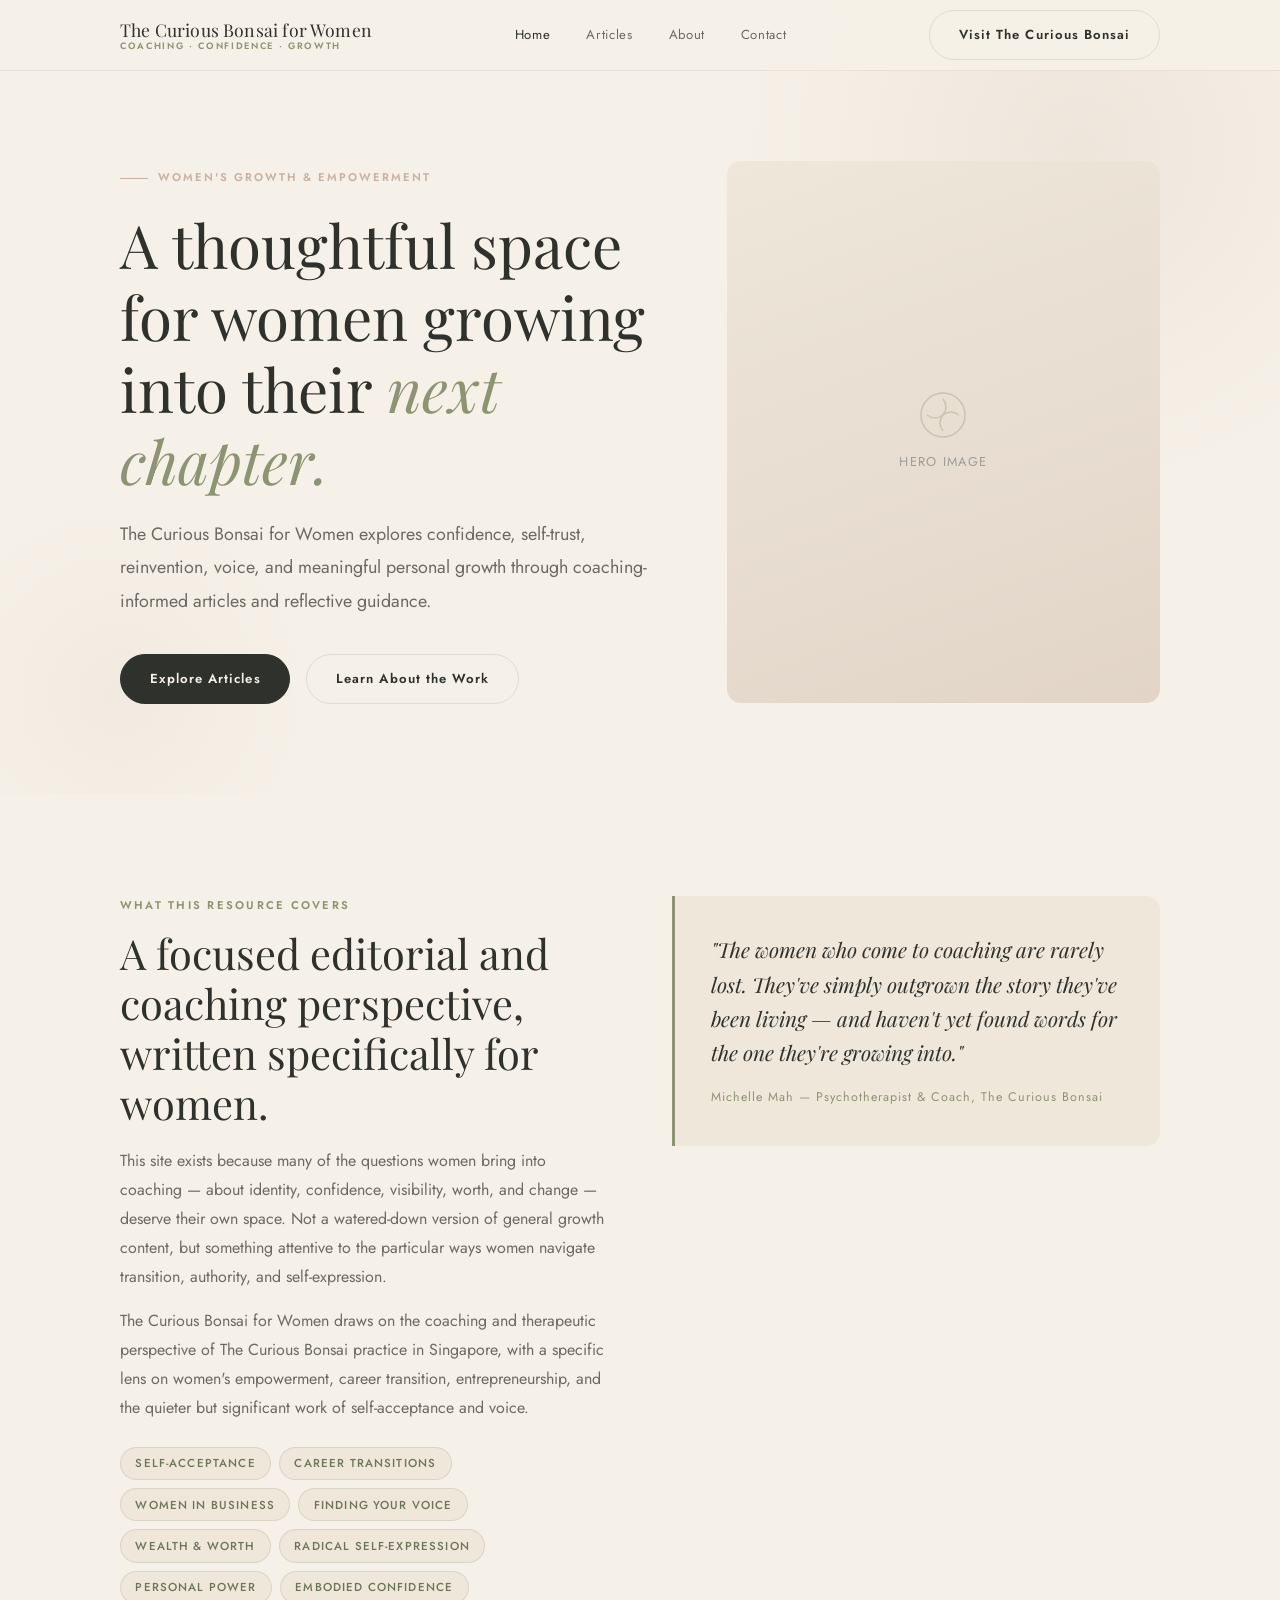
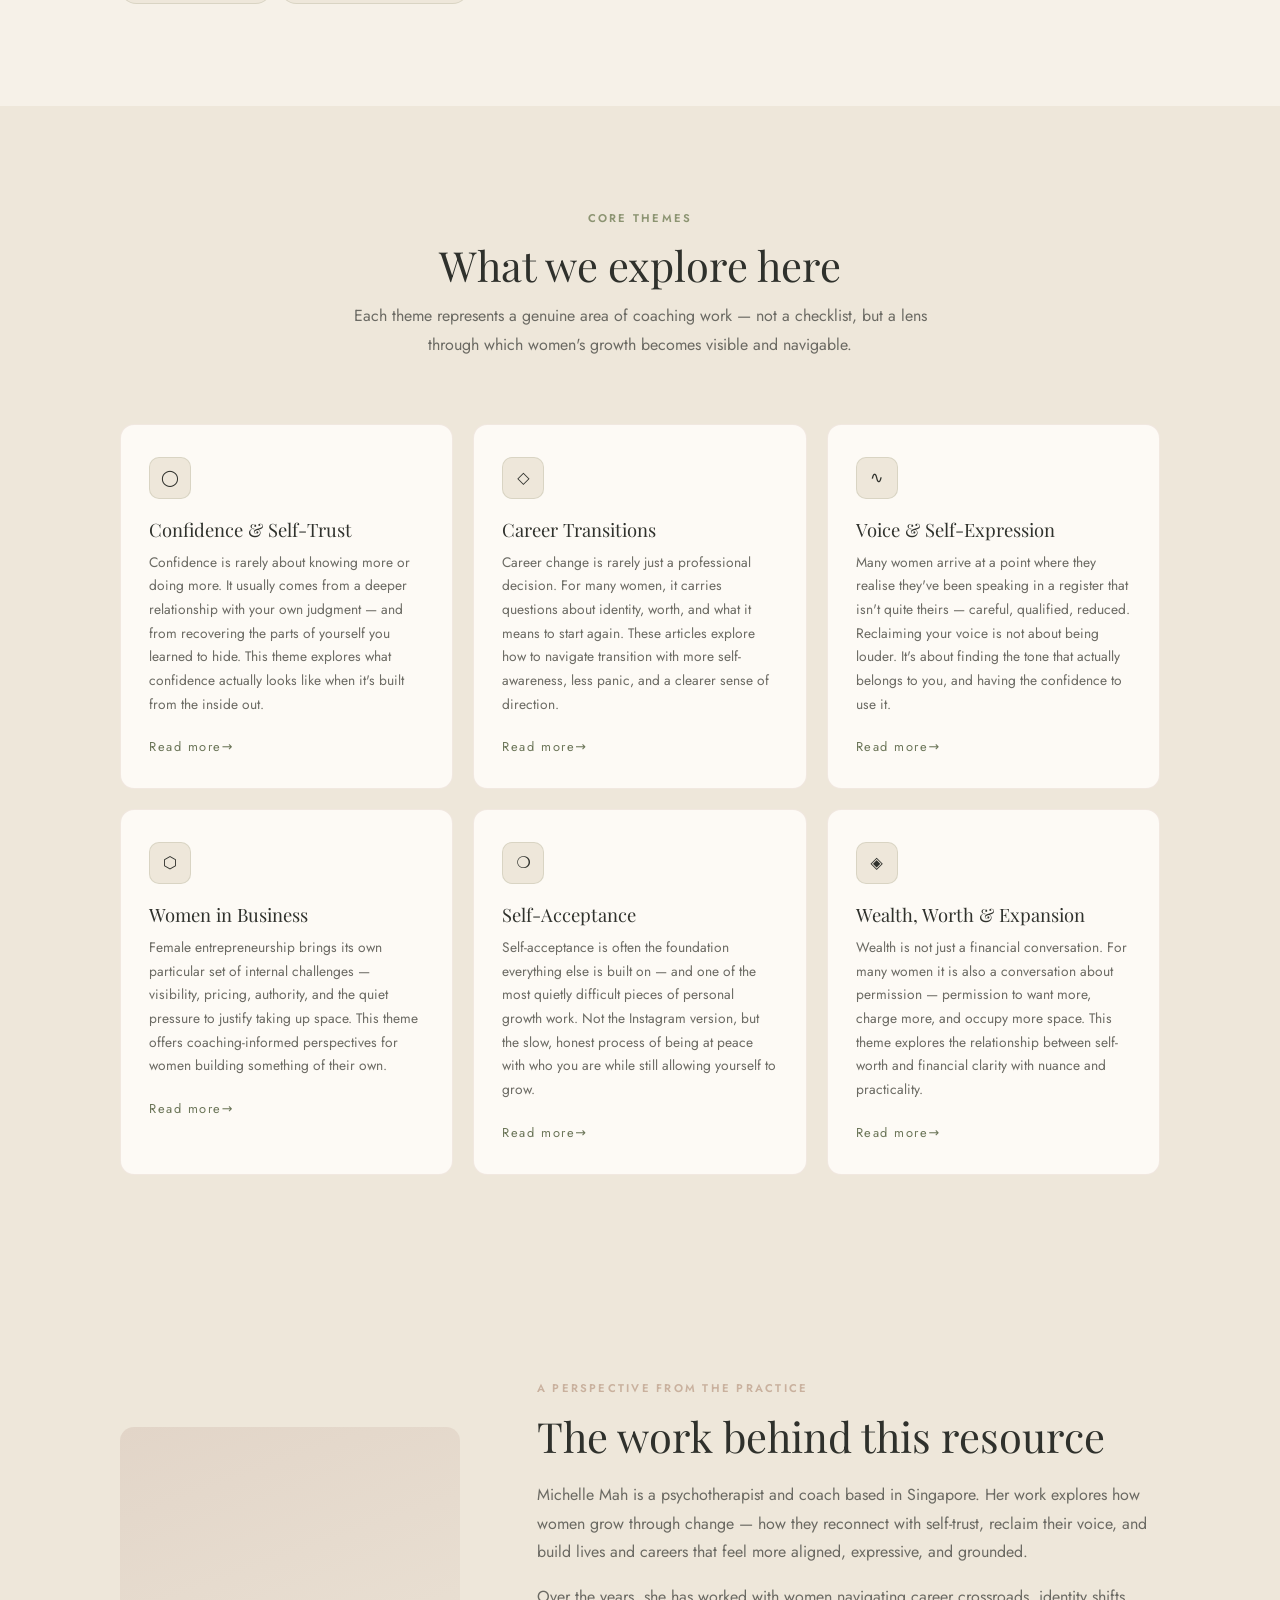
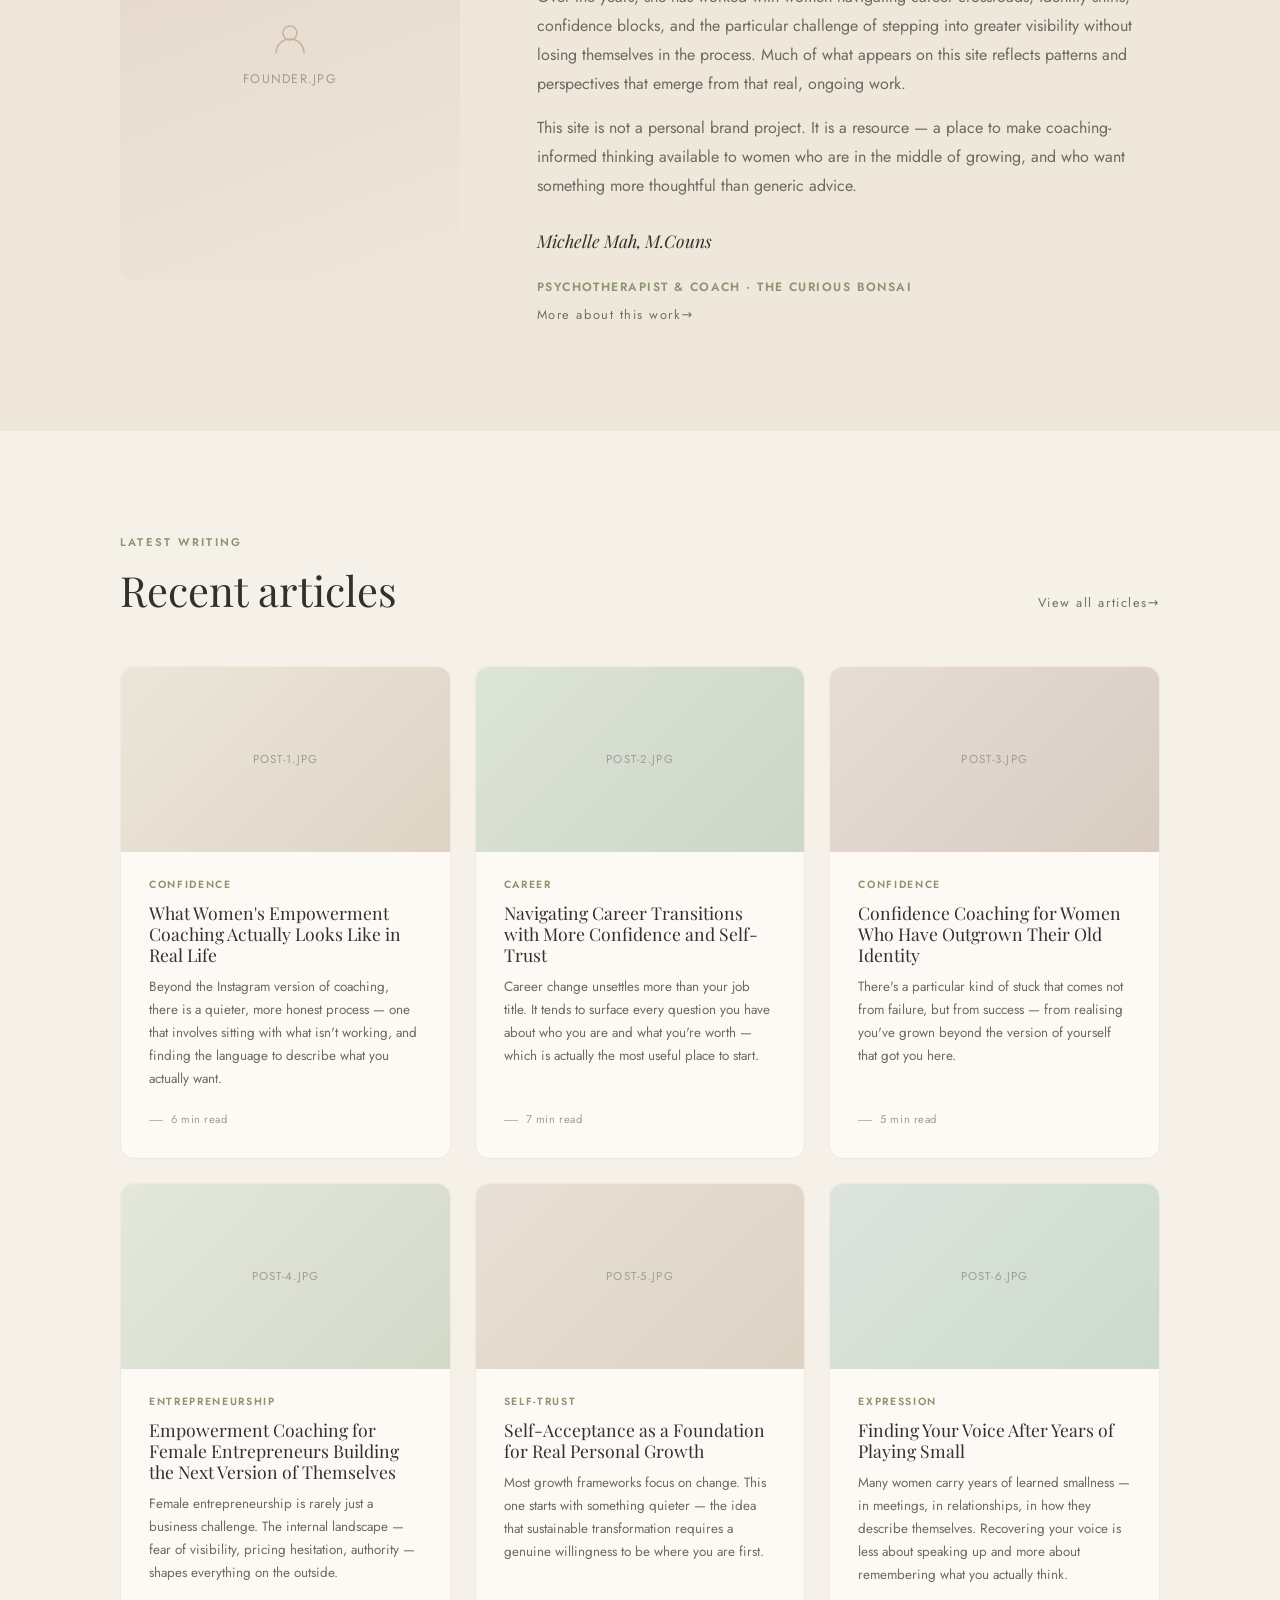
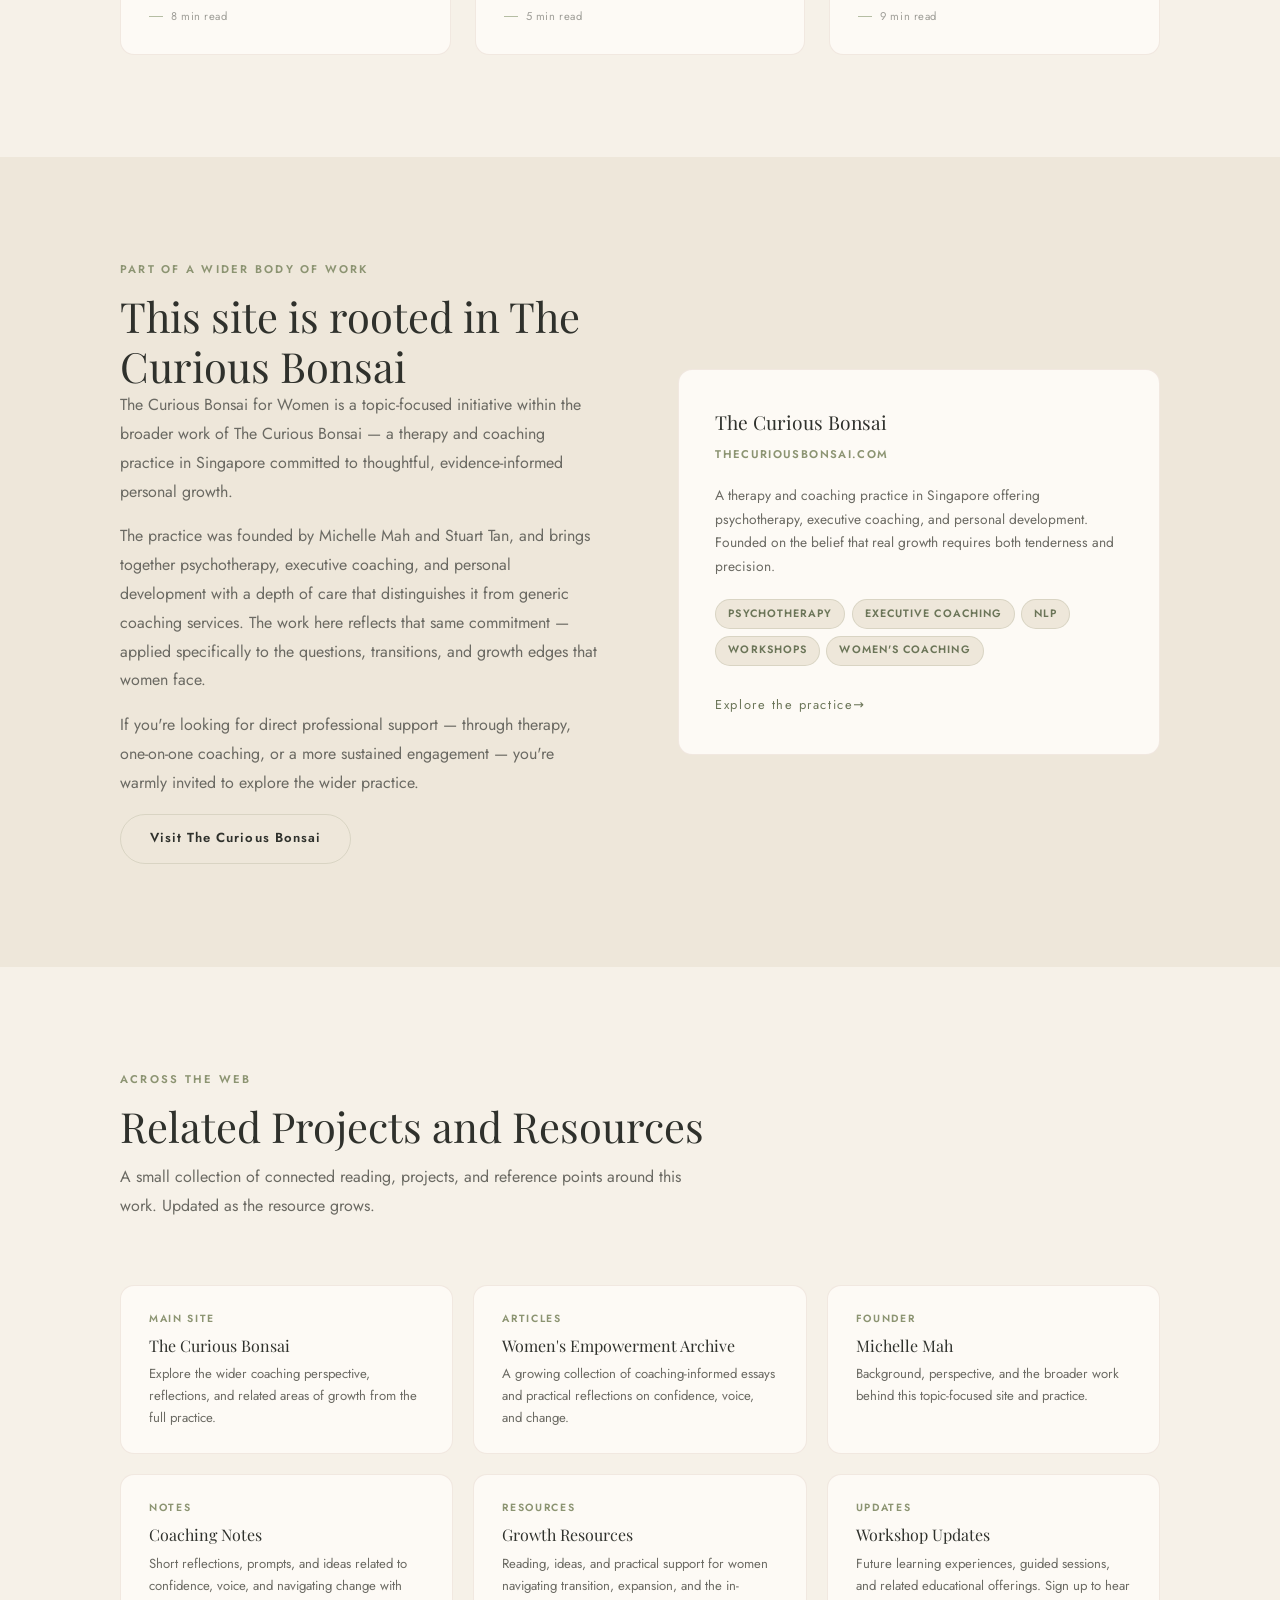
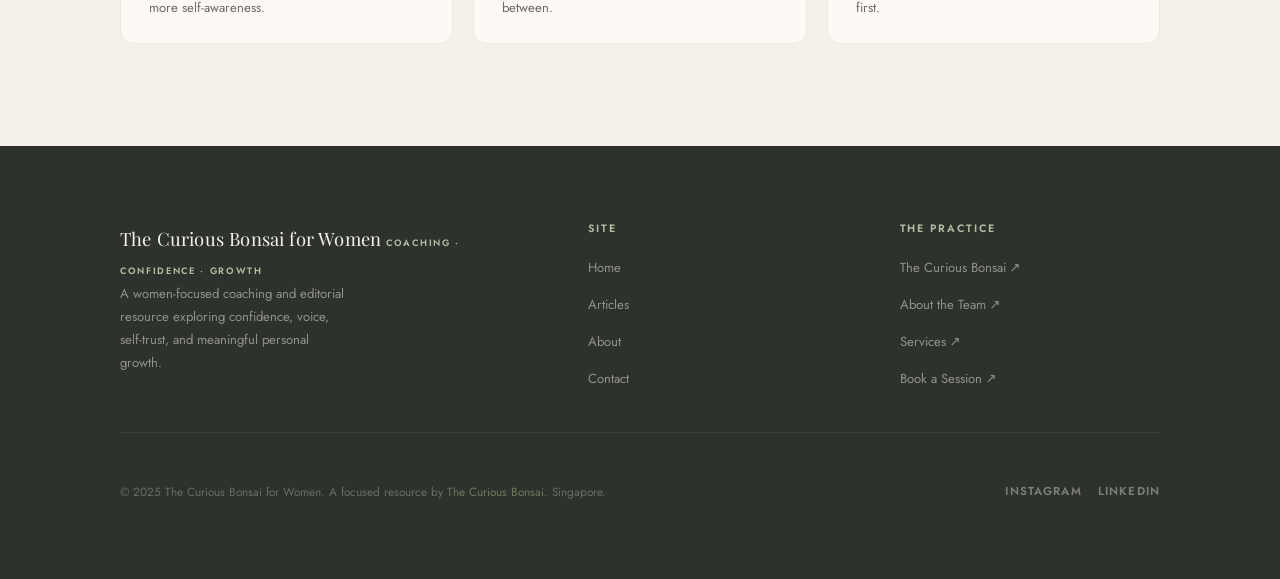
==== index.html @ 3bc6f982 "Codex edits to link out to women empowerment related posts on TCB.com" ====
<!DOCTYPE html>
<html lang="en">
<head>
  <meta charset="UTF-8">
  <meta name="viewport" content="width=device-width, initial-scale=1.0">
  <title>The Curious Bonsai for Women — Confidence, Voice, and Empowered Growth</title>
  <meta name="description" content="A women-focused coaching and editorial resource exploring confidence, self-trust, career transition, voice, and meaningful personal growth. From The Curious Bonsai.">
  <meta property="og:title" content="The Curious Bonsai for Women">
  <meta property="og:description" content="A thoughtful space for women growing into their next chapter.">
  <meta property="og:type" content="website">
  <link rel="canonical" href="https://women.thecuriousbonsai.com/">
  <link rel="icon" href="favicon.svg" type="image/svg+xml">
  <link rel="preconnect" href="https://fonts.googleapis.com">
  <link rel="preconnect" href="https://fonts.gstatic.com" crossorigin>
  <link rel="stylesheet" href="assets/css/styles.css">
</head>
<body>

<!-- ══════════════════════════════════════════
     HEADER / NAVIGATION
═══════════════════════════════════════════ -->
<header class="site-header" id="siteHeader">
  <div class="container header-inner">
    <a href="index.html" class="logo" aria-label="The Curious Bonsai for Women — Home">
      <span class="logo-name">The Curious Bonsai for Women</span>
      <span class="logo-tagline">Coaching · Confidence · Growth</span>
    </a>
    <nav class="primary-nav" aria-label="Primary navigation">
      <a href="index.html" class="active">Home</a>
      <a href="blog.html">Articles</a>
      <a href="about.html">About</a>
      <a href="contact.html">Contact</a>
    </nav>
    <div class="header-actions">
      <a href="https://thecuriousbonsai.com" target="_blank" rel="noopener" class="btn btn-secondary">Visit The Curious Bonsai</a>
      <button class="nav-toggle" id="navToggle" aria-label="Open navigation" aria-expanded="false" aria-controls="mobileNav">
        <span></span><span></span><span></span>
      </button>
    </div>
  </div>
  <nav class="mobile-nav" id="mobileNav" aria-label="Mobile navigation">
    <a href="index.html">Home</a>
    <a href="blog.html">Articles</a>
    <a href="about.html">About</a>
    <a href="contact.html">Contact</a>
    <a href="https://thecuriousbonsai.com" target="_blank" rel="noopener" class="btn btn-secondary">Visit The Curious Bonsai</a>
  </nav>
</header>


<!-- ══════════════════════════════════════════
     HERO
═══════════════════════════════════════════ -->
<section class="hero">
  <div class="hero-bg" aria-hidden="true">
    <div class="hero-bg-circle"></div>
    <div class="hero-bg-circle"></div>
  </div>
  <div class="container hero-inner">
    <div class="hero-text reveal">
      <span class="hero-label">Women's Growth &amp; Empowerment</span>
      <h1>A thoughtful space for women growing into their <em>next chapter.</em></h1>
      <p class="hero-desc">The Curious Bonsai for Women explores confidence, self-trust, reinvention, voice, and meaningful personal growth through coaching-informed articles and reflective guidance.</p>
      <div class="hero-actions">
        <a href="blog.html" class="btn btn-primary">Explore Articles</a>
        <a href="about.html" class="btn btn-secondary">Learn About the Work</a>
      </div>
    </div>
    <div class="hero-image" aria-label="Hero image placeholder — replace with photo of woman in reflective setting">
      <!-- Replace src with real image: assets/img/hero.jpg -->
      <div class="hero-image-placeholder">
        <svg width="48" height="48" viewBox="0 0 48 48" fill="none" xmlns="http://www.w3.org/2000/svg" aria-hidden="true">
          <circle cx="24" cy="24" r="22" stroke="#8C9472" stroke-width="1.5"/>
          <path d="M24 8 Q30 16 24 24 Q18 32 24 40" stroke="#8C9472" stroke-width="1.5" fill="none"/>
          <path d="M8 24 Q16 30 24 24 Q32 18 40 24" stroke="#8C9472" stroke-width="1.5" fill="none"/>
        </svg>
        <span>Hero image</span>
      </div>
    </div>
  </div>
</section>


<!-- ══════════════════════════════════════════
     INTRO / POSITIONING SECTION
═══════════════════════════════════════════ -->
<section class="section intro-section">
  <div class="container">
    <div class="intro-grid">
      <div class="intro-text reveal">
        <span class="eyebrow">What this resource covers</span>
        <h2>A focused editorial and coaching perspective, written specifically for women.</h2>
        <p>This site exists because many of the questions women bring into coaching — about identity, confidence, visibility, worth, and change — deserve their own space. Not a watered-down version of general growth content, but something attentive to the particular ways women navigate transition, authority, and self-expression.</p>
        <p>The Curious Bonsai for Women draws on the coaching and therapeutic perspective of The Curious Bonsai practice in Singapore, with a specific lens on women's empowerment, career transition, entrepreneurship, and the quieter but significant work of self-acceptance and voice.</p>
        <div class="theme-tags">
          <span class="theme-tag">Self-Acceptance</span>
          <span class="theme-tag">Career Transitions</span>
          <span class="theme-tag">Women in Business</span>
          <span class="theme-tag">Finding Your Voice</span>
          <span class="theme-tag">Wealth &amp; Worth</span>
          <span class="theme-tag">Radical Self-Expression</span>
          <span class="theme-tag">Personal Power</span>
          <span class="theme-tag">Embodied Confidence</span>
        </div>
      </div>
      <div class="intro-quote reveal">
        <blockquote>"The women who come to coaching are rarely lost. They've simply outgrown the story they've been living — and haven't yet found words for the one they're growing into."</blockquote>
        <cite>Michelle Mah — Psychotherapist &amp; Coach, The Curious Bonsai</cite>
      </div>
    </div>
  </div>
</section>


<!-- ══════════════════════════════════════════
     CORE THEMES GRID
═══════════════════════════════════════════ -->
<section class="section section--cream-deep">
  <div class="container">
    <div class="section-heading centered reveal">
      <span class="eyebrow">Core themes</span>
      <h2>What we explore here</h2>
      <p>Each theme represents a genuine area of coaching work — not a checklist, but a lens through which women's growth becomes visible and navigable.</p>
    </div>
    <div class="themes-grid">

      <div class="theme-card reveal">
        <div class="theme-card-icon" aria-hidden="true">◯</div>
        <h3>Confidence &amp; Self-Trust</h3>
        <p>Confidence is rarely about knowing more or doing more. It usually comes from a deeper relationship with your own judgment — and from recovering the parts of yourself you learned to hide. This theme explores what confidence actually looks like when it's built from the inside out.</p>
        <a href="blog.html" class="btn-ghost">Read more</a>
      </div>

      <div class="theme-card reveal">
        <div class="theme-card-icon" aria-hidden="true">◇</div>
        <h3>Career Transitions</h3>
        <p>Career change is rarely just a professional decision. For many women, it carries questions about identity, worth, and what it means to start again. These articles explore how to navigate transition with more self-awareness, less panic, and a clearer sense of direction.</p>
        <a href="blog.html" class="btn-ghost">Read more</a>
      </div>

      <div class="theme-card reveal">
        <div class="theme-card-icon" aria-hidden="true">∿</div>
        <h3>Voice &amp; Self-Expression</h3>
        <p>Many women arrive at a point where they realise they've been speaking in a register that isn't quite theirs — careful, qualified, reduced. Reclaiming your voice is not about being louder. It's about finding the tone that actually belongs to you, and having the confidence to use it.</p>
        <a href="blog.html" class="btn-ghost">Read more</a>
      </div>

      <div class="theme-card reveal">
        <div class="theme-card-icon" aria-hidden="true">⬡</div>
        <h3>Women in Business</h3>
        <p>Female entrepreneurship brings its own particular set of internal challenges — visibility, pricing, authority, and the quiet pressure to justify taking up space. This theme offers coaching-informed perspectives for women building something of their own.</p>
        <a href="blog.html" class="btn-ghost">Read more</a>
      </div>

      <div class="theme-card reveal">
        <div class="theme-card-icon" aria-hidden="true">❍</div>
        <h3>Self-Acceptance</h3>
        <p>Self-acceptance is often the foundation everything else is built on — and one of the most quietly difficult pieces of personal growth work. Not the Instagram version, but the slow, honest process of being at peace with who you are while still allowing yourself to grow.</p>
        <a href="blog.html" class="btn-ghost">Read more</a>
      </div>

      <div class="theme-card reveal">
        <div class="theme-card-icon" aria-hidden="true">◈</div>
        <h3>Wealth, Worth &amp; Expansion</h3>
        <p>Wealth is not just a financial conversation. For many women it is also a conversation about permission — permission to want more, charge more, and occupy more space. This theme explores the relationship between self-worth and financial clarity with nuance and practicality.</p>
        <a href="blog.html" class="btn-ghost">Read more</a>
      </div>

    </div>
  </div>
</section>


<!-- ══════════════════════════════════════════
     FOUNDER PERSPECTIVE
═══════════════════════════════════════════ -->
<section class="section founder-section">
  <div class="container">
    <div class="founder-inner">
      <div class="founder-image reveal" aria-label="Portrait of Michelle Mah — replace with assets/img/founder.jpg">
        <!-- Replace with: <img src="assets/img/founder.jpg" alt="Michelle Mah, psychotherapist and coach"> -->
        <div class="founder-image-placeholder" aria-hidden="true">
          <svg width="40" height="40" viewBox="0 0 40 40" fill="none" aria-hidden="true">
            <circle cx="20" cy="16" r="7" stroke="#C9B19E" stroke-width="1.5"/>
            <path d="M6 36c0-7.732 6.268-14 14-14s14 6.268 14 14" stroke="#C9B19E" stroke-width="1.5" fill="none"/>
          </svg>
          <span>founder.jpg</span>
        </div>
      </div>
      <div class="founder-text reveal">
        <span class="eyebrow">A perspective from the practice</span>
        <h2>The work behind this resource</h2>
        <p>Michelle Mah is a psychotherapist and coach based in Singapore. Her work explores how women grow through change — how they reconnect with self-trust, reclaim their voice, and build lives and careers that feel more aligned, expressive, and grounded.</p>
        <p>Over the years, she has worked with women navigating career crossroads, identity shifts, confidence blocks, and the particular challenge of stepping into greater visibility without losing themselves in the process. Much of what appears on this site reflects patterns and perspectives that emerge from that real, ongoing work.</p>
        <p>This site is not a personal brand project. It is a resource — a place to make coaching-informed thinking available to women who are in the middle of growing, and who want something more thoughtful than generic advice.</p>
        <div style="margin-top: 1.5rem;">
          <p class="founder-name">Michelle Mah, M.Couns</p>
          <span class="founder-title">Psychotherapist &amp; Coach · The Curious Bonsai</span>
        </div>
        <a href="about.html" class="btn-ghost" style="margin-top: 1.25rem;">More about this work</a>
      </div>
    </div>
  </div>
</section>


<!-- ══════════════════════════════════════════
     LATEST ARTICLES
═══════════════════════════════════════════ -->
<section class="section">
  <div class="container">
    <div style="display:flex; align-items:flex-end; justify-content:space-between; flex-wrap:wrap; gap:1rem; margin-bottom: clamp(2rem,4vw,3.5rem);">
      <div class="reveal">
        <span class="eyebrow">Latest writing</span>
        <h2>Recent articles</h2>
      </div>
      <a href="blog.html" class="btn-ghost reveal">View all articles</a>
    </div>
    <div class="articles-grid">

      <a href="https://thecuriousbonsai.com/category/women-empowerment/" target="_blank" rel="noopener" class="article-card reveal" data-category="Confidence">
        <div class="article-card-thumb thumb-a">
          <!-- <img src="assets/img/post-1.jpg" alt="Woman in reflective coaching setting"> -->
          <div class="article-card-thumb-placeholder" aria-label="post-1.jpg placeholder">post-1.jpg</div>
        </div>
        <div class="article-card-body">
          <span class="article-cat">Confidence</span>
          <h3>What Women's Empowerment Coaching Actually Looks Like in Real Life</h3>
          <p>Beyond the Instagram version of coaching, there is a quieter, more honest process — one that involves sitting with what isn't working, and finding the language to describe what you actually want.</p>
          <div class="article-meta">6 min read</div>
        </div>
      </a>

      <a href="https://thecuriousbonsai.com/shine-after-35-coaching/" target="_blank" rel="noopener" class="article-card reveal" data-category="Career">
        <div class="article-card-thumb thumb-b">
          <div class="article-card-thumb-placeholder" aria-label="post-2.jpg placeholder">post-2.jpg</div>
        </div>
        <div class="article-card-body">
          <span class="article-cat">Career</span>
          <h3>Navigating Career Transitions with More Confidence and Self-Trust</h3>
          <p>Career change unsettles more than your job title. It tends to surface every question you have about who you are and what you're worth — which is actually the most useful place to start.</p>
          <div class="article-meta">7 min read</div>
        </div>
      </a>

      <a href="https://thecuriousbonsai.com/confidence-coach-for-women-unlock-your-potential/" target="_blank" rel="noopener" class="article-card reveal" data-category="Confidence">
        <div class="article-card-thumb thumb-c">
          <div class="article-card-thumb-placeholder" aria-label="post-3.jpg placeholder">post-3.jpg</div>
        </div>
        <div class="article-card-body">
          <span class="article-cat">Confidence</span>
          <h3>Confidence Coaching for Women Who Have Outgrown Their Old Identity</h3>
          <p>There's a particular kind of stuck that comes not from failure, but from success — from realising you've grown beyond the version of yourself that got you here.</p>
          <div class="article-meta">5 min read</div>
        </div>
      </a>

      <a href="post.html" class="article-card reveal" data-category="Entrepreneurship">
        <div class="article-card-thumb thumb-d">
          <div class="article-card-thumb-placeholder" aria-label="post-4.jpg placeholder">post-4.jpg</div>
        </div>
        <div class="article-card-body">
          <span class="article-cat">Entrepreneurship</span>
          <h3>Empowerment Coaching for Female Entrepreneurs Building the Next Version of Themselves</h3>
          <p>Female entrepreneurship is rarely just a business challenge. The internal landscape — fear of visibility, pricing hesitation, authority — shapes everything on the outside.</p>
          <div class="article-meta">8 min read</div>
        </div>
      </a>

      <a href="post.html" class="article-card reveal" data-category="Self-Trust">
        <div class="article-card-thumb thumb-e">
          <div class="article-card-thumb-placeholder" aria-label="post-5.jpg placeholder">post-5.jpg</div>
        </div>
        <div class="article-card-body">
          <span class="article-cat">Self-Trust</span>
          <h3>Self-Acceptance as a Foundation for Real Personal Growth</h3>
          <p>Most growth frameworks focus on change. This one starts with something quieter — the idea that sustainable transformation requires a genuine willingness to be where you are first.</p>
          <div class="article-meta">5 min read</div>
        </div>
      </a>

      <a href="post.html" class="article-card reveal" data-category="Expression">
        <div class="article-card-thumb thumb-f">
          <div class="article-card-thumb-placeholder" aria-label="post-6.jpg placeholder">post-6.jpg</div>
        </div>
        <div class="article-card-body">
          <span class="article-cat">Expression</span>
          <h3>Finding Your Voice After Years of Playing Small</h3>
          <p>Many women carry years of learned smallness — in meetings, in relationships, in how they describe themselves. Recovering your voice is less about speaking up and more about remembering what you actually think.</p>
          <div class="article-meta">9 min read</div>
        </div>
      </a>

    </div>
  </div>
</section>


<!-- ══════════════════════════════════════════
     BRAND CONNECTION
═══════════════════════════════════════════ -->
<section class="section brand-connection">
  <div class="container">
    <div class="brand-connection-inner">
      <div class="reveal">
        <span class="eyebrow">Part of a wider body of work</span>
        <h2>This site is rooted in The Curious Bonsai</h2>
        <p>The Curious Bonsai for Women is a topic-focused initiative within the broader work of The Curious Bonsai — a therapy and coaching practice in Singapore committed to thoughtful, evidence-informed personal growth.</p>
        <p>The practice was founded by Michelle Mah and Stuart Tan, and brings together psychotherapy, executive coaching, and personal development with a depth of care that distinguishes it from generic coaching services. The work here reflects that same commitment — applied specifically to the questions, transitions, and growth edges that women face.</p>
        <p>If you're looking for direct professional support — through therapy, one-on-one coaching, or a more sustained engagement — you're warmly invited to explore the wider practice.</p>
        <a href="https://thecuriousbonsai.com" target="_blank" rel="noopener" class="btn btn-secondary" style="margin-top: 1rem;">Visit The Curious Bonsai</a>
      </div>
      <div class="brand-card reveal">
        <div class="brand-card-logo">The Curious Bonsai</div>
        <div class="brand-card-url">thecuriousbonsai.com</div>
        <p>A therapy and coaching practice in Singapore offering psychotherapy, executive coaching, and personal development. Founded on the belief that real growth requires both tenderness and precision.</p>
        <div class="brand-services">
          <span class="brand-service-tag">Psychotherapy</span>
          <span class="brand-service-tag">Executive Coaching</span>
          <span class="brand-service-tag">NLP</span>
          <span class="brand-service-tag">Workshops</span>
          <span class="brand-service-tag">Women's Coaching</span>
        </div>
        <a href="https://thecuriousbonsai.com" target="_blank" rel="noopener" class="btn-ghost">Explore the practice</a>
      </div>
    </div>
  </div>
</section>


<!-- ══════════════════════════════════════════
     RESOURCE HUB
═══════════════════════════════════════════ -->
<section class="section resource-hub">
  <div class="container">
    <div class="section-heading reveal">
      <p class="eyebrow">Across the Web</p>
      <h2>Related Projects and Resources</h2>
      <p>A small collection of connected reading, projects, and reference points around this work. Updated as the resource grows.</p>
    </div>
    <div class="resource-grid">
      <a href="https://thecuriousbonsai.com" target="_blank" rel="noopener" class="resource-card reveal">
        <span class="resource-label">Main Site</span>
        <h3>The Curious Bonsai</h3>
        <p>Explore the wider coaching perspective, reflections, and related areas of growth from the full practice.</p>
      </a>
      <a href="blog.html" class="resource-card reveal">
        <span class="resource-label">Articles</span>
        <h3>Women's Empowerment Archive</h3>
        <p>A growing collection of coaching-informed essays and practical reflections on confidence, voice, and change.</p>
      </a>
      <a href="about.html" class="resource-card reveal">
        <span class="resource-label">Founder</span>
        <h3>Michelle Mah</h3>
        <p>Background, perspective, and the broader work behind this topic-focused site and practice.</p>
      </a>
      <a href="blog.html" class="resource-card reveal">
        <span class="resource-label">Notes</span>
        <h3>Coaching Notes</h3>
        <p>Short reflections, prompts, and ideas related to confidence, voice, and navigating change with more self-awareness.</p>
      </a>
      <a href="blog.html" class="resource-card reveal">
        <span class="resource-label">Resources</span>
        <h3>Growth Resources</h3>
        <p>Reading, ideas, and practical support for women navigating transition, expansion, and the in-between.</p>
      </a>
      <a href="contact.html" class="resource-card reveal">
        <span class="resource-label">Updates</span>
        <h3>Workshop Updates</h3>
        <p>Future learning experiences, guided sessions, and related educational offerings. Sign up to hear first.</p>
      </a>
    </div>
  </div>
</section>


<!-- ══════════════════════════════════════════
     FOOTER
═══════════════════════════════════════════ -->
<footer class="site-footer">
  <div class="container">
    <div class="footer-top">
      <div class="footer-brand">
        <span class="logo-name">The Curious Bonsai for Women</span>
        <span class="logo-tagline">Coaching · Confidence · Growth</span>
        <p>A women-focused coaching and editorial resource exploring confidence, voice, self-trust, and meaningful personal growth.</p>
      </div>
      <div class="footer-col">
        <h5>Site</h5>
        <ul>
          <li><a href="index.html">Home</a></li>
          <li><a href="blog.html">Articles</a></li>
          <li><a href="about.html">About</a></li>
          <li><a href="contact.html">Contact</a></li>
        </ul>
      </div>
      <div class="footer-col">
        <h5>The Practice</h5>
        <ul>
          <li><a href="https://thecuriousbonsai.com" target="_blank" rel="noopener">The Curious Bonsai ↗</a></li>
          <li><a href="https://thecuriousbonsai.com/about" target="_blank" rel="noopener">About the Team ↗</a></li>
          <li><a href="https://thecuriousbonsai.com/services" target="_blank" rel="noopener">Services ↗</a></li>
          <li><a href="https://thecuriousbonsai.com/contact" target="_blank" rel="noopener">Book a Session ↗</a></li>
        </ul>
      </div>
    </div>
    <div class="footer-bottom">
      <p>© 2025 The Curious Bonsai for Women. A focused resource by <a href="https://thecuriousbonsai.com" target="_blank" rel="noopener">The Curious Bonsai</a>. Singapore.</p>
      <div class="footer-social">
        <a href="#" aria-label="Instagram (placeholder)">Instagram</a>
        <a href="#" aria-label="LinkedIn (placeholder)">LinkedIn</a>
      </div>
    </div>
  </div>
</footer>

<script src="assets/js/main.js"></script>
</body>
</html>
---- assets/css/styles.css ----
/* ============================================================
   The Curious Bonsai for Women — Stylesheet
   Style: Soft editorial luxury · Warm neutrals · Grounded feminine
   ============================================================ */

@import url('https://fonts.googleapis.com/css2?family=Playfair+Display:ital,wght@0,400;0,500;0,600;1,400;1,500&family=Jost:wght@300;400;500;600&display=swap');

/* ── CSS Custom Properties ─────────────────────────── */
:root {
  /* Palette */
  --cream:        #F6F1E8;
  --cream-deep:   #EEE7DA;
  --sage:         #8C9472;
  --sage-dark:    #6B7558;
  --sage-light:   #B5BDA3;
  --clay:         #C9B19E;
  --clay-light:   #E2D5C8;
  --text-dark:    #2F312C;
  --text-mid:     #6B6A63;
  --text-light:   #9E9D97;
  --footer-bg:    #2E322D;
  --white:        #FDFAF5;
  --border:       rgba(140,148,114,0.22);
  --border-soft:  rgba(201,177,158,0.25);

  /* Typography */
  --font-serif:   'Playfair Display', Georgia, serif;
  --font-sans:    'Jost', system-ui, sans-serif;

  /* Spacing */
  --space-xs:     0.5rem;
  --space-sm:     1rem;
  --space-md:     1.75rem;
  --space-lg:     3rem;
  --space-xl:     5rem;
  --space-2xl:    7.5rem;

  /* Layout */
  --max-w:        1120px;
  --max-w-text:   680px;
  --radius:       8px;
  --radius-lg:    14px;

  /* Shadows */
  --shadow-sm:    0 2px 12px rgba(47,49,44,0.06);
  --shadow-md:    0 8px 32px rgba(47,49,44,0.09);
  --shadow-lg:    0 16px 48px rgba(47,49,44,0.12);

  /* Transitions */
  --transition:   0.25s ease;
}

/* ── Reset ─────────────────────────────────────────── */
*, *::before, *::after { box-sizing: border-box; margin: 0; padding: 0; }
html { scroll-behavior: smooth; -webkit-text-size-adjust: 100%; }
body {
  font-family: var(--font-sans);
  font-size: 1rem;
  line-height: 1.75;
  color: var(--text-dark);
  background: var(--cream);
  -webkit-font-smoothing: antialiased;
}
img { display: block; max-width: 100%; height: auto; }
a { color: inherit; text-decoration: none; }
ul { list-style: none; }
button { cursor: pointer; font-family: var(--font-sans); }

/* ── Focus States (Accessibility) ──────────────────── */
:focus-visible {
  outline: 2px solid var(--sage);
  outline-offset: 3px;
  border-radius: 3px;
}

/* ── Typography ────────────────────────────────────── */
h1, h2, h3, h4, h5 {
  font-family: var(--font-serif);
  font-weight: 400;
  line-height: 1.2;
  color: var(--text-dark);
}
h1 { font-size: clamp(2.2rem, 5vw, 3.75rem); }
h2 { font-size: clamp(1.7rem, 3.5vw, 2.6rem); }
h3 { font-size: clamp(1.2rem, 2.5vw, 1.6rem); }
h4 { font-size: 1.1rem; font-weight: 500; }
h5 { font-size: 0.95rem; font-weight: 600; font-family: var(--font-sans); letter-spacing: 0.08em; }

p { color: var(--text-mid); line-height: 1.8; }
p + p { margin-top: 1rem; }

.eyebrow {
  display: block;
  font-family: var(--font-sans);
  font-size: 0.7rem;
  font-weight: 600;
  letter-spacing: 0.2em;
  text-transform: uppercase;
  color: var(--sage);
  margin-bottom: 0.75rem;
}

.text-lead {
  font-size: clamp(1rem, 1.8vw, 1.15rem);
  line-height: 1.85;
  color: var(--text-mid);
}

/* ── Layout ────────────────────────────────────────── */
.container {
  width: 100%;
  max-width: var(--max-w);
  margin-inline: auto;
  padding-inline: clamp(1.25rem, 4vw, 2.5rem);
}
.section { padding-block: clamp(4rem, 8vw, 6.5rem); }
.section--sm { padding-block: clamp(2.5rem, 5vw, 4rem); }
.section--dark {
  background: var(--footer-bg);
  color: var(--cream);
}
.section--cream-deep { background: var(--cream-deep); }

.grid-2 {
  display: grid;
  grid-template-columns: 1fr 1fr;
  gap: clamp(2rem, 4vw, 4rem);
}
.grid-3 {
  display: grid;
  grid-template-columns: repeat(3, 1fr);
  gap: clamp(1.25rem, 2.5vw, 2rem);
}

/* ── Buttons ───────────────────────────────────────── */
.btn {
  display: inline-flex;
  align-items: center;
  gap: 0.45rem;
  font-family: var(--font-sans);
  font-size: 0.82rem;
  font-weight: 600;
  letter-spacing: 0.08em;
  padding: 0.8rem 1.8rem;
  border-radius: 100px;
  border: 1.5px solid transparent;
  transition: all var(--transition);
  white-space: nowrap;
}
.btn-primary {
  background: var(--text-dark);
  color: var(--cream);
  border-color: var(--text-dark);
}
.btn-primary:hover {
  background: var(--sage-dark);
  border-color: var(--sage-dark);
  transform: translateY(-1px);
  box-shadow: var(--shadow-sm);
}
.btn-secondary {
  background: transparent;
  color: var(--text-dark);
  border-color: var(--border);
}
.btn-secondary:hover {
  border-color: var(--sage);
  background: rgba(140,148,114,0.08);
}
.btn-ghost {
  background: transparent;
  border-color: transparent;
  color: var(--sage-dark);
  padding-inline: 0;
  font-size: 0.8rem;
  letter-spacing: 0.12em;
}
.btn-ghost::after { content: ' →'; transition: transform var(--transition); display: inline-block; }
.btn-ghost:hover { color: var(--text-dark); }
.btn-ghost:hover::after { transform: translateX(4px); }

/* ── Navigation ────────────────────────────────────── */
.site-header {
  position: fixed;
  top: 0; left: 0; right: 0;
  z-index: 200;
  background: rgba(246,241,232,0.93);
  backdrop-filter: blur(14px);
  -webkit-backdrop-filter: blur(14px);
  border-bottom: 1px solid var(--border-soft);
  transition: box-shadow var(--transition);
}
.site-header.scrolled { box-shadow: var(--shadow-sm); }

.header-inner {
  display: flex;
  align-items: center;
  justify-content: space-between;
  height: 70px;
  gap: 1.5rem;
}

.logo {
  display: flex;
  flex-direction: column;
  line-height: 1.2;
  flex-shrink: 0;
}
.logo-name {
  font-family: var(--font-serif);
  font-size: 1.1rem;
  color: var(--text-dark);
  letter-spacing: 0.01em;
}
.logo-tagline {
  font-size: 0.58rem;
  font-weight: 600;
  letter-spacing: 0.18em;
  text-transform: uppercase;
  color: var(--sage);
}

.primary-nav { display: flex; align-items: center; gap: 2.25rem; }
.primary-nav a {
  font-size: 0.82rem;
  font-weight: 400;
  letter-spacing: 0.05em;
  color: var(--text-mid);
  transition: color var(--transition);
}
.primary-nav a:hover, .primary-nav a.active { color: var(--text-dark); }

.header-actions { display: flex; align-items: center; gap: 1rem; }

.nav-toggle {
  display: none;
  flex-direction: column;
  gap: 5px;
  background: none;
  border: none;
  padding: 4px;
  aria-label: "Toggle navigation";
}
.nav-toggle span {
  display: block;
  width: 22px;
  height: 1.5px;
  background: var(--text-dark);
  transition: all var(--transition);
}
.nav-toggle.open span:nth-child(1) { transform: translateY(6.5px) rotate(45deg); }
.nav-toggle.open span:nth-child(2) { opacity: 0; }
.nav-toggle.open span:nth-child(3) { transform: translateY(-6.5px) rotate(-45deg); }

.mobile-nav {
  display: none;
  flex-direction: column;
  background: var(--cream);
  border-top: 1px solid var(--border-soft);
  padding: 1.5rem 2rem 2rem;
  gap: 1.25rem;
}
.mobile-nav.open { display: flex; }
.mobile-nav a {
  font-size: 0.9rem;
  color: var(--text-mid);
  letter-spacing: 0.05em;
  transition: color var(--transition);
}
.mobile-nav a:hover { color: var(--text-dark); }
.mobile-nav .btn { align-self: flex-start; margin-top: 0.5rem; }

/* ── Hero ──────────────────────────────────────────── */
.hero {
  padding-top: calc(70px + clamp(3.5rem, 7vw, 6rem));
  padding-bottom: clamp(3.5rem, 7vw, 6rem);
  background: var(--cream);
  position: relative;
  overflow: hidden;
}

.hero-bg {
  position: absolute;
  inset: 0;
  pointer-events: none;
  overflow: hidden;
}
.hero-bg-circle {
  position: absolute;
  border-radius: 50%;
  background: radial-gradient(circle, var(--clay-light) 0%, transparent 70%);
  opacity: 0.4;
}
.hero-bg-circle:nth-child(1) { width: 700px; height: 700px; top: -200px; right: -150px; }
.hero-bg-circle:nth-child(2) { width: 400px; height: 400px; bottom: -100px; left: -80px; opacity: 0.25; }

.hero-inner {
  display: grid;
  grid-template-columns: 1.1fr 0.9fr;
  gap: clamp(3rem, 6vw, 5rem);
  align-items: center;
  position: relative;
}

.hero-label {
  display: inline-flex;
  align-items: center;
  gap: 0.6rem;
  font-size: 0.7rem;
  font-weight: 600;
  letter-spacing: 0.18em;
  text-transform: uppercase;
  color: var(--clay);
  margin-bottom: 1.25rem;
}
.hero-label::before {
  content: '';
  display: block;
  width: 28px; height: 1px;
  background: var(--clay);
}

.hero h1 { margin-bottom: 1.4rem; }
.hero h1 em { font-style: italic; color: var(--sage); }
.hero-desc {
  font-size: clamp(1rem, 1.8vw, 1.12rem);
  line-height: 1.85;
  color: var(--text-mid);
  margin-bottom: 2.25rem;
  max-width: 50ch;
}
.hero-actions { display: flex; gap: 1rem; flex-wrap: wrap; }

.hero-image {
  position: relative;
  border-radius: var(--radius-lg);
  overflow: hidden;
  aspect-ratio: 4/5;
  background: var(--cream-deep);
}
.hero-image img {
  width: 100%; height: 100%;
  object-fit: cover;
}
.hero-image-placeholder {
  width: 100%; height: 100%;
  display: flex;
  flex-direction: column;
  align-items: center;
  justify-content: center;
  gap: 0.75rem;
  color: var(--text-light);
  font-size: 0.8rem;
  letter-spacing: 0.1em;
  text-transform: uppercase;
  background: linear-gradient(160deg, var(--cream-deep), var(--clay-light));
}
.hero-image-placeholder svg { opacity: 0.35; }

/* ── Section Headings ──────────────────────────────── */
.section-heading {
  margin-bottom: clamp(2.5rem, 5vw, 4rem);
}
.section-heading.centered {
  text-align: center;
  max-width: 620px;
  margin-inline: auto;
  margin-bottom: clamp(2.5rem, 5vw, 4rem);
}
.section-heading h2 { margin-bottom: 0.75rem; }
.section-heading p { max-width: 58ch; }
.section-heading.centered p { margin-inline: auto; }

/* ── Intro / Positioning Section ───────────────────── */
.intro-section .intro-grid {
  display: grid;
  grid-template-columns: 1fr 1fr;
  gap: clamp(2.5rem, 5vw, 5rem);
  align-items: start;
}
.intro-section .intro-text h2 { margin-bottom: 1.25rem; }

.theme-tags {
  display: flex;
  flex-wrap: wrap;
  gap: 0.5rem;
  margin-top: 1.5rem;
}
.theme-tag {
  font-size: 0.72rem;
  font-weight: 500;
  letter-spacing: 0.1em;
  text-transform: uppercase;
  padding: 0.35rem 0.9rem;
  border-radius: 100px;
  background: var(--cream-deep);
  border: 1px solid var(--border);
  color: var(--sage-dark);
  transition: all var(--transition);
}
.theme-tag:hover {
  background: var(--sage);
  color: var(--cream);
  border-color: var(--sage);
}

.intro-quote {
  padding: 2.25rem;
  background: var(--cream-deep);
  border-left: 3px solid var(--sage);
  border-radius: 0 var(--radius-lg) var(--radius-lg) 0;
}
.intro-quote blockquote {
  font-family: var(--font-serif);
  font-size: clamp(1.1rem, 2vw, 1.3rem);
  font-style: italic;
  color: var(--text-dark);
  line-height: 1.65;
  margin-bottom: 0.75rem;
}
.intro-quote cite { font-size: 0.78rem; color: var(--sage); font-style: normal; letter-spacing: 0.08em; }

/* ── Theme Cards Grid ──────────────────────────────── */
.themes-grid {
  display: grid;
  grid-template-columns: repeat(auto-fit, minmax(270px, 1fr));
  gap: 1.25rem;
}

.theme-card {
  background: var(--white);
  border: 1px solid var(--border-soft);
  border-radius: var(--radius-lg);
  padding: 2rem 1.75rem 1.75rem;
  transition: transform var(--transition), box-shadow var(--transition), border-color var(--transition);
}
.theme-card:hover {
  transform: translateY(-3px);
  box-shadow: var(--shadow-md);
  border-color: rgba(140,148,114,0.35);
}
.theme-card-icon {
  width: 42px; height: 42px;
  border-radius: 10px;
  background: var(--cream-deep);
  border: 1px solid var(--border);
  display: flex; align-items: center; justify-content: center;
  margin-bottom: 1.25rem;
  font-size: 1rem;
}
.theme-card h3 { font-size: 1.15rem; margin-bottom: 0.6rem; }
.theme-card p { font-size: 0.86rem; line-height: 1.72; margin-bottom: 1rem; }

/* ── Founder Section ───────────────────────────────── */
.founder-section { background: var(--cream-deep); }
.founder-inner {
  display: grid;
  grid-template-columns: 340px 1fr;
  gap: clamp(3rem, 6vw, 5rem);
  align-items: center;
}
.founder-image {
  position: relative;
  border-radius: var(--radius-lg);
  overflow: hidden;
  aspect-ratio: 3/4;
  background: var(--clay-light);
}
.founder-image img { width: 100%; height: 100%; object-fit: cover; }
.founder-image-placeholder {
  width: 100%; height: 100%;
  display: flex;
  flex-direction: column;
  align-items: center;
  justify-content: center;
  gap: 0.75rem;
  color: var(--text-light);
  font-size: 0.78rem;
  letter-spacing: 0.1em;
  text-transform: uppercase;
  background: linear-gradient(160deg, var(--clay-light), var(--cream-deep));
}

.founder-text .eyebrow { color: var(--clay); }
.founder-text h2 { margin-bottom: 1.25rem; }
.founder-text p { margin-bottom: 1rem; }
.founder-name {
  font-family: var(--font-serif);
  font-size: 1.1rem;
  color: var(--text-dark);
  font-style: italic;
  margin-bottom: 0.25rem;
}
.founder-title {
  font-size: 0.75rem;
  font-weight: 600;
  letter-spacing: 0.12em;
  text-transform: uppercase;
  color: var(--sage);
}

/* ── Article Cards ─────────────────────────────────── */
.articles-grid {
  display: grid;
  grid-template-columns: repeat(auto-fill, minmax(310px, 1fr));
  gap: 1.5rem;
}

.article-card {
  display: flex;
  flex-direction: column;
  background: var(--white);
  border: 1px solid var(--border-soft);
  border-radius: var(--radius-lg);
  overflow: hidden;
  transition: transform var(--transition), box-shadow var(--transition);
}
.article-card:hover {
  transform: translateY(-4px);
  box-shadow: var(--shadow-md);
}

.article-card-thumb {
  aspect-ratio: 16/9;
  background: var(--cream-deep);
  overflow: hidden;
  position: relative;
}
.article-card-thumb img { width: 100%; height: 100%; object-fit: cover; transition: transform 0.4s ease; }
.article-card:hover .article-card-thumb img { transform: scale(1.04); }
.article-card-thumb-placeholder {
  width: 100%; height: 100%;
  display: flex;
  align-items: center;
  justify-content: center;
  font-size: 0.72rem;
  letter-spacing: 0.1em;
  text-transform: uppercase;
  color: var(--text-light);
}

.article-card-body {
  padding: 1.5rem 1.75rem 1.75rem;
  display: flex;
  flex-direction: column;
  flex: 1;
}
.article-cat {
  font-size: 0.65rem;
  font-weight: 600;
  letter-spacing: 0.16em;
  text-transform: uppercase;
  color: var(--sage);
  margin-bottom: 0.5rem;
  display: block;
}
.article-card h3 { font-size: 1.1rem; margin-bottom: 0.6rem; transition: color var(--transition); }
.article-card:hover h3 { color: var(--sage-dark); }
.article-card p { font-size: 0.84rem; line-height: 1.72; flex: 1; margin-bottom: 1.25rem; }
.article-meta {
  font-size: 0.7rem;
  color: var(--text-light);
  letter-spacing: 0.05em;
  display: flex;
  align-items: center;
  gap: 0.5rem;
}
.article-meta::before { content: ''; display: block; width: 14px; height: 1px; background: var(--sage-light); }

/* ── Thumb palette variants ────────────────────────── */
.thumb-a { background: linear-gradient(135deg, #ece6da, #ddd4c5); }
.thumb-b { background: linear-gradient(135deg, #dde4d8, #cdd6c7); }
.thumb-c { background: linear-gradient(135deg, #e6ddd5, #d8ccc2); }
.thumb-d { background: linear-gradient(135deg, #e4e8dc, #d4d9ca); }
.thumb-e { background: linear-gradient(135deg, #e8e0d6, #ddd3c5); }
.thumb-f { background: linear-gradient(135deg, #dce4dd, #ccdbcd); }

/* ── Brand Connection ──────────────────────────────── */
.brand-connection { background: var(--cream-deep); }
.brand-connection-inner {
  display: grid;
  grid-template-columns: 1fr 1fr;
  gap: clamp(3rem, 6vw, 5rem);
  align-items: center;
}
.brand-card {
  background: var(--white);
  border: 1px solid var(--border-soft);
  border-radius: var(--radius-lg);
  padding: 2.25rem;
}
.brand-card-logo {
  font-family: var(--font-serif);
  font-size: 1.2rem;
  color: var(--text-dark);
  margin-bottom: 0.3rem;
}
.brand-card-url {
  font-size: 0.7rem;
  font-weight: 600;
  letter-spacing: 0.12em;
  text-transform: uppercase;
  color: var(--sage);
  margin-bottom: 1.25rem;
}
.brand-card p { font-size: 0.86rem; line-height: 1.72; margin-bottom: 1.25rem; }
.brand-services { display: flex; flex-wrap: wrap; gap: 0.4rem; margin-bottom: 1.5rem; }
.brand-service-tag {
  font-size: 0.67rem;
  font-weight: 600;
  letter-spacing: 0.1em;
  text-transform: uppercase;
  padding: 0.3rem 0.75rem;
  border-radius: 100px;
  background: var(--cream-deep);
  border: 1px solid var(--border);
  color: var(--sage-dark);
}

/* ── Resource Hub ──────────────────────────────────── */
.resource-hub { background: var(--cream); }
.resource-grid {
  display: grid;
  grid-template-columns: repeat(3, 1fr);
  gap: 1.25rem;
}

.resource-card {
  display: block;
  background: var(--white);
  border: 1px solid var(--border-soft);
  border-radius: var(--radius-lg);
  padding: 1.5rem 1.75rem;
  transition: transform var(--transition), box-shadow var(--transition), border-color var(--transition);
}
.resource-card:hover {
  transform: translateY(-3px);
  box-shadow: var(--shadow-sm);
  border-color: rgba(140,148,114,0.4);
}
.resource-label {
  font-size: 0.65rem;
  font-weight: 600;
  letter-spacing: 0.16em;
  text-transform: uppercase;
  color: var(--sage);
  display: block;
  margin-bottom: 0.5rem;
}
.resource-card h3 { font-size: 1rem; margin-bottom: 0.5rem; transition: color var(--transition); }
.resource-card:hover h3 { color: var(--sage-dark); }
.resource-card p { font-size: 0.82rem; line-height: 1.68; }

/* ── Footer ────────────────────────────────────────── */
.site-footer { background: var(--footer-bg); padding-block: clamp(3rem, 6vw, 5rem); }
.footer-top {
  display: grid;
  grid-template-columns: 1.6fr 1fr 1fr;
  gap: clamp(2rem, 4vw, 4rem);
  margin-bottom: 3rem;
  padding-bottom: 2.5rem;
  border-bottom: 1px solid rgba(255,255,255,0.07);
}

.footer-brand .logo-name { color: var(--cream); font-size: 1.15rem; }
.footer-brand .logo-tagline { color: var(--sage-light); margin-bottom: 1rem; }
.footer-brand p { font-size: 0.82rem; color: rgba(246,241,232,0.5); line-height: 1.75; max-width: 28ch; }

.footer-col h5 {
  font-family: var(--font-sans);
  font-size: 0.67rem;
  font-weight: 600;
  letter-spacing: 0.18em;
  text-transform: uppercase;
  color: var(--sage-light);
  margin-bottom: 1.1rem;
}
.footer-col ul { display: flex; flex-direction: column; gap: 0.55rem; }
.footer-col ul a {
  font-size: 0.82rem;
  color: rgba(246,241,232,0.5);
  transition: color var(--transition);
}
.footer-col ul a:hover { color: var(--cream); }

.footer-bottom {
  display: flex;
  justify-content: space-between;
  align-items: center;
  flex-wrap: wrap;
  gap: 0.75rem;
}
.footer-bottom p { font-size: 0.74rem; color: rgba(246,241,232,0.3); }
.footer-bottom a { color: rgba(140,148,114,0.7); transition: color var(--transition); }
.footer-bottom a:hover { color: var(--sage-light); }
.footer-social { display: flex; gap: 1rem; }
.footer-social a {
  font-size: 0.72rem;
  font-weight: 600;
  letter-spacing: 0.1em;
  text-transform: uppercase;
  color: rgba(246,241,232,0.4);
  transition: color var(--transition);
}
.footer-social a:hover { color: var(--sage-light); }

/* ── Blog Archive ──────────────────────────────────── */
.page-hero {
  padding-top: calc(70px + clamp(3rem, 6vw, 5rem));
  padding-bottom: clamp(2.5rem, 5vw, 4rem);
  background: var(--cream);
}
.page-hero .eyebrow { color: var(--sage); }
.page-hero h1 { margin-bottom: 0.75rem; }

.category-filter {
  display: flex;
  flex-wrap: wrap;
  gap: 0.5rem;
  margin-bottom: clamp(2.5rem, 5vw, 3.5rem);
}
.filter-btn {
  font-size: 0.74rem;
  font-weight: 600;
  letter-spacing: 0.1em;
  text-transform: uppercase;
  padding: 0.45rem 1.1rem;
  border-radius: 100px;
  border: 1.5px solid var(--border);
  background: transparent;
  color: var(--text-mid);
  transition: all var(--transition);
}
.filter-btn:hover, .filter-btn.active {
  background: var(--text-dark);
  color: var(--cream);
  border-color: var(--text-dark);
}

.blog-layout {
  display: grid;
  grid-template-columns: 1fr 300px;
  gap: clamp(2.5rem, 5vw, 4.5rem);
  align-items: start;
  padding-block: clamp(3rem, 5vw, 5rem);
}

.blog-sidebar { position: sticky; top: 90px; display: flex; flex-direction: column; gap: 1.25rem; }
.sidebar-widget {
  background: var(--cream-deep);
  border: 1px solid var(--border-soft);
  border-radius: var(--radius-lg);
  padding: 1.5rem;
}
.sidebar-widget h5 {
  font-size: 0.67rem;
  font-weight: 600;
  letter-spacing: 0.18em;
  text-transform: uppercase;
  color: var(--sage);
  margin-bottom: 1rem;
  font-family: var(--font-sans);
}
.sidebar-tags { display: flex; flex-wrap: wrap; gap: 0.4rem; }
.sidebar-tag {
  font-size: 0.7rem;
  font-weight: 500;
  padding: 0.3rem 0.7rem;
  border-radius: 100px;
  background: var(--cream);
  border: 1px solid var(--border);
  color: var(--text-mid);
  transition: all var(--transition);
  cursor: pointer;
}
.sidebar-tag:hover { background: var(--sage); color: var(--cream); border-color: var(--sage); }
.sidebar-widget p { font-size: 0.82rem; line-height: 1.7; margin-bottom: 0.75rem; }

.pagination {
  display: flex;
  align-items: center;
  gap: 0.5rem;
  margin-top: 3rem;
}
.pagination a, .pagination span {
  font-size: 0.8rem;
  font-weight: 500;
  padding: 0.5rem 0.9rem;
  border-radius: var(--radius);
  border: 1px solid var(--border);
  color: var(--text-mid);
  transition: all var(--transition);
}
.pagination a:hover { background: var(--text-dark); color: var(--cream); border-color: var(--text-dark); }
.pagination span.current { background: var(--text-dark); color: var(--cream); border-color: var(--text-dark); }
.pagination-sep { color: var(--text-light); font-size: 0.8rem; padding-inline: 0.25rem; }

/* ── Post Page ─────────────────────────────────────── */
.post-hero { padding-top: calc(70px + 3.5rem); padding-bottom: 2.5rem; background: var(--cream); }
.post-hero .article-cat { font-size: 0.72rem; margin-bottom: 0.75rem; }
.post-hero h1 { max-width: 22ch; margin-bottom: 1rem; }
.post-hero-meta {
  display: flex;
  align-items: center;
  gap: 1.5rem;
  flex-wrap: wrap;
}
.post-hero-meta span {
  font-size: 0.76rem;
  color: var(--sage);
  letter-spacing: 0.06em;
  display: flex;
  align-items: center;
  gap: 0.4rem;
}

.post-layout {
  display: grid;
  grid-template-columns: 1fr 280px;
  gap: clamp(3rem, 5vw, 5rem);
  align-items: start;
  padding-block: clamp(3rem, 6vw, 5rem);
}

.post-content { max-width: 700px; }
.post-content h2 { margin-top: 2.75rem; margin-bottom: 1rem; font-size: clamp(1.3rem, 2.5vw, 1.75rem); }
.post-content h3 { margin-top: 2rem; margin-bottom: 0.75rem; font-size: clamp(1.1rem, 2vw, 1.3rem); }
.post-content p { margin-bottom: 1.25rem; }
.post-content ul, .post-content ol {
  padding-left: 1.5rem;
  margin-bottom: 1.25rem;
  display: flex;
  flex-direction: column;
  gap: 0.5rem;
}
.post-content li { font-size: 0.96rem; color: var(--text-mid); line-height: 1.75; }
.post-content blockquote {
  border-left: 3px solid var(--sage);
  padding: 1rem 1.5rem;
  margin-block: 2rem;
  background: var(--cream-deep);
  border-radius: 0 var(--radius) var(--radius) 0;
}
.post-content blockquote p {
  font-family: var(--font-serif);
  font-size: 1.1rem;
  font-style: italic;
  color: var(--text-dark);
  margin: 0;
}
.post-content hr {
  border: none;
  border-top: 1px solid var(--border-soft);
  margin-block: 2.5rem;
}

.post-back {
  display: inline-flex;
  align-items: center;
  gap: 0.4rem;
  font-size: 0.76rem;
  font-weight: 600;
  letter-spacing: 0.12em;
  text-transform: uppercase;
  color: var(--sage);
  margin-bottom: 2rem;
  transition: color var(--transition);
}
.post-back::before { content: '←'; transition: transform var(--transition); }
.post-back:hover { color: var(--text-dark); }
.post-back:hover::before { transform: translateX(-3px); }

.post-sidebar { position: sticky; top: 90px; display: flex; flex-direction: column; gap: 1.25rem; }

.post-end-cta {
  background: var(--cream-deep);
  border: 1px solid var(--border-soft);
  border-radius: var(--radius-lg);
  padding: 2rem;
  margin-top: 2.5rem;
  text-align: center;
}
.post-end-cta p { font-size: 0.86rem; margin-bottom: 1.25rem; }
.post-end-cta-actions { display: flex; gap: 0.75rem; justify-content: center; flex-wrap: wrap; }

.author-note {
  display: flex;
  gap: 1.25rem;
  align-items: flex-start;
  padding: 1.5rem;
  background: var(--cream-deep);
  border-radius: var(--radius-lg);
  margin-block: 2rem;
}
.author-avatar {
  width: 52px; height: 52px;
  border-radius: 50%;
  background: var(--clay-light);
  flex-shrink: 0;
  overflow: hidden;
}
.author-avatar img { width: 100%; height: 100%; object-fit: cover; }
.author-note-name { font-weight: 600; font-size: 0.88rem; color: var(--text-dark); display: block; margin-bottom: 0.2rem; }
.author-note-role { font-size: 0.72rem; color: var(--sage); letter-spacing: 0.08em; display: block; margin-bottom: 0.5rem; }
.author-note p { font-size: 0.82rem; margin: 0; }

/* ── About Page ────────────────────────────────────── */
.about-intro { background: var(--cream-deep); }
.about-layout {
  display: grid;
  grid-template-columns: 1fr 1fr;
  gap: clamp(3rem, 6vw, 5rem);
  align-items: center;
}
.about-principles { margin-top: 1.5rem; display: flex; flex-direction: column; gap: 1rem; }
.principle {
  display: flex;
  gap: 1rem;
  align-items: flex-start;
  padding: 1.25rem;
  background: var(--white);
  border: 1px solid var(--border-soft);
  border-radius: var(--radius);
}
.principle-num {
  font-family: var(--font-serif);
  font-size: 1.5rem;
  color: var(--clay-light);
  line-height: 1;
  flex-shrink: 0;
  width: 2rem;
}
.principle h4 { font-size: 0.9rem; margin-bottom: 0.3rem; }
.principle p { font-size: 0.82rem; line-height: 1.65; }

/* ── Contact Page ──────────────────────────────────── */
.contact-layout {
  display: grid;
  grid-template-columns: 1fr 1fr;
  gap: clamp(3rem, 6vw, 5rem);
  align-items: start;
  padding-block: clamp(3rem, 6vw, 5rem);
}

.contact-form-wrap { background: var(--white); border: 1px solid var(--border-soft); border-radius: var(--radius-lg); padding: clamp(1.5rem, 4vw, 2.5rem); }

.form-group { margin-bottom: 1.25rem; }
.form-group label {
  display: block;
  font-size: 0.76rem;
  font-weight: 600;
  letter-spacing: 0.1em;
  text-transform: uppercase;
  color: var(--text-mid);
  margin-bottom: 0.5rem;
}
.form-group input,
.form-group select,
.form-group textarea {
  width: 100%;
  font-family: var(--font-sans);
  font-size: 0.92rem;
  color: var(--text-dark);
  background: var(--cream);
  border: 1.5px solid var(--border-soft);
  border-radius: var(--radius);
  padding: 0.8rem 1rem;
  transition: border-color var(--transition);
  -webkit-appearance: none;
  appearance: none;
}
.form-group input:focus,
.form-group select:focus,
.form-group textarea:focus {
  outline: none;
  border-color: var(--sage);
}
.form-group textarea { min-height: 130px; resize: vertical; }
.form-checkbox {
  display: flex;
  align-items: flex-start;
  gap: 0.75rem;
  margin-bottom: 1.5rem;
}
.form-checkbox input[type="checkbox"] {
  width: 16px; height: 16px;
  flex-shrink: 0;
  margin-top: 0.2rem;
  accent-color: var(--sage);
}
.form-checkbox label {
  font-size: 0.82rem;
  color: var(--text-mid);
  font-weight: 400;
  letter-spacing: 0;
  text-transform: none;
}
.form-note { font-size: 0.75rem; color: var(--text-light); margin-top: 1rem; font-style: italic; }

.contact-info { display: flex; flex-direction: column; gap: 1.5rem; }
.contact-info-block h4 { font-size: 0.9rem; margin-bottom: 0.4rem; }
.contact-info-block p { font-size: 0.86rem; }

/* ── Fade-in animation ─────────────────────────────── */
.reveal {
  opacity: 0;
  transform: translateY(18px);
  transition: opacity 0.65s ease, transform 0.65s ease;
}
.reveal.visible { opacity: 1; transform: none; }

/* ── Responsive ────────────────────────────────────── */
@media (max-width: 1024px) {
  .grid-3 { grid-template-columns: 1fr 1fr; }
  .resource-grid { grid-template-columns: 1fr 1fr; }
  .footer-top { grid-template-columns: 1fr 1fr; }
  .founder-inner { grid-template-columns: 280px 1fr; }
}

@media (max-width: 900px) {
  .hero-inner { grid-template-columns: 1fr; }
  .hero-image { display: none; }
  .intro-section .intro-grid { grid-template-columns: 1fr; }
  .founder-inner { grid-template-columns: 1fr; }
  .brand-connection-inner { grid-template-columns: 1fr; }
  .blog-layout { grid-template-columns: 1fr; }
  .blog-sidebar { position: static; }
  .post-layout { grid-template-columns: 1fr; }
  .post-sidebar { position: static; }
  .about-layout { grid-template-columns: 1fr; }
  .contact-layout { grid-template-columns: 1fr; }
}

@media (max-width: 768px) {
  .primary-nav { display: none; }
  .nav-toggle { display: flex; }
  .header-actions .btn { display: none; }
  .grid-2 { grid-template-columns: 1fr; }
  .resource-grid { grid-template-columns: 1fr 1fr; }
  .footer-top { grid-template-columns: 1fr; }
}

@media (max-width: 520px) {
  .resource-grid { grid-template-columns: 1fr; }
}
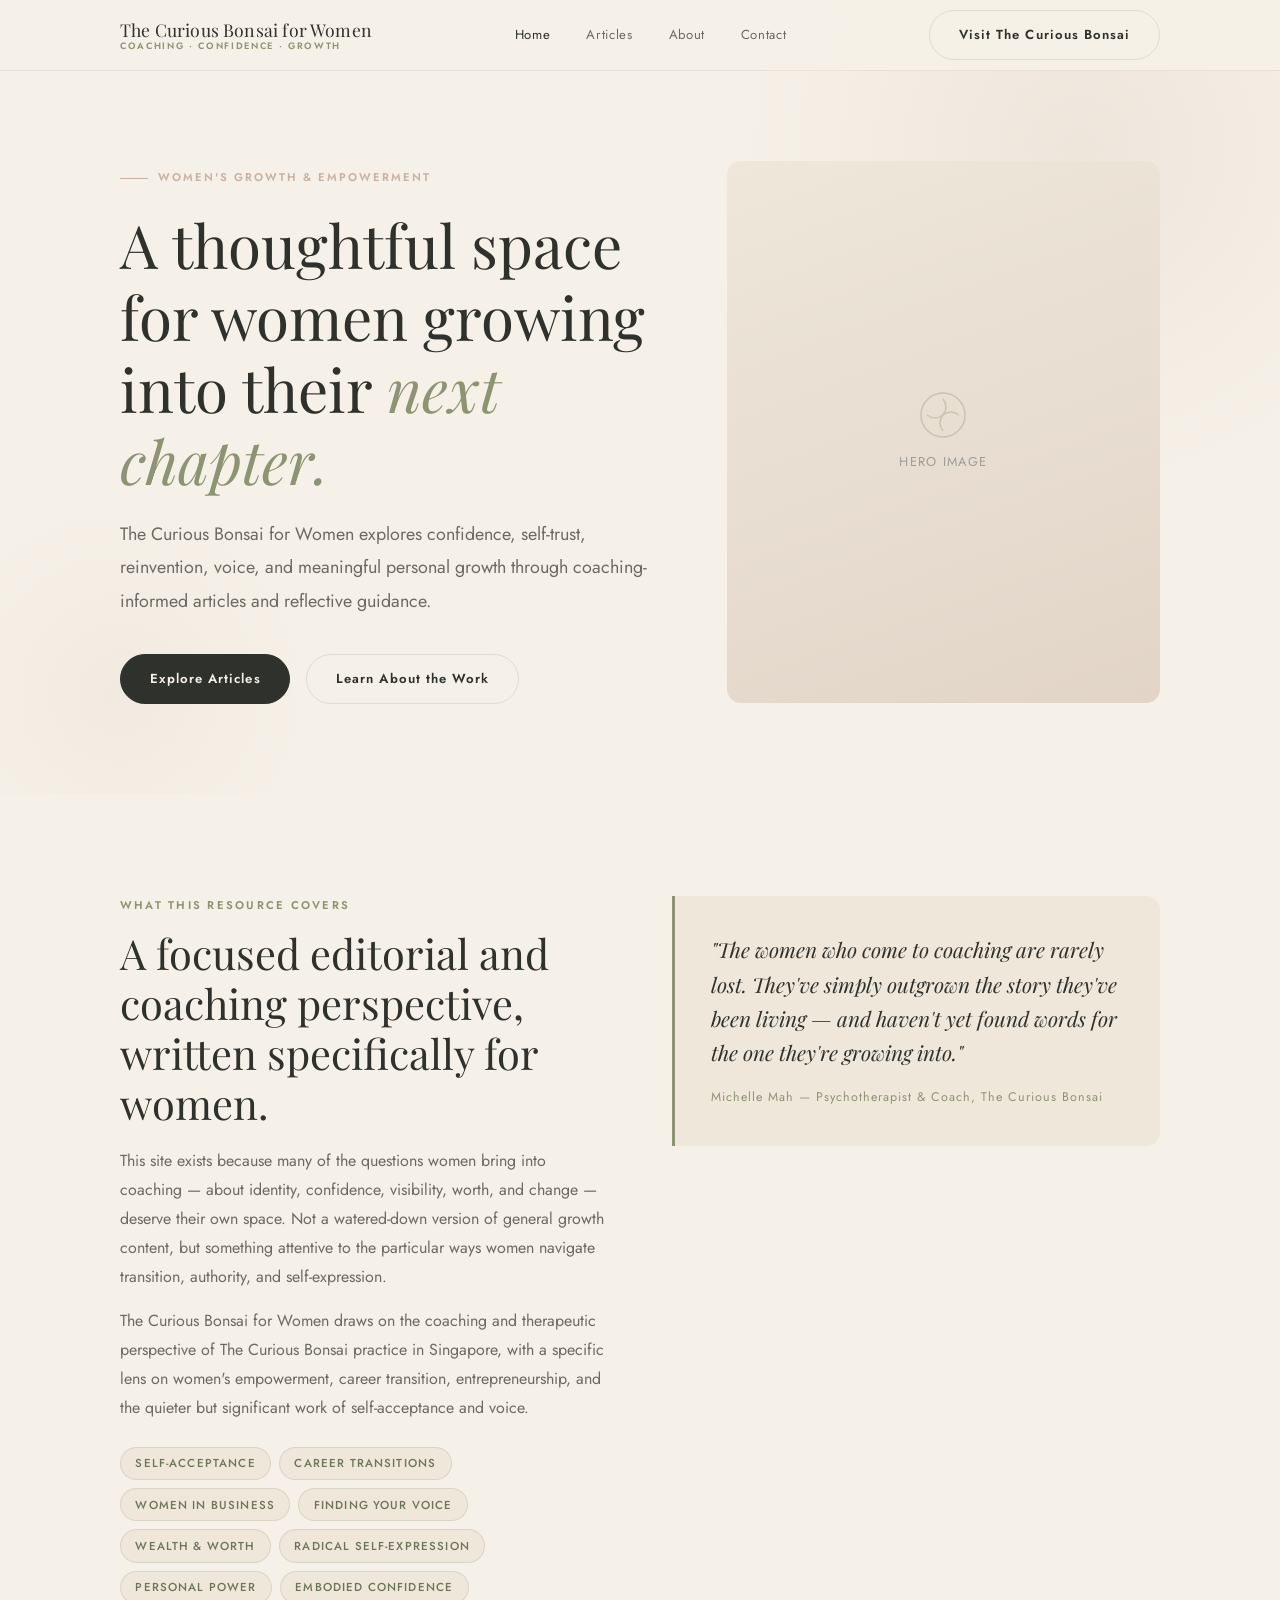
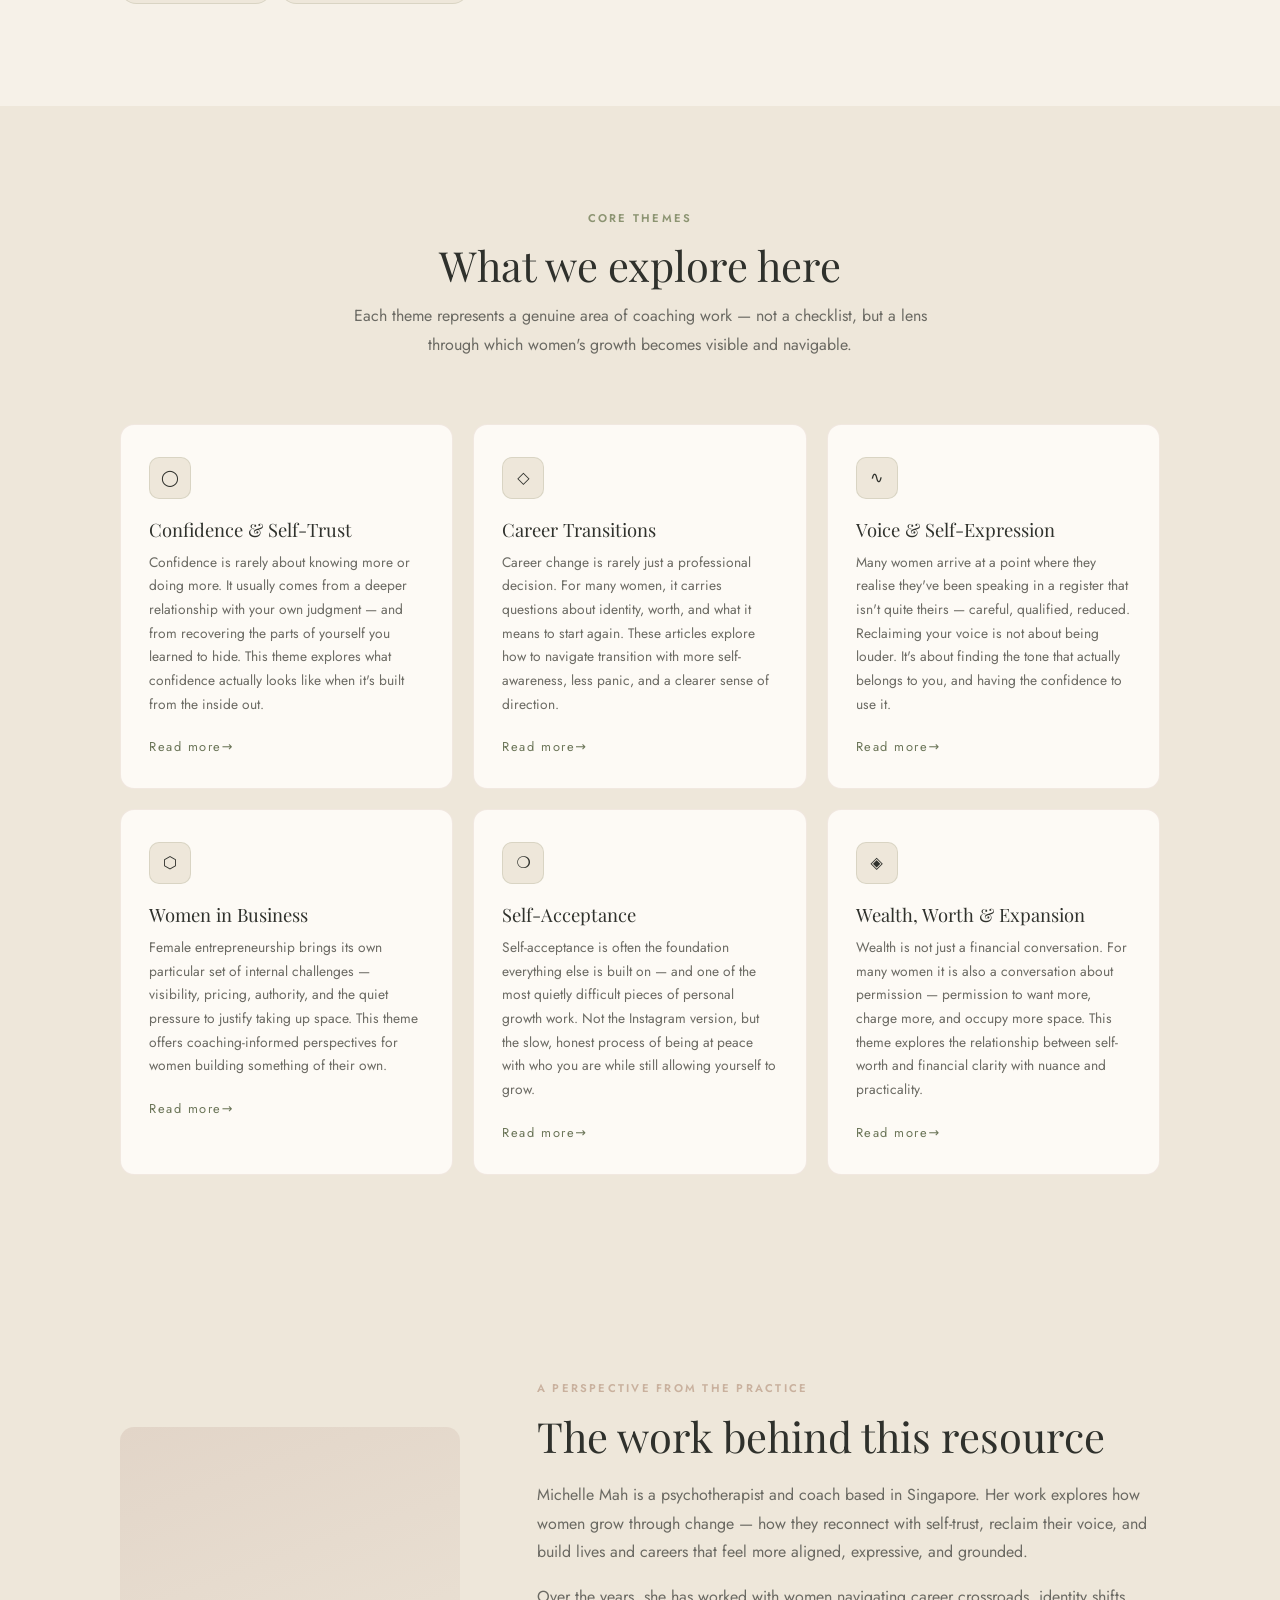
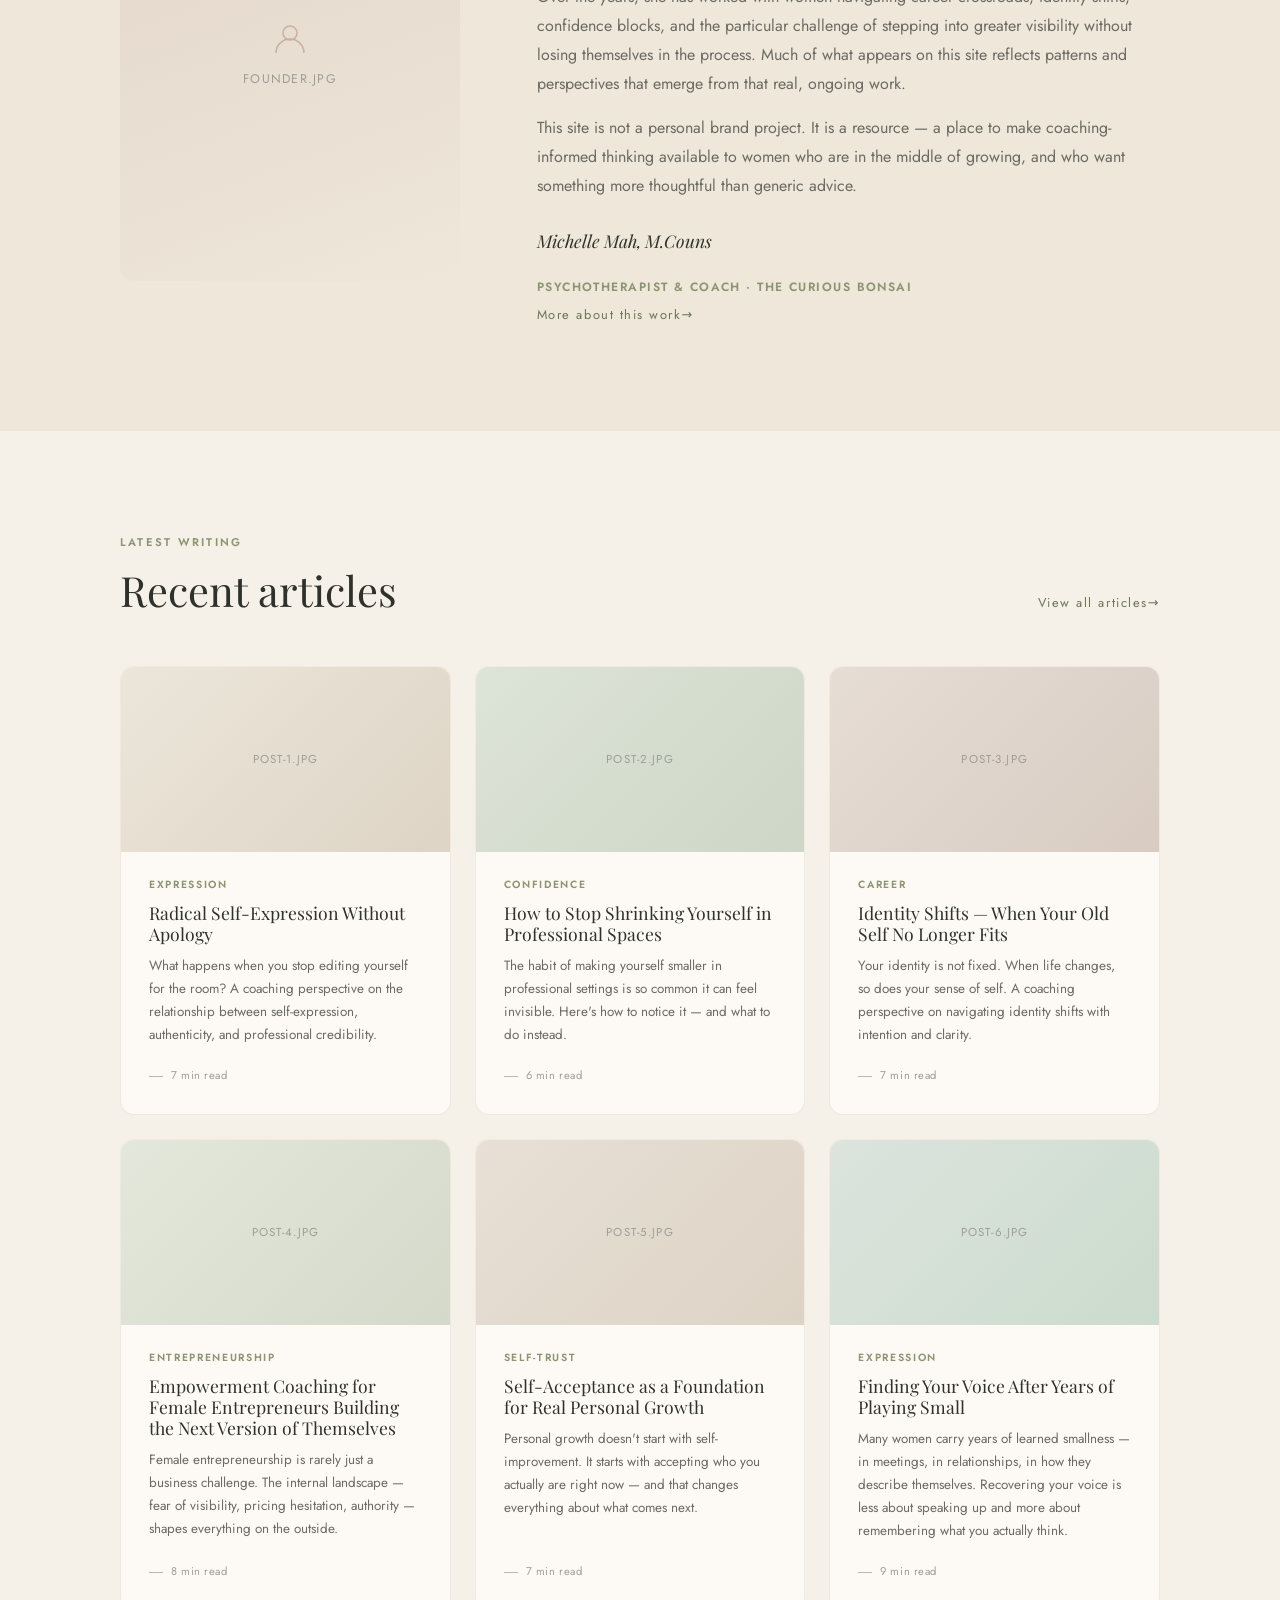
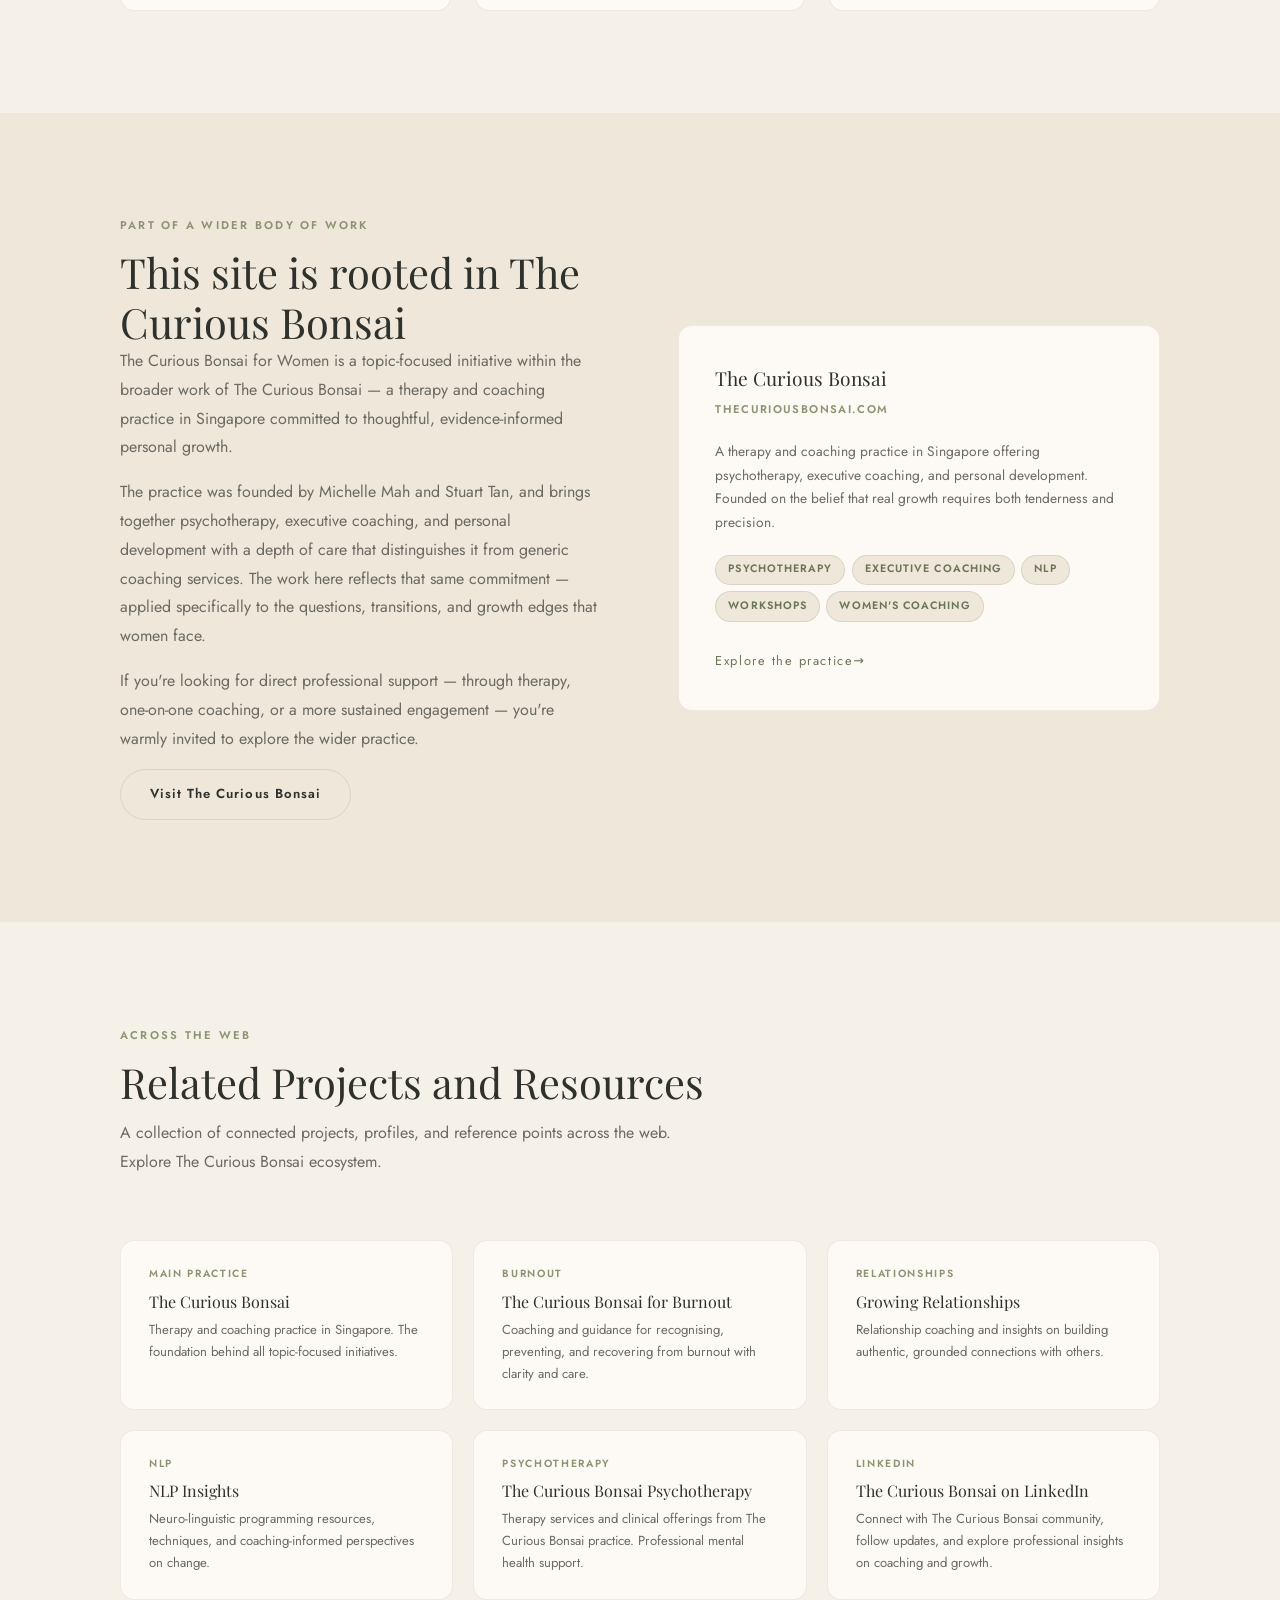
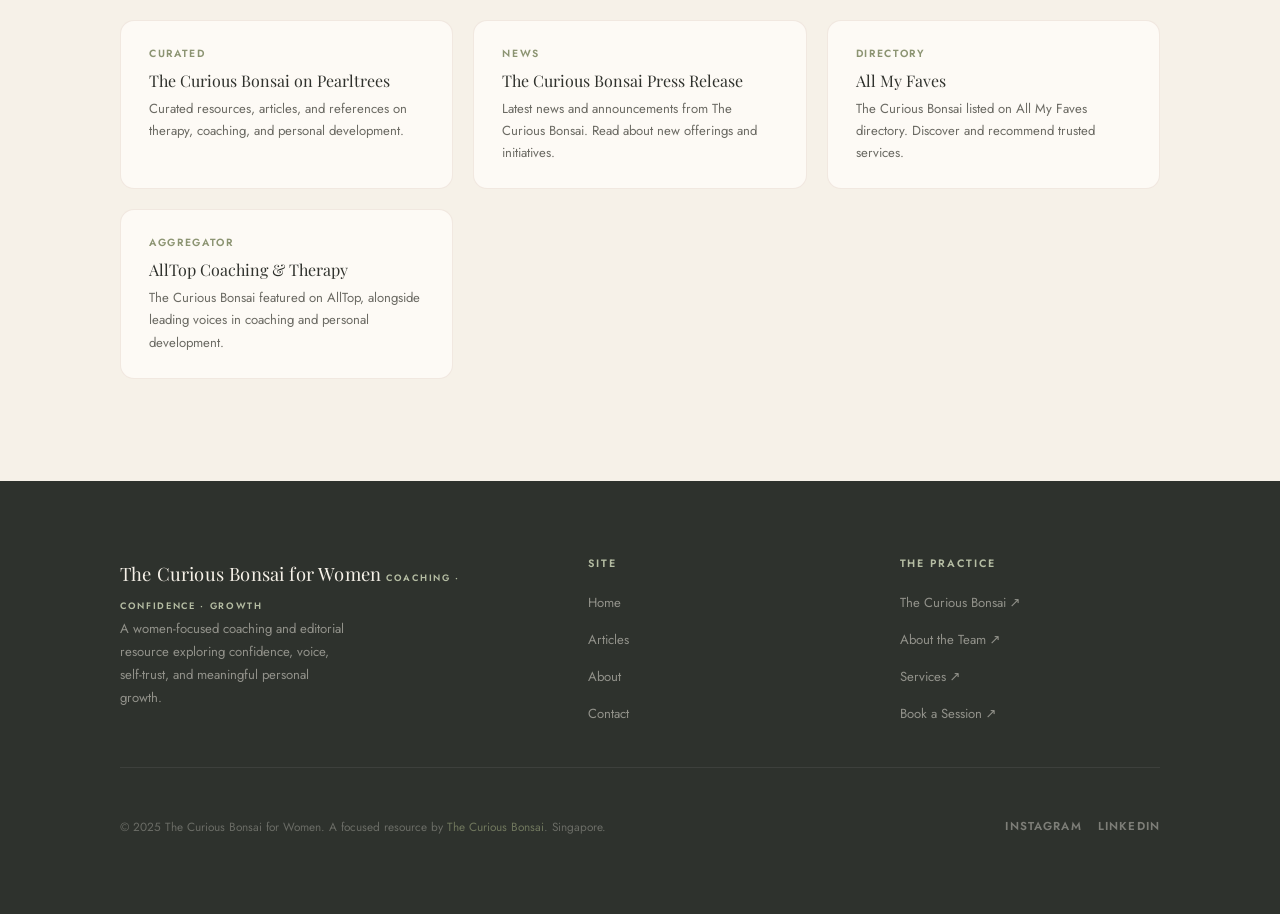
==== commit 7ce025ed: "Complete microsite with 9 articles and updated links - Add 9 article HTML files: finding-your-voice," ====
--- a/index.html
+++ b/index.html
@@ -218,44 +218,44 @@
     </div>
     <div class="articles-grid">
 
-      <a href="https://thecuriousbonsai.com/category/women-empowerment/" target="_blank" rel="noopener" class="article-card reveal" data-category="Confidence">
+      <a href="radical-self-expression.html" class="article-card reveal" data-category="Expression">
         <div class="article-card-thumb thumb-a">
           <!-- <img src="assets/img/post-1.jpg" alt="Woman in reflective coaching setting"> -->
           <div class="article-card-thumb-placeholder" aria-label="post-1.jpg placeholder">post-1.jpg</div>
         </div>
         <div class="article-card-body">
-          <span class="article-cat">Confidence</span>
-          <h3>What Women's Empowerment Coaching Actually Looks Like in Real Life</h3>
-          <p>Beyond the Instagram version of coaching, there is a quieter, more honest process — one that involves sitting with what isn't working, and finding the language to describe what you actually want.</p>
-          <div class="article-meta">6 min read</div>
-        </div>
-      </a>
-
-      <a href="https://thecuriousbonsai.com/shine-after-35-coaching/" target="_blank" rel="noopener" class="article-card reveal" data-category="Career">
+          <span class="article-cat">Expression</span>
+          <h3>Radical Self-Expression Without Apology</h3>
+          <p>What happens when you stop editing yourself for the room? A coaching perspective on the relationship between self-expression, authenticity, and professional credibility.</p>
+          <div class="article-meta">7 min read</div>
+        </div>
+      </a>
+
+      <a href="professional-confidence.html" class="article-card reveal" data-category="Confidence">
         <div class="article-card-thumb thumb-b">
           <div class="article-card-thumb-placeholder" aria-label="post-2.jpg placeholder">post-2.jpg</div>
         </div>
         <div class="article-card-body">
-          <span class="article-cat">Career</span>
-          <h3>Navigating Career Transitions with More Confidence and Self-Trust</h3>
-          <p>Career change unsettles more than your job title. It tends to surface every question you have about who you are and what you're worth — which is actually the most useful place to start.</p>
-          <div class="article-meta">7 min read</div>
-        </div>
-      </a>
-
-      <a href="https://thecuriousbonsai.com/confidence-coach-for-women-unlock-your-potential/" target="_blank" rel="noopener" class="article-card reveal" data-category="Confidence">
+          <span class="article-cat">Confidence</span>
+          <h3>How to Stop Shrinking Yourself in Professional Spaces</h3>
+          <p>The habit of making yourself smaller in professional settings is so common it can feel invisible. Here's how to notice it — and what to do instead.</p>
+          <div class="article-meta">6 min read</div>
+        </div>
+      </a>
+
+      <a href="identity-and-change.html" class="article-card reveal" data-category="Career">
         <div class="article-card-thumb thumb-c">
           <div class="article-card-thumb-placeholder" aria-label="post-3.jpg placeholder">post-3.jpg</div>
         </div>
         <div class="article-card-body">
-          <span class="article-cat">Confidence</span>
-          <h3>Confidence Coaching for Women Who Have Outgrown Their Old Identity</h3>
-          <p>There's a particular kind of stuck that comes not from failure, but from success — from realising you've grown beyond the version of yourself that got you here.</p>
-          <div class="article-meta">5 min read</div>
-        </div>
-      </a>
-
-      <a href="post.html" class="article-card reveal" data-category="Entrepreneurship">
+          <span class="article-cat">Career</span>
+          <h3>Identity Shifts — When Your Old Self No Longer Fits</h3>
+          <p>Your identity is not fixed. When life changes, so does your sense of self. A coaching perspective on navigating identity shifts with intention and clarity.</p>
+          <div class="article-meta">7 min read</div>
+        </div>
+      </a>
+
+      <a href="female-entrepreneurs.html" class="article-card reveal" data-category="Entrepreneurship">
         <div class="article-card-thumb thumb-d">
           <div class="article-card-thumb-placeholder" aria-label="post-4.jpg placeholder">post-4.jpg</div>
         </div>
@@ -267,19 +267,19 @@
         </div>
       </a>
 
-      <a href="post.html" class="article-card reveal" data-category="Self-Trust">
+      <a href="self-acceptance.html" class="article-card reveal" data-category="Self-Trust">
         <div class="article-card-thumb thumb-e">
           <div class="article-card-thumb-placeholder" aria-label="post-5.jpg placeholder">post-5.jpg</div>
         </div>
         <div class="article-card-body">
           <span class="article-cat">Self-Trust</span>
           <h3>Self-Acceptance as a Foundation for Real Personal Growth</h3>
-          <p>Most growth frameworks focus on change. This one starts with something quieter — the idea that sustainable transformation requires a genuine willingness to be where you are first.</p>
-          <div class="article-meta">5 min read</div>
-        </div>
-      </a>
-
-      <a href="post.html" class="article-card reveal" data-category="Expression">
+          <p>Personal growth doesn't start with self-improvement. It starts with accepting who you actually are right now — and that changes everything about what comes next.</p>
+          <div class="article-meta">7 min read</div>
+        </div>
+      </a>
+
+      <a href="finding-your-voice.html" class="article-card reveal" data-category="Expression">
         <div class="article-card-thumb thumb-f">
           <div class="article-card-thumb-placeholder" aria-label="post-6.jpg placeholder">post-6.jpg</div>
         </div>
@@ -336,38 +336,58 @@
     <div class="section-heading reveal">
       <p class="eyebrow">Across the Web</p>
       <h2>Related Projects and Resources</h2>
-      <p>A small collection of connected reading, projects, and reference points around this work. Updated as the resource grows.</p>
+      <p>A collection of connected projects, profiles, and reference points across the web. Explore The Curious Bonsai ecosystem.</p>
     </div>
     <div class="resource-grid">
       <a href="https://thecuriousbonsai.com" target="_blank" rel="noopener" class="resource-card reveal">
-        <span class="resource-label">Main Site</span>
+        <span class="resource-label">Main Practice</span>
         <h3>The Curious Bonsai</h3>
-        <p>Explore the wider coaching perspective, reflections, and related areas of growth from the full practice.</p>
-      </a>
-      <a href="blog.html" class="resource-card reveal">
-        <span class="resource-label">Articles</span>
-        <h3>Women's Empowerment Archive</h3>
-        <p>A growing collection of coaching-informed essays and practical reflections on confidence, voice, and change.</p>
-      </a>
-      <a href="about.html" class="resource-card reveal">
-        <span class="resource-label">Founder</span>
-        <h3>Michelle Mah</h3>
-        <p>Background, perspective, and the broader work behind this topic-focused site and practice.</p>
-      </a>
-      <a href="blog.html" class="resource-card reveal">
-        <span class="resource-label">Notes</span>
-        <h3>Coaching Notes</h3>
-        <p>Short reflections, prompts, and ideas related to confidence, voice, and navigating change with more self-awareness.</p>
-      </a>
-      <a href="blog.html" class="resource-card reveal">
-        <span class="resource-label">Resources</span>
-        <h3>Growth Resources</h3>
-        <p>Reading, ideas, and practical support for women navigating transition, expansion, and the in-between.</p>
-      </a>
-      <a href="contact.html" class="resource-card reveal">
-        <span class="resource-label">Updates</span>
-        <h3>Workshop Updates</h3>
-        <p>Future learning experiences, guided sessions, and related educational offerings. Sign up to hear first.</p>
+        <p>Therapy and coaching practice in Singapore. The foundation behind all topic-focused initiatives.</p>
+      </a>
+      <a href="https://thecuriousbonsaiforburnout.vercel.app/" target="_blank" rel="noopener" class="resource-card reveal">
+        <span class="resource-label">Burnout</span>
+        <h3>The Curious Bonsai for Burnout</h3>
+        <p>Coaching and guidance for recognising, preventing, and recovering from burnout with clarity and care.</p>
+      </a>
+      <a href="https://growingrelationshipswithtcb.onrender.com/" target="_blank" rel="noopener" class="resource-card reveal">
+        <span class="resource-label">Relationships</span>
+        <h3>Growing Relationships</h3>
+        <p>Relationship coaching and insights on building authentic, grounded connections with others.</p>
+      </a>
+      <a href="https://nlpinsights.netlify.app/" target="_blank" rel="noopener" class="resource-card reveal">
+        <span class="resource-label">NLP</span>
+        <h3>NLP Insights</h3>
+        <p>Neuro-linguistic programming resources, techniques, and coaching-informed perspectives on change.</p>
+      </a>
+      <a href="https://thecuriousbonsaipsychotherapy.carrd.co/" target="_blank" rel="noopener" class="resource-card reveal">
+        <span class="resource-label">Psychotherapy</span>
+        <h3>The Curious Bonsai Psychotherapy</h3>
+        <p>Therapy services and clinical offerings from The Curious Bonsai practice. Professional mental health support.</p>
+      </a>
+      <a href="https://www.linkedin.com/company/thecuriousbonsai/" target="_blank" rel="noopener" class="resource-card reveal">
+        <span class="resource-label">LinkedIn</span>
+        <h3>The Curious Bonsai on LinkedIn</h3>
+        <p>Connect with The Curious Bonsai community, follow updates, and explore professional insights on coaching and growth.</p>
+      </a>
+      <a href="https://www.pearltrees.com/tcbcounselling" target="_blank" rel="noopener" class="resource-card reveal">
+        <span class="resource-label">Curated</span>
+        <h3>The Curious Bonsai on Pearltrees</h3>
+        <p>Curated resources, articles, and references on therapy, coaching, and personal development.</p>
+      </a>
+      <a href="https://www.openpr.com/news/4315890/the-curious-bonsai-therapy-coaching-launches-new-singapore" target="_blank" rel="noopener" class="resource-card reveal">
+        <span class="resource-label">News</span>
+        <h3>The Curious Bonsai Press Release</h3>
+        <p>Latest news and announcements from The Curious Bonsai. Read about new offerings and initiatives.</p>
+      </a>
+      <a href="https://allmyfaves.com/thecuriousbonsaitherapyandcoaching" target="_blank" rel="noopener" class="resource-card reveal">
+        <span class="resource-label">Directory</span>
+        <h3>All My Faves</h3>
+        <p>The Curious Bonsai listed on All My Faves directory. Discover and recommend trusted services.</p>
+      </a>
+      <a href="https://alltop.com/my/thecuriousbonsai" target="_blank" rel="noopener" class="resource-card reveal">
+        <span class="resource-label">Aggregator</span>
+        <h3>AllTop Coaching & Therapy</h3>
+        <p>The Curious Bonsai featured on AllTop, alongside leading voices in coaching and personal development.</p>
       </a>
     </div>
   </div>
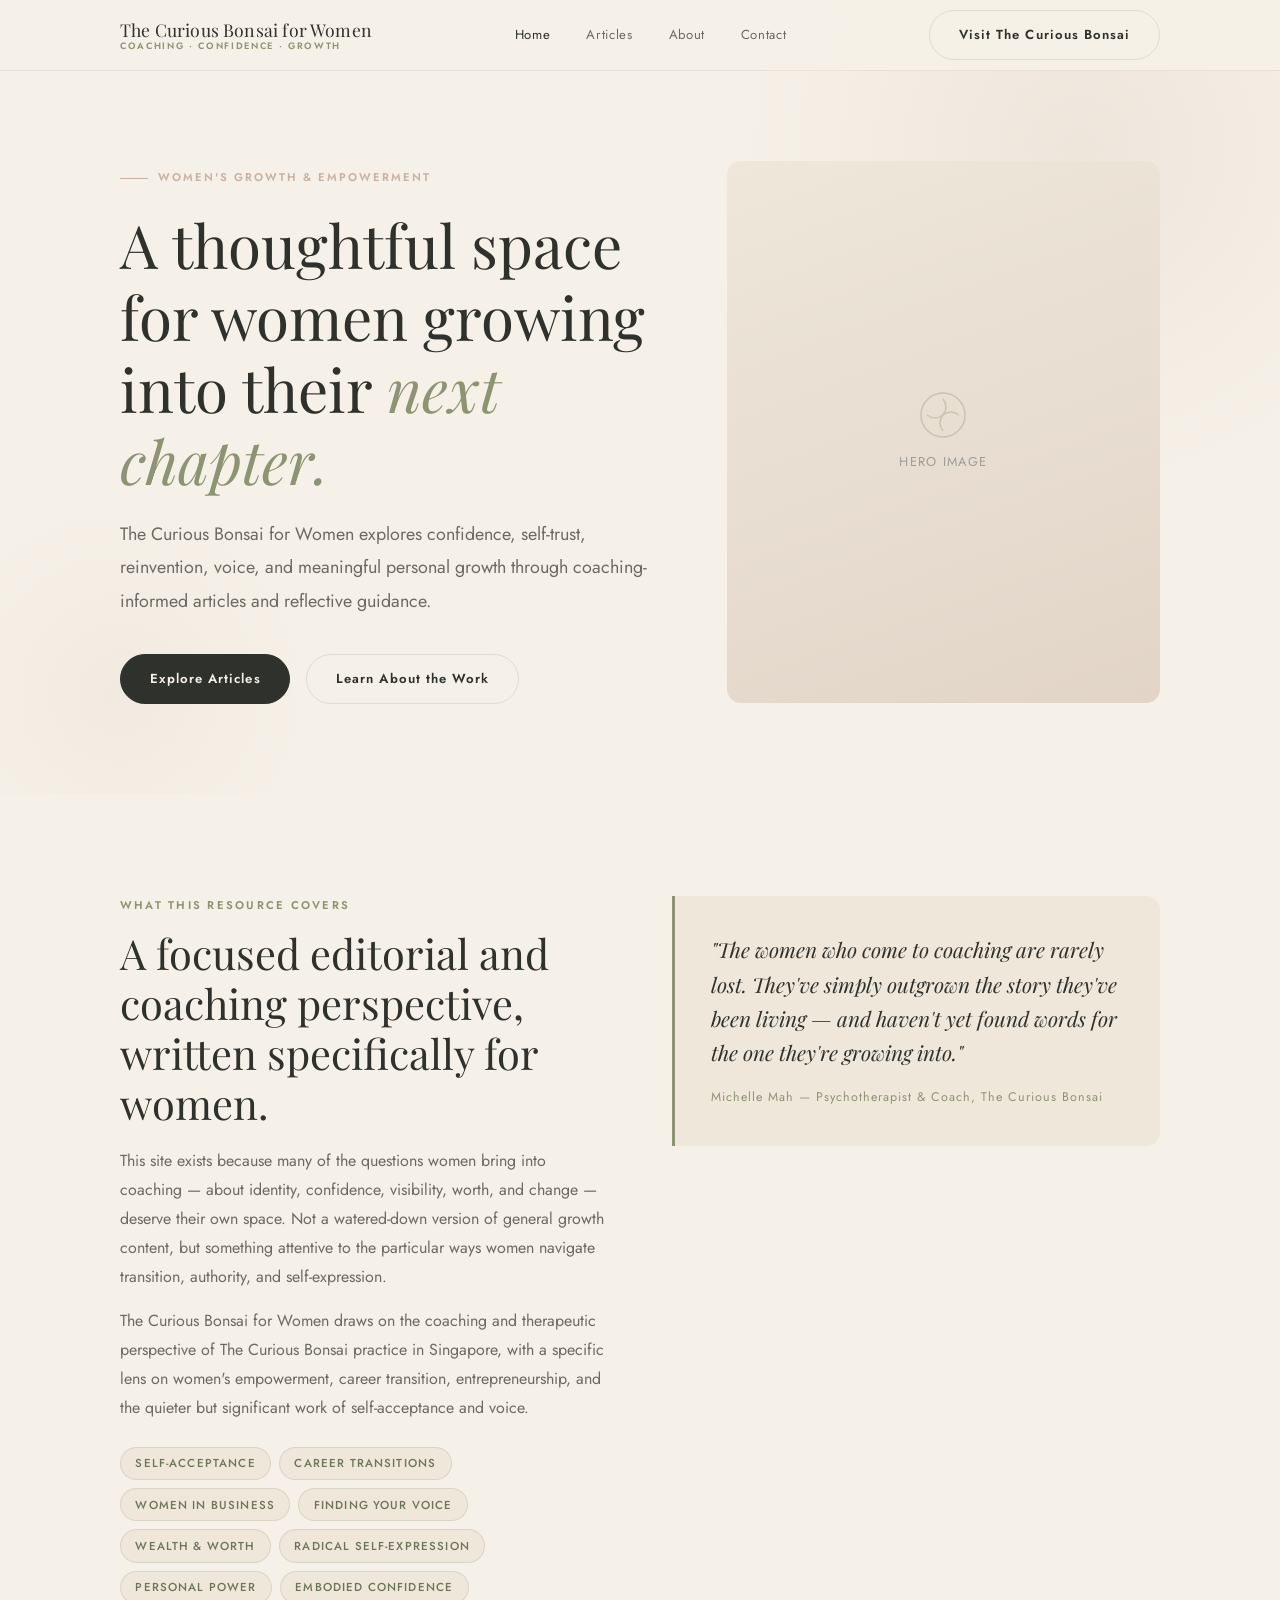
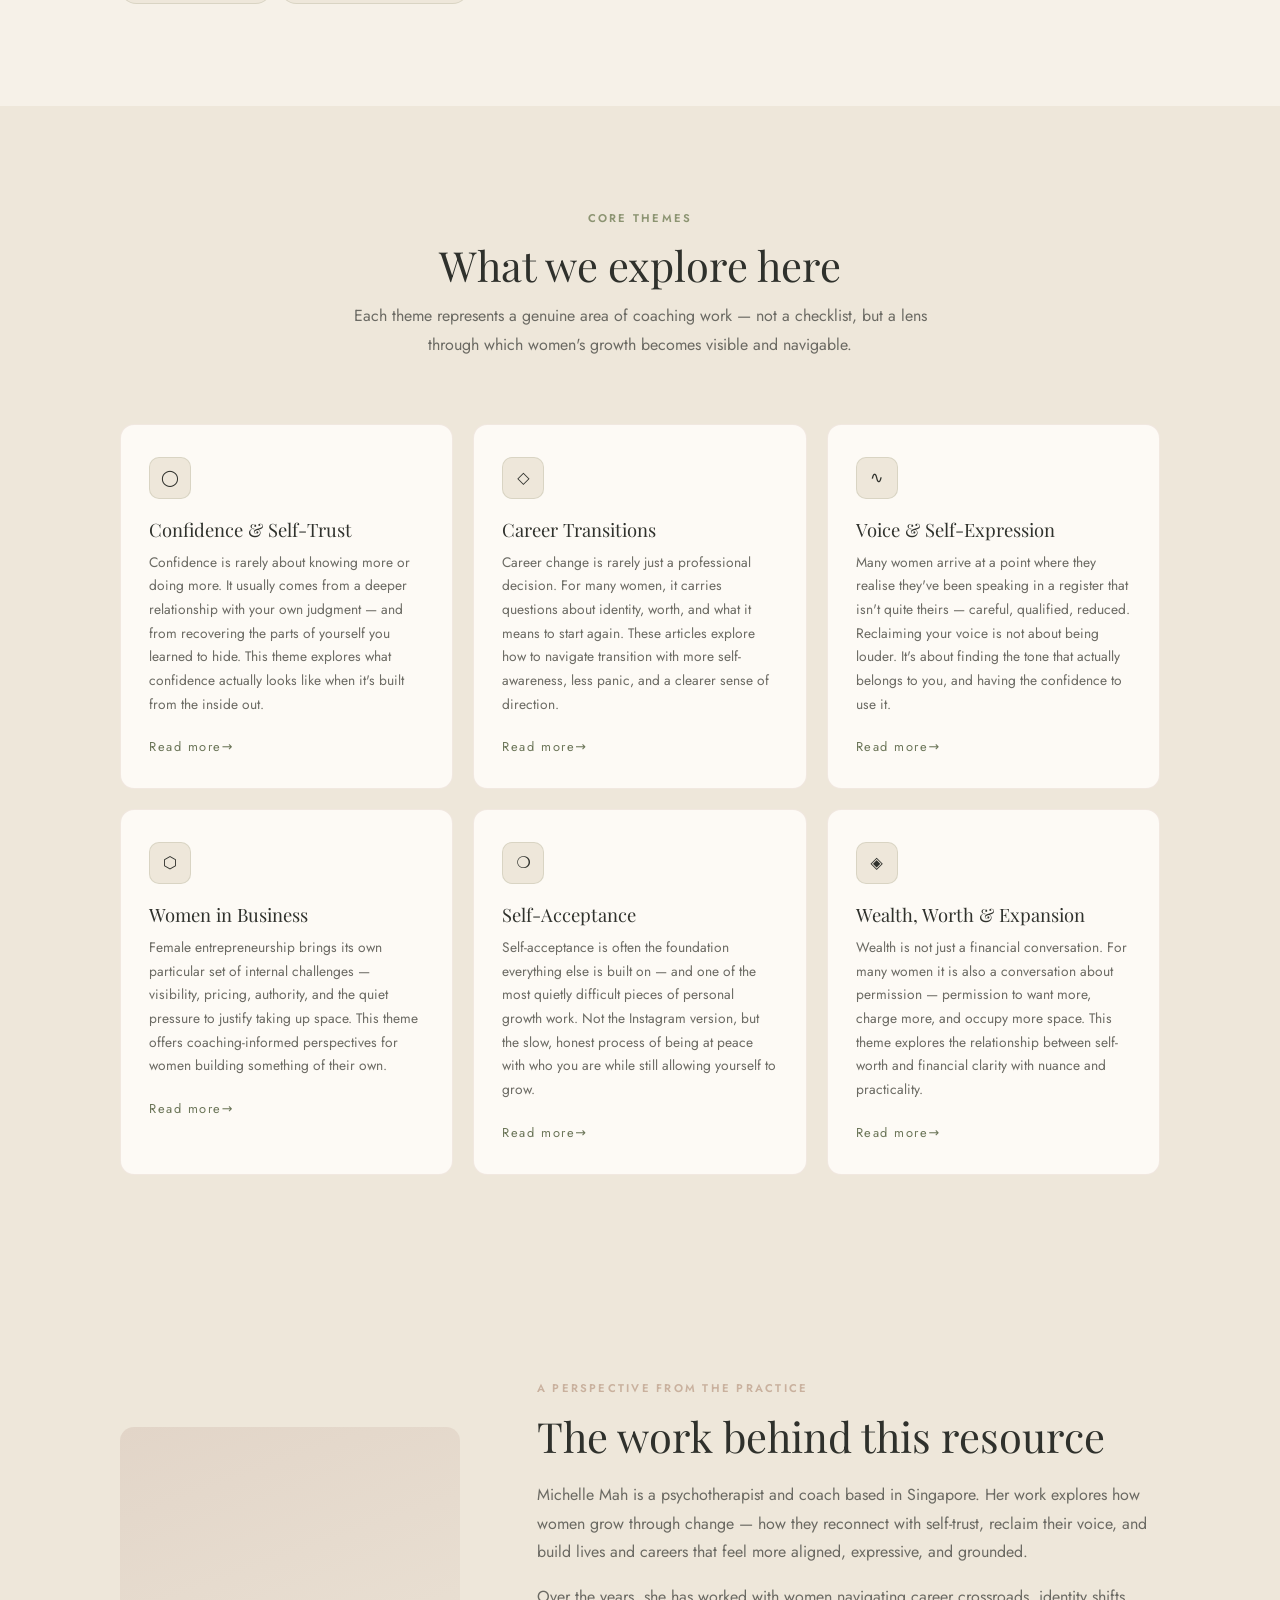
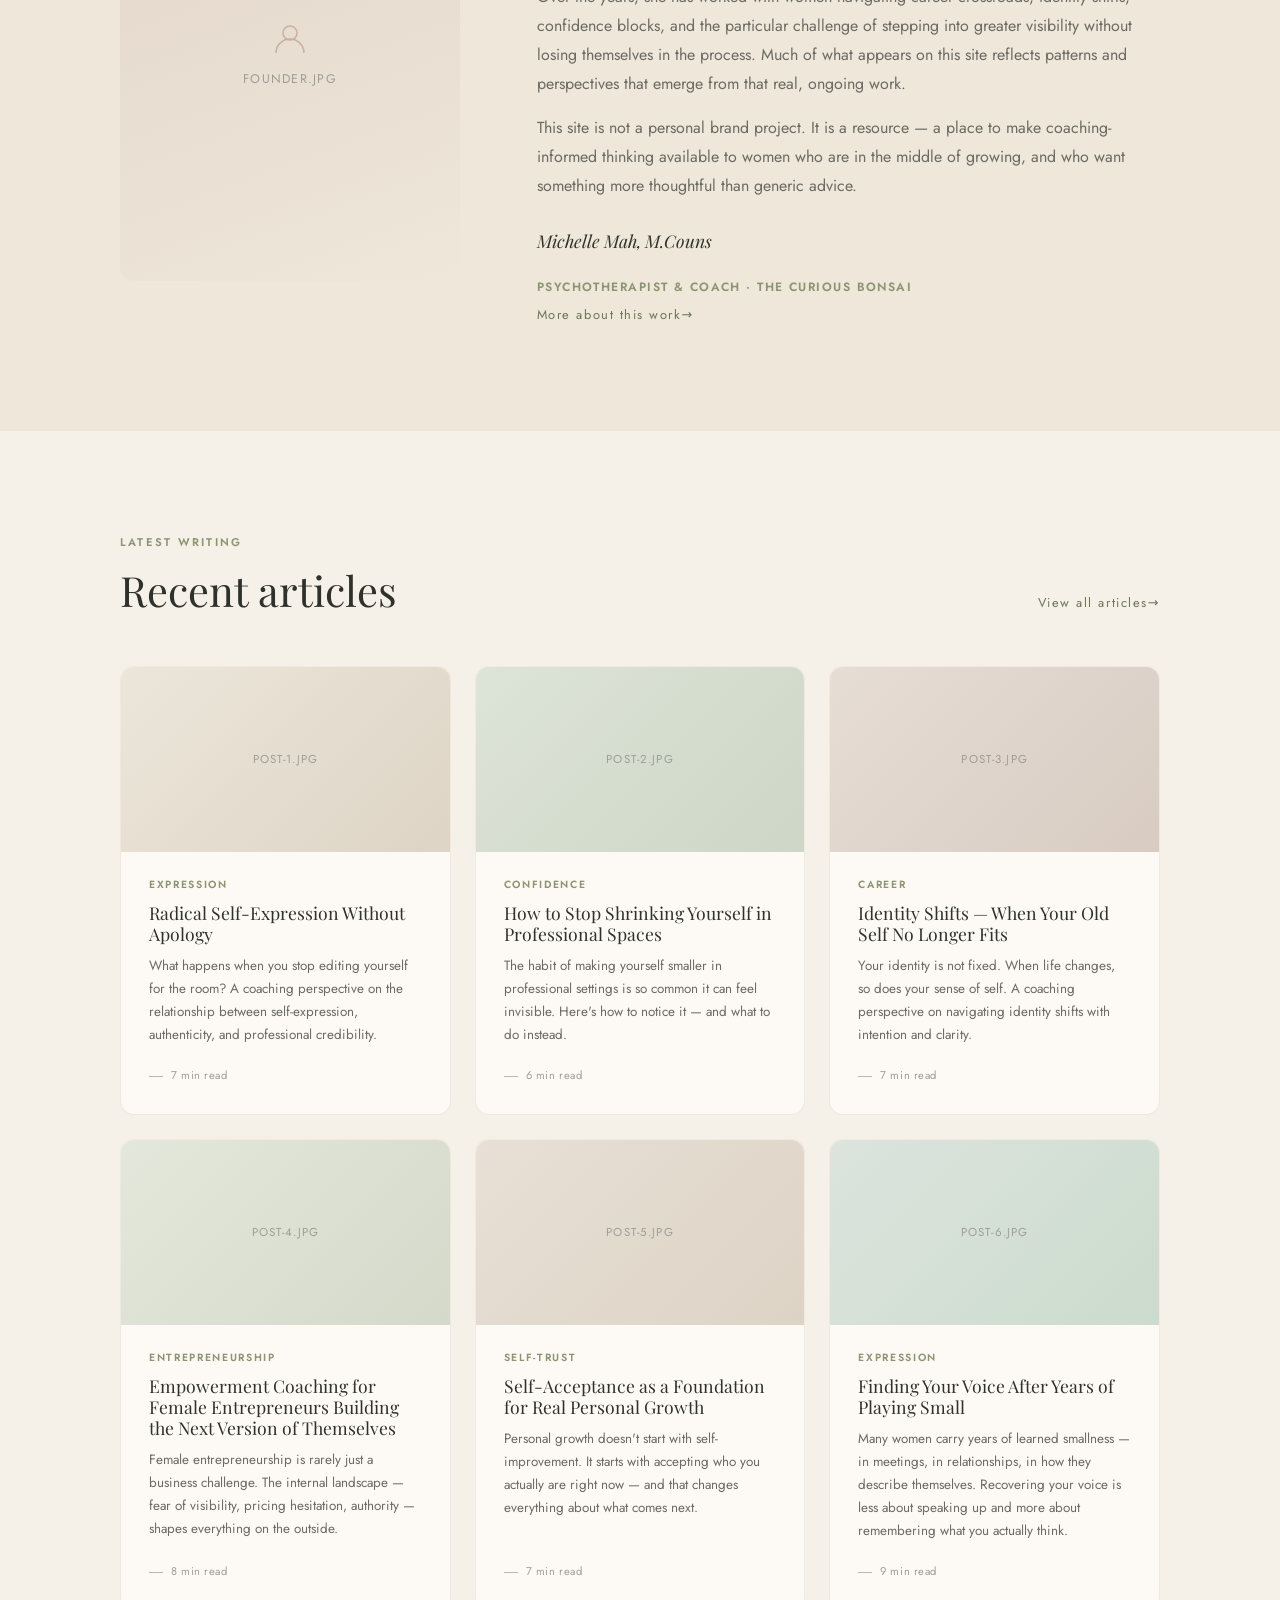
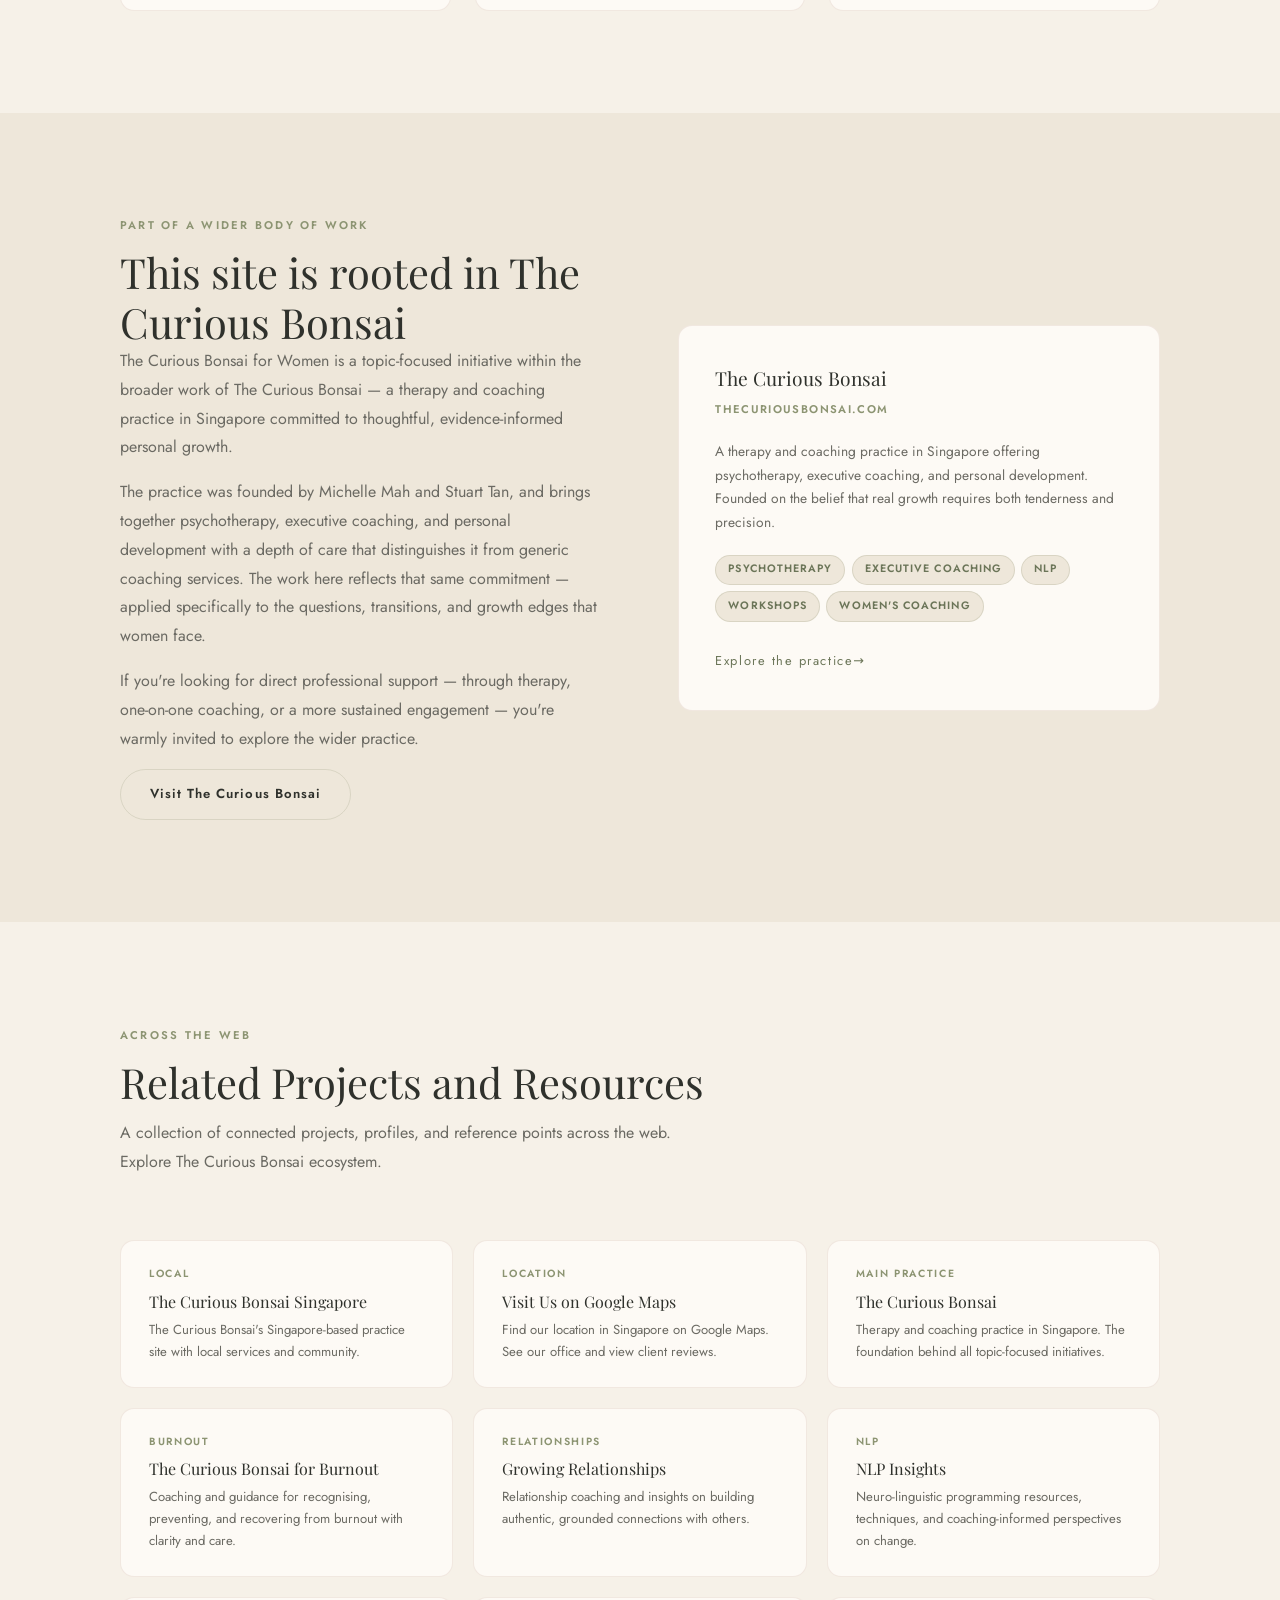
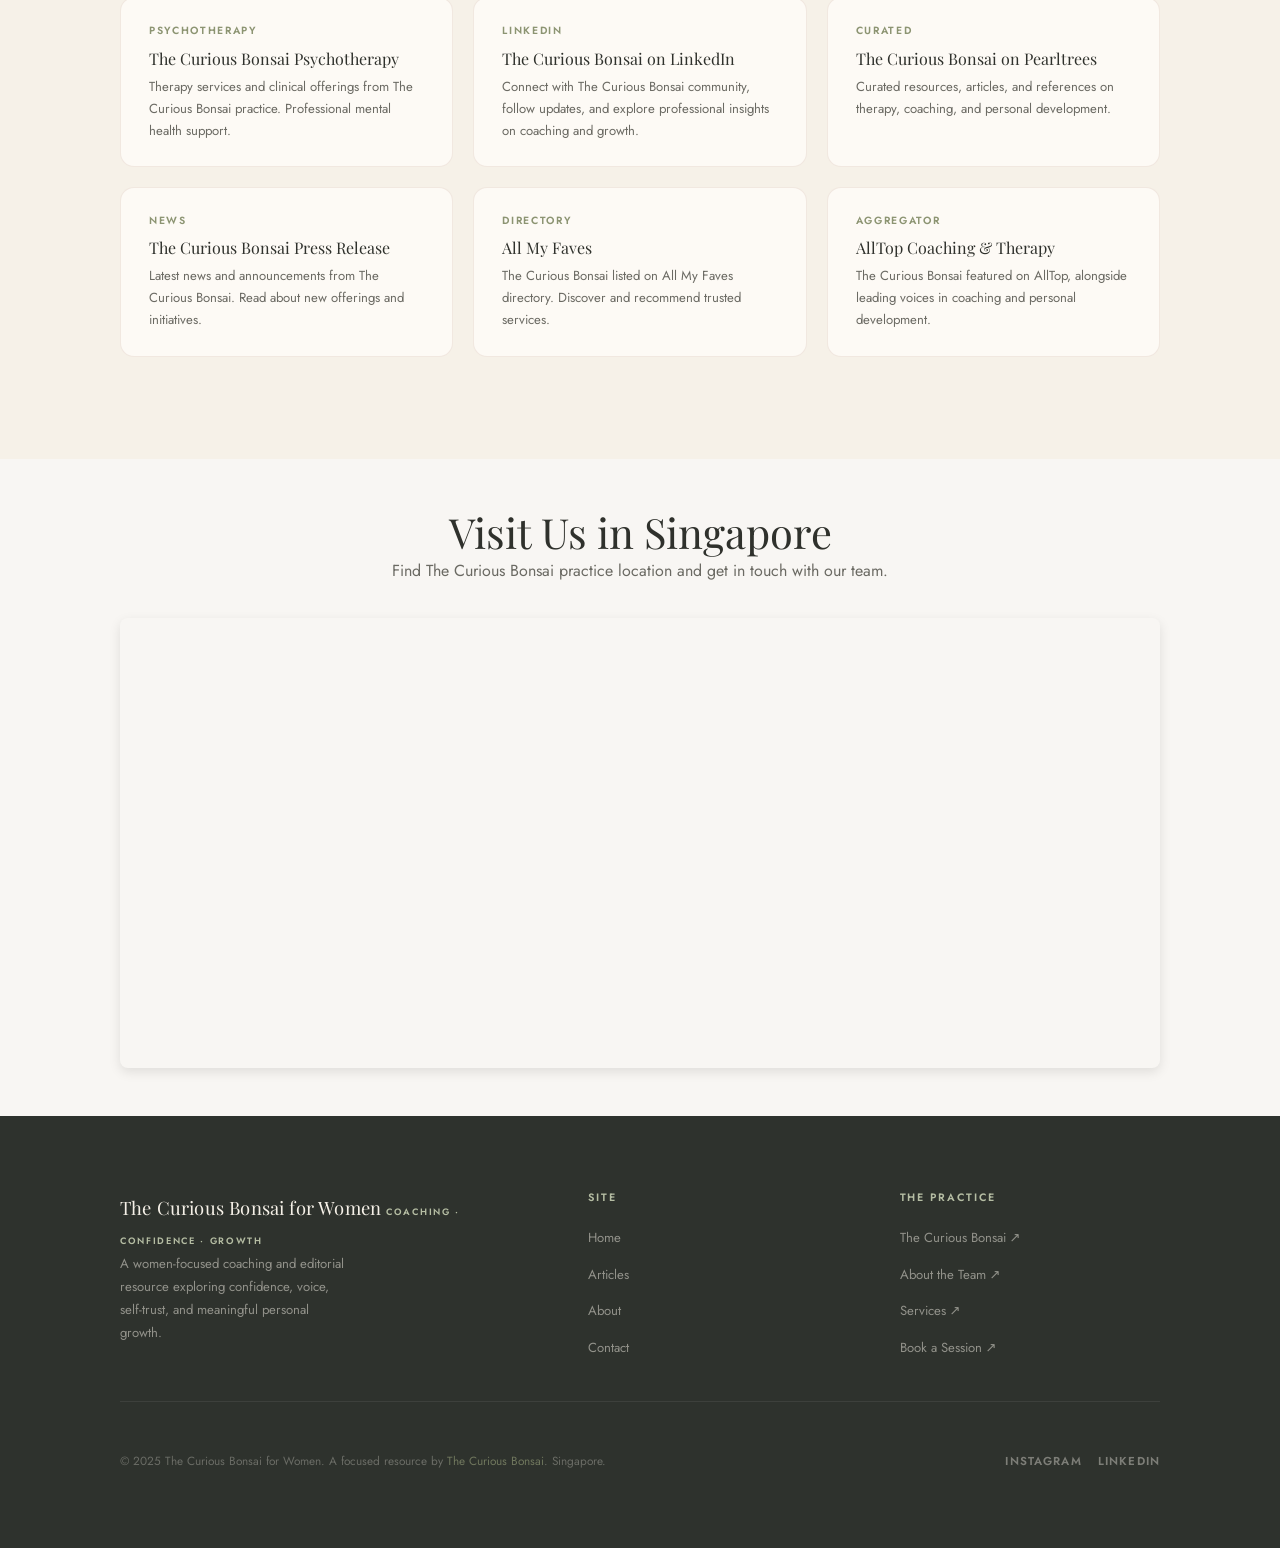
==== commit 014cb280: "Add local site link, GMB link, and GMB embed to homepage" ====
--- a/index.html
+++ b/index.html
@@ -339,6 +339,16 @@
       <p>A collection of connected projects, profiles, and reference points across the web. Explore The Curious Bonsai ecosystem.</p>
     </div>
     <div class="resource-grid">
+      <a href="https://thecuriousbonsai.com.sg/" target="_blank" rel="noopener" class="resource-card reveal">
+        <span class="resource-label">Local</span>
+        <h3>The Curious Bonsai Singapore</h3>
+        <p>The Curious Bonsai's Singapore-based practice site with local services and community.</p>
+      </a>
+      <a href="https://www.google.com/maps?cid=7394793629362949460" target="_blank" rel="noopener" class="resource-card reveal">
+        <span class="resource-label">Location</span>
+        <h3>Visit Us on Google Maps</h3>
+        <p>Find our location in Singapore on Google Maps. See our office and view client reviews.</p>
+      </a>
       <a href="https://thecuriousbonsai.com" target="_blank" rel="noopener" class="resource-card reveal">
         <span class="resource-label">Main Practice</span>
         <h3>The Curious Bonsai</h3>
@@ -389,6 +399,22 @@
         <h3>AllTop Coaching & Therapy</h3>
         <p>The Curious Bonsai featured on AllTop, alongside leading voices in coaching and personal development.</p>
       </a>
+    </div>
+  </div>
+</section>
+
+
+<!-- ══════════════════════════════════════════
+     GOOGLE MAPS EMBED
+═══════════════════════════════════════════ -->
+<section class="section gmb-embed-section" style="background: #f8f6f3; padding: 3rem 0;">
+  <div class="container">
+    <div style="text-align: center; margin-bottom: 2rem;">
+      <h2>Visit Us in Singapore</h2>
+      <p>Find The Curious Bonsai practice location and get in touch with our team.</p>
+    </div>
+    <div style="display: flex; justify-content: center; border-radius: 8px; overflow: hidden; box-shadow: 0 4px 12px rgba(0,0,0,0.1);">
+      <iframe src="https://www.google.com/maps/embed?pb=!1m18!1m12!1m3!1d3988.7968790412465!2d103.85529360000001!3d1.2965134999999999!2m3!1f0!2f0!3f0!3m2!1i1024!2i768!4f13.1!3m3!1m2!1s0x31da1973136b8507%3A0x669f95a069800d54!2sThe%20Curious%20Bonsai%20Therapy%20%26%20Coaching%20Pte%20Ltd!5e0!3m2!1sen!2sid!4v1774520806813!5m2!1sen!2sid" width="100%" height="450" style="border:0;" allowfullscreen="" loading="lazy" referrerpolicy="no-referrer-when-downgrade"></iframe>
     </div>
   </div>
 </section>
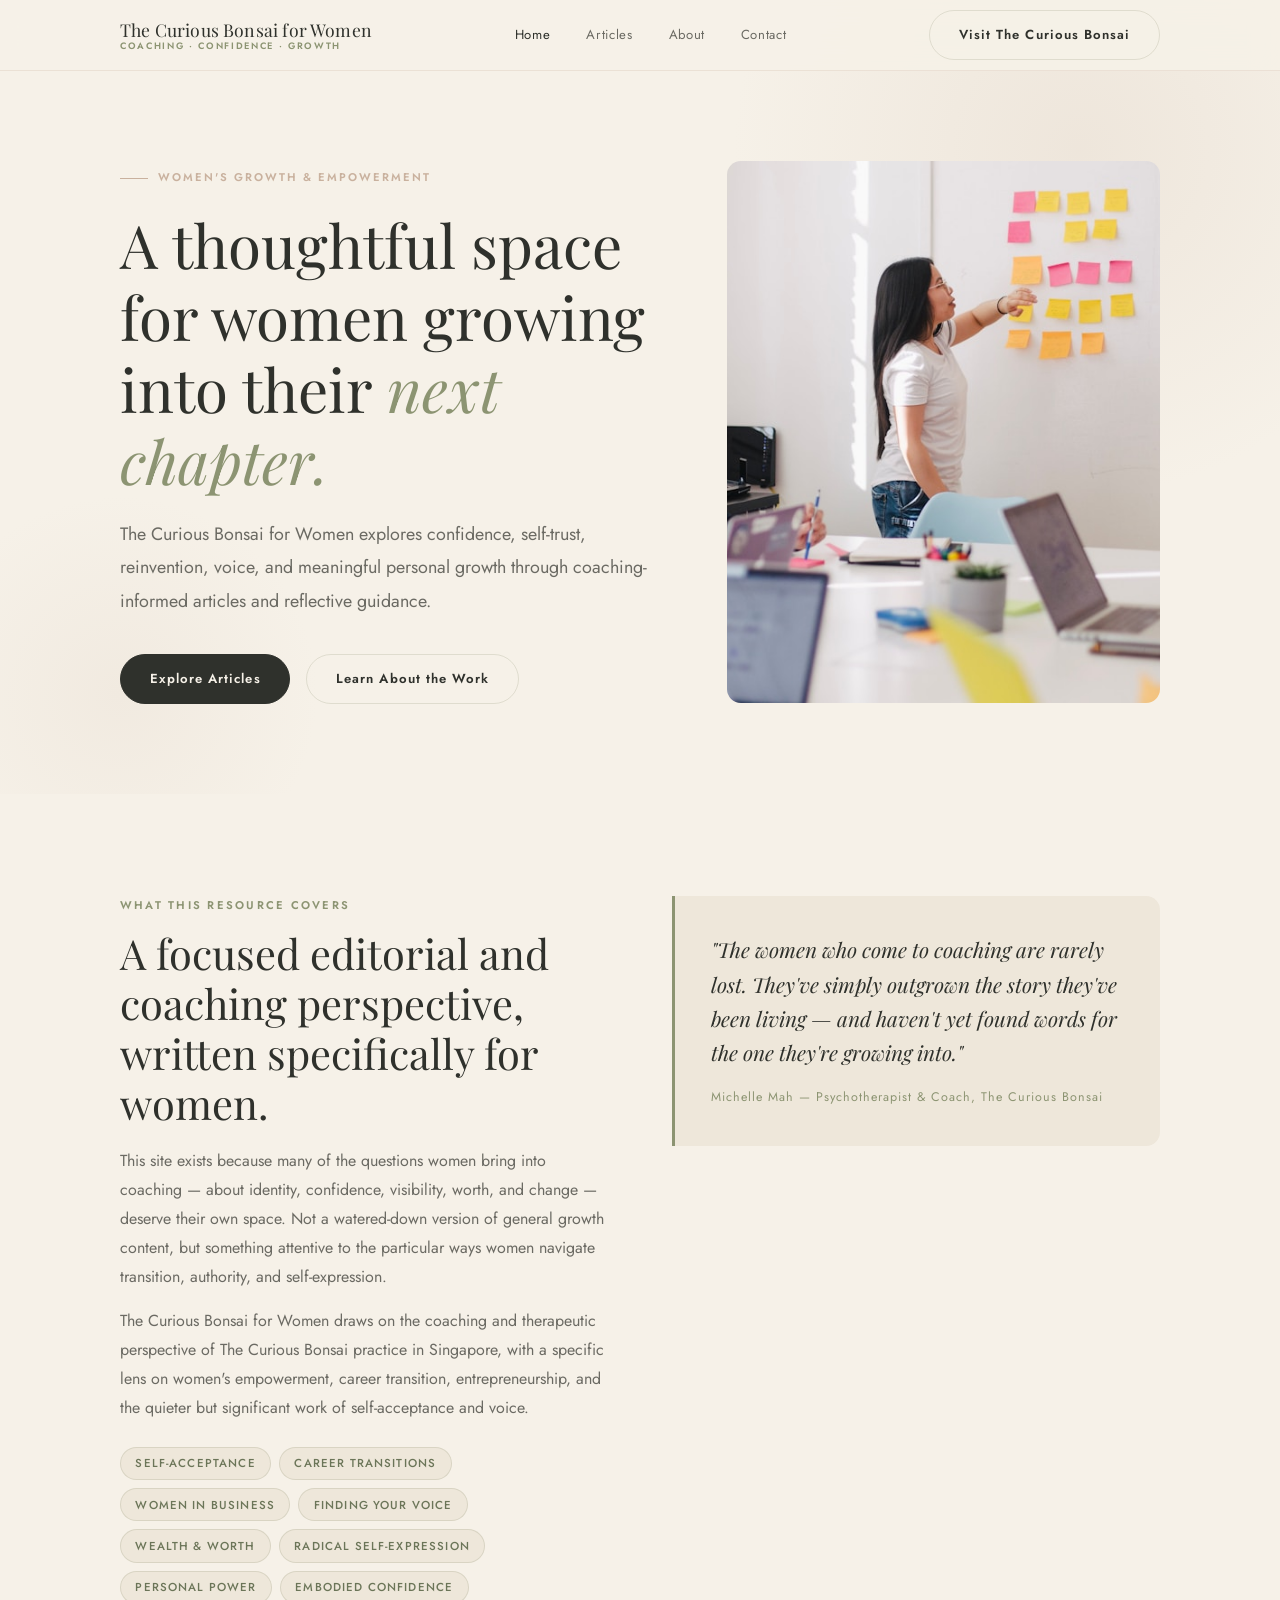
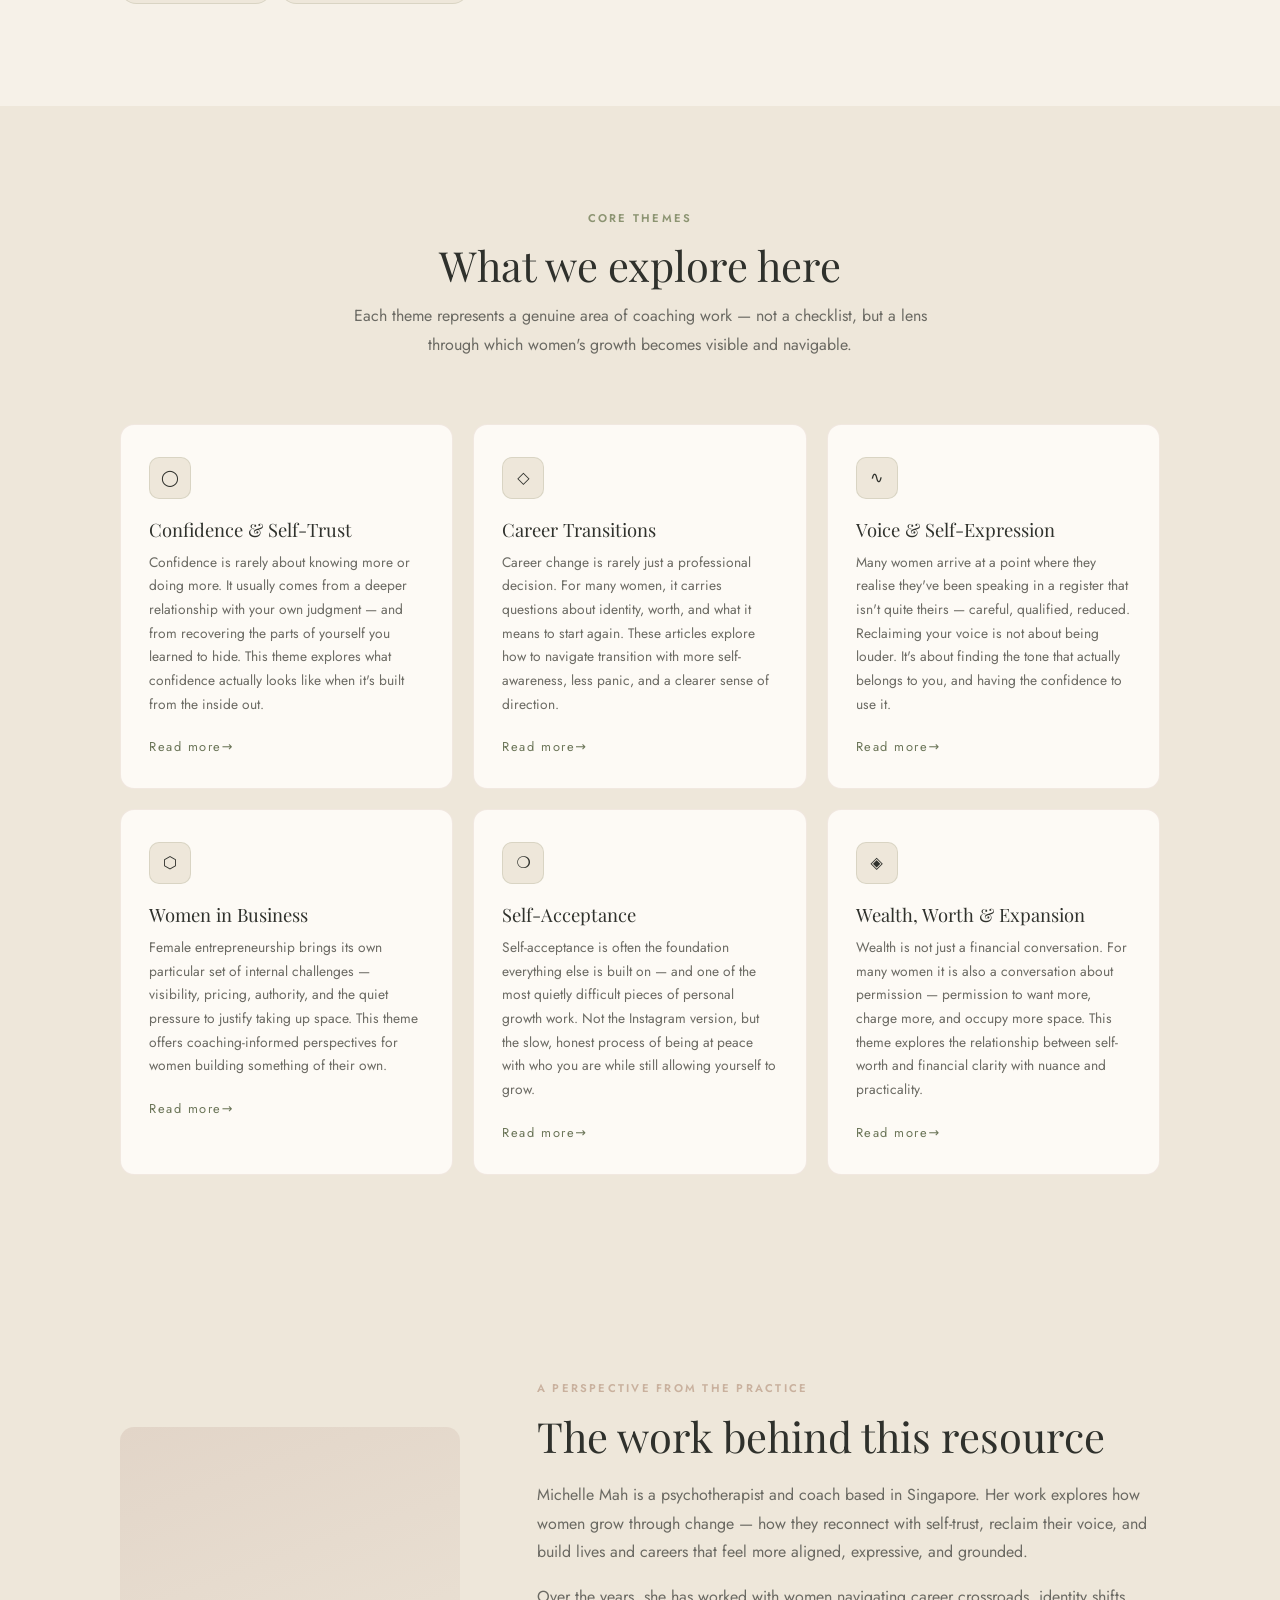
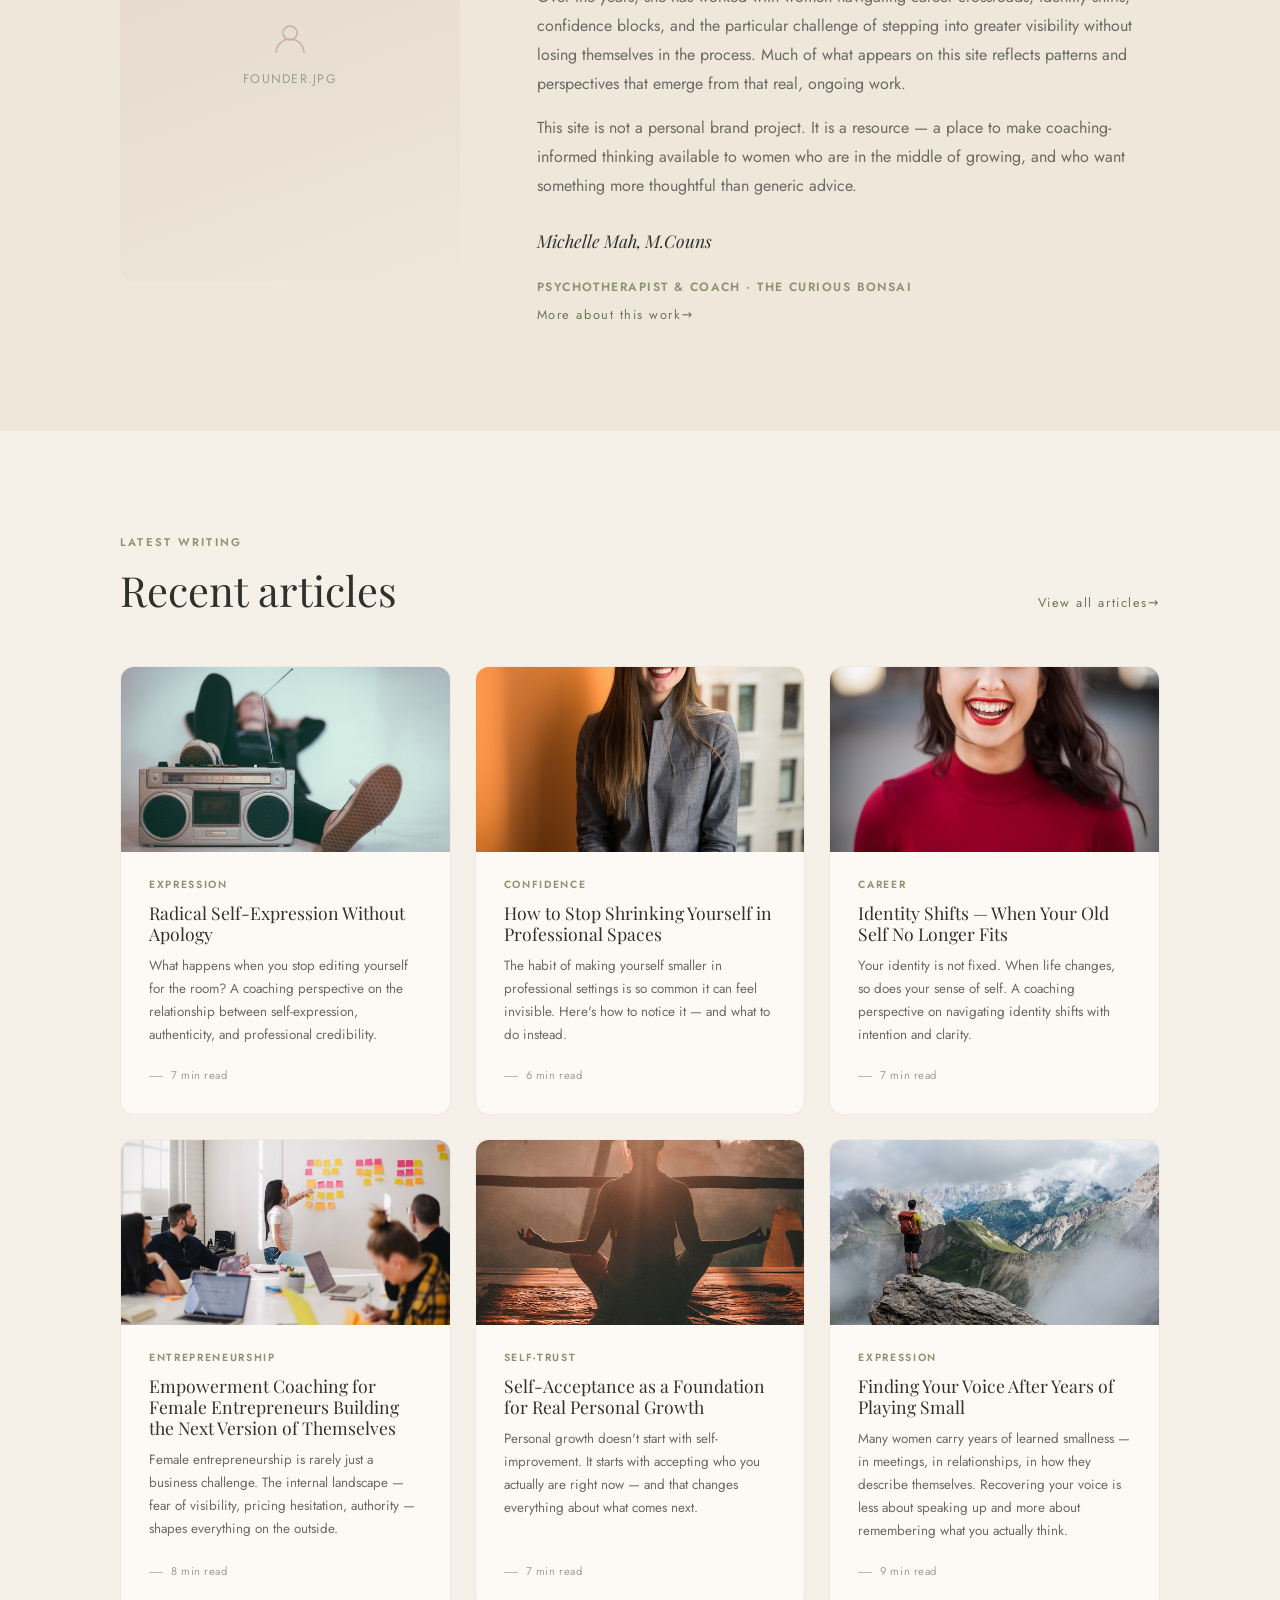
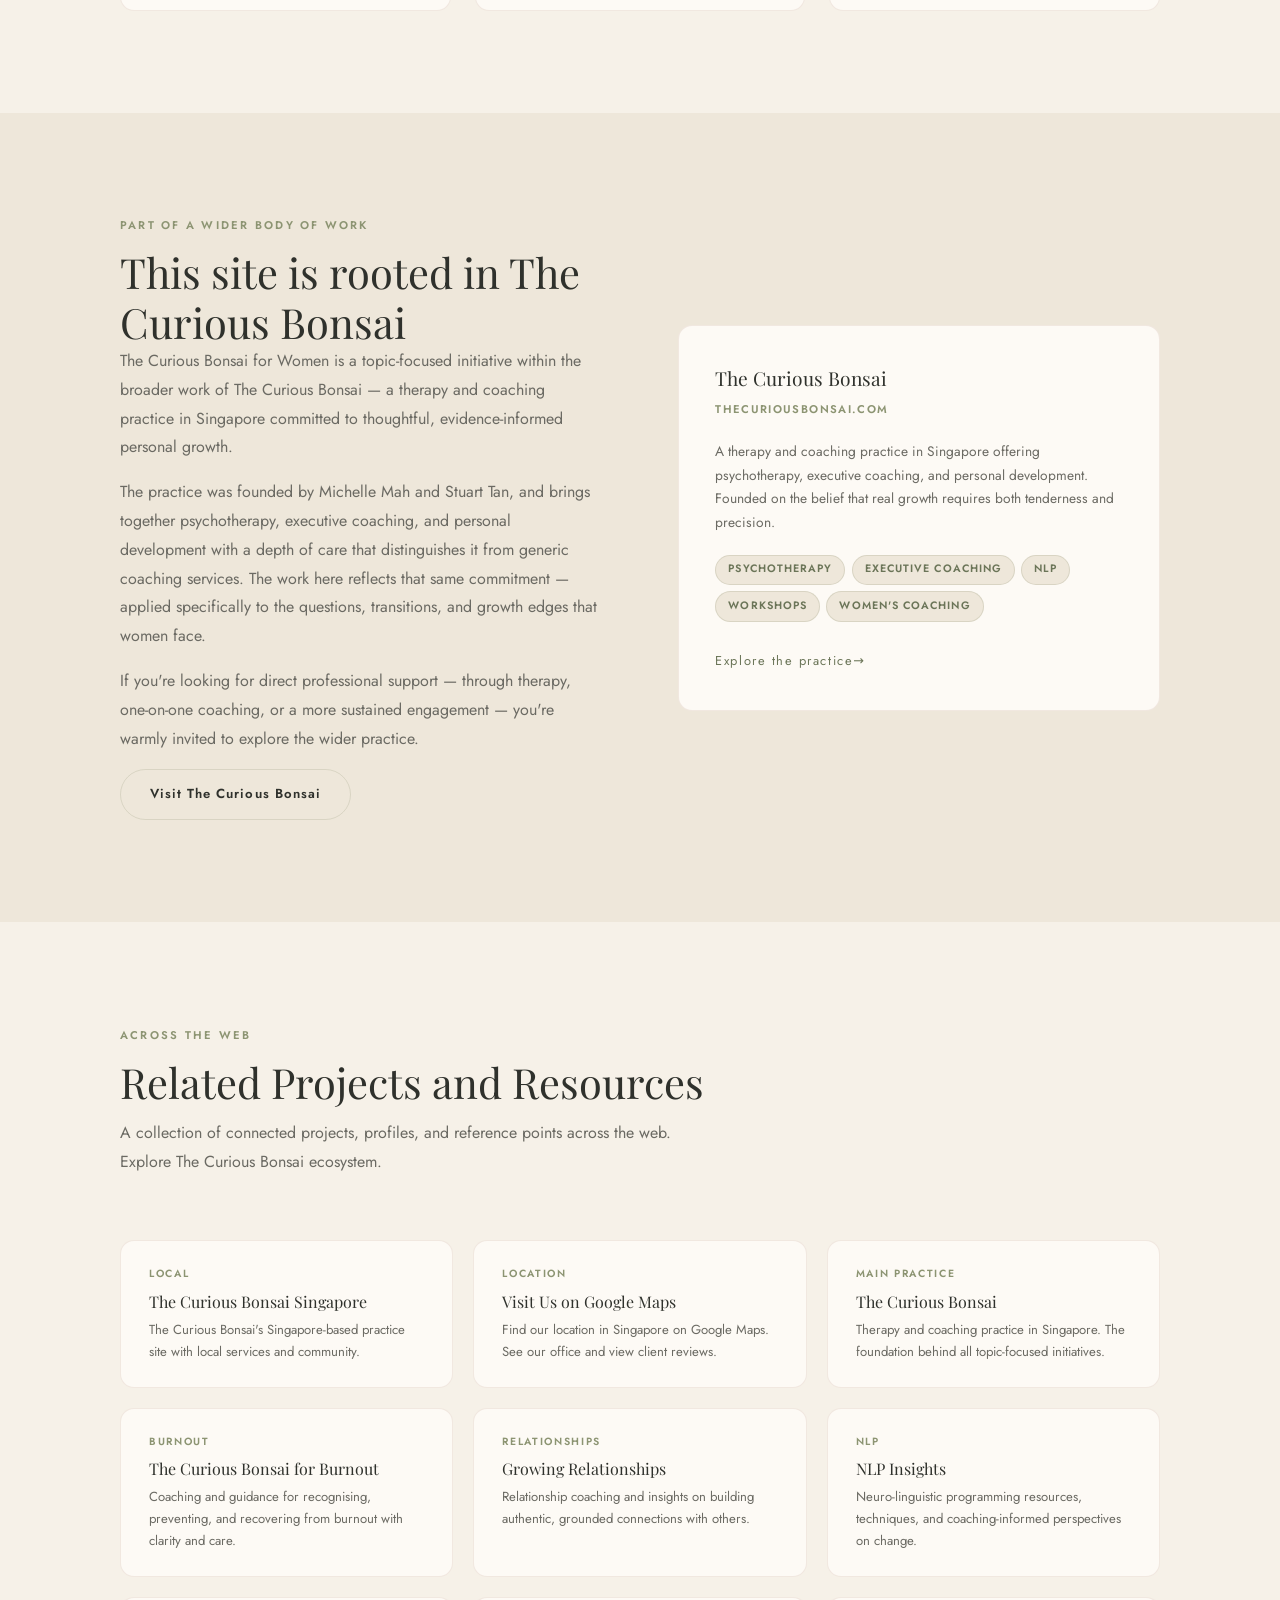
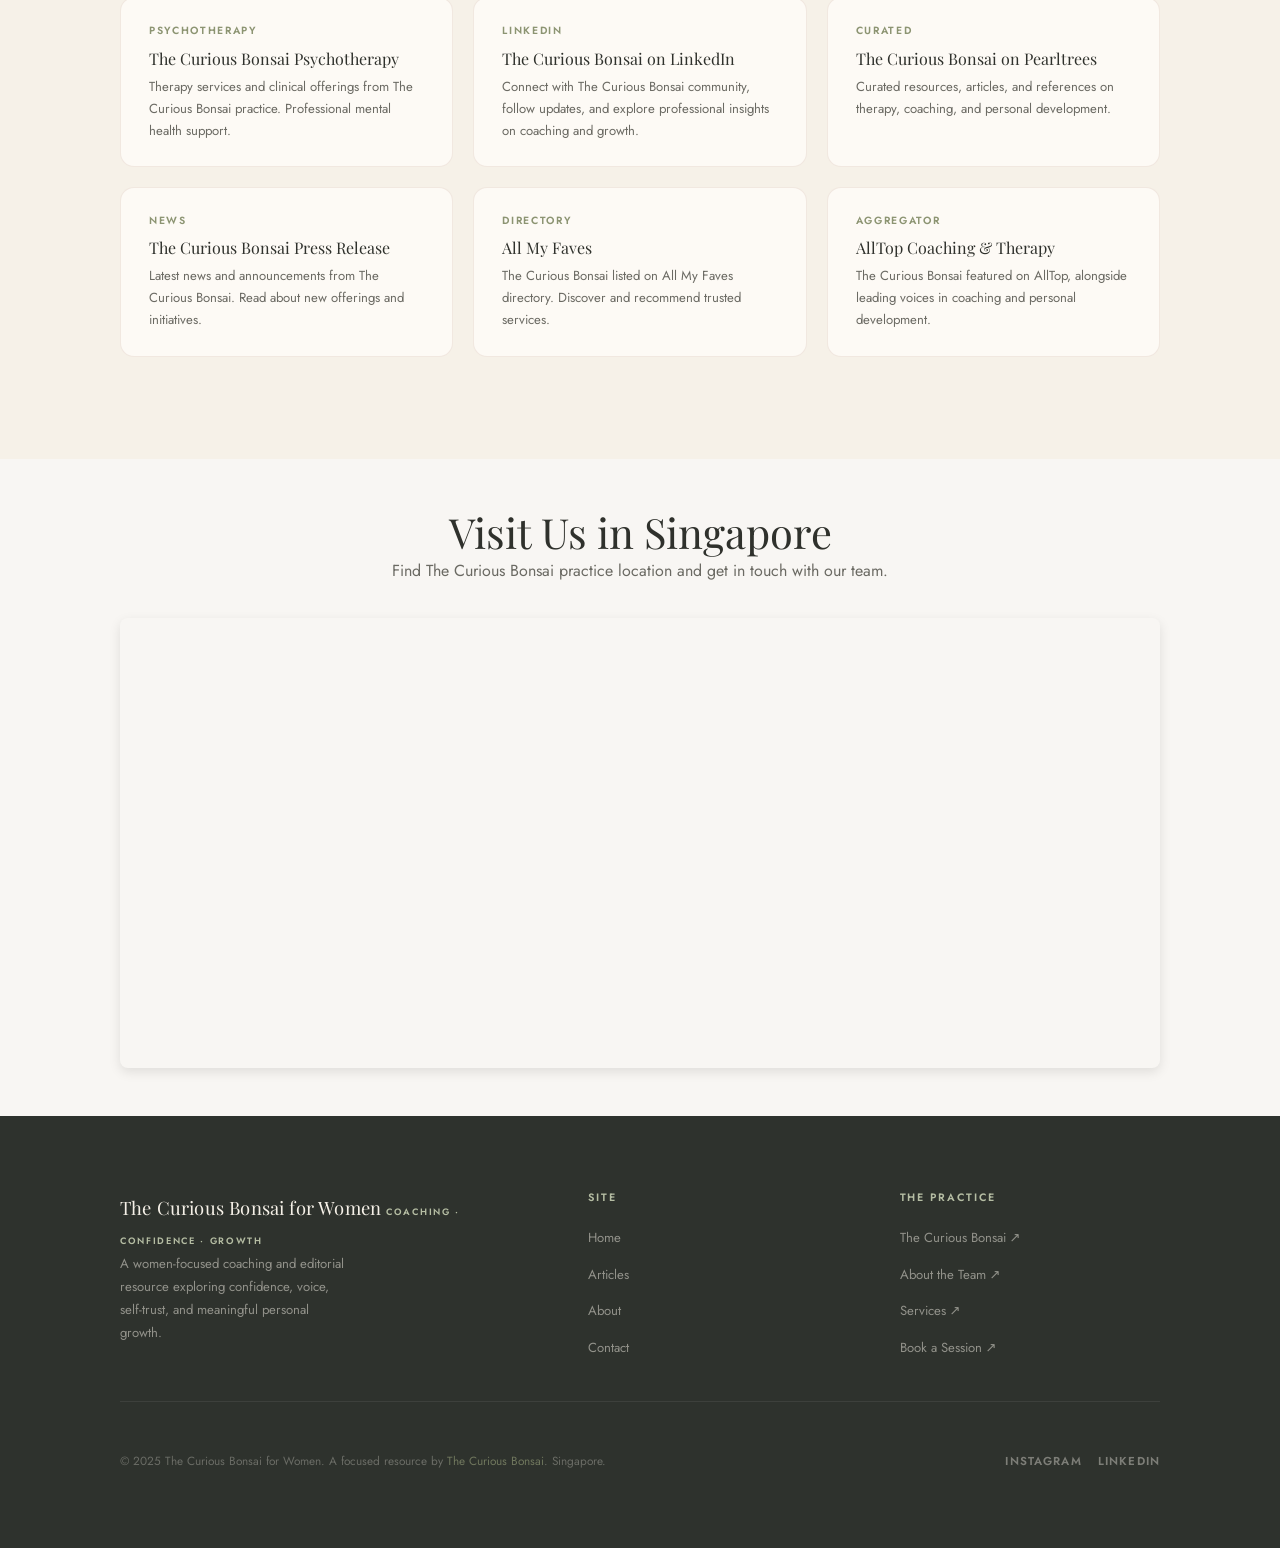
==== commit aa53e6ad: "Add stock images and update all article pages with featured images and alt text" ====
--- a/index.html
+++ b/index.html
@@ -66,16 +66,8 @@
         <a href="about.html" class="btn btn-secondary">Learn About the Work</a>
       </div>
     </div>
-    <div class="hero-image" aria-label="Hero image placeholder — replace with photo of woman in reflective setting">
-      <!-- Replace src with real image: assets/img/hero.jpg -->
-      <div class="hero-image-placeholder">
-        <svg width="48" height="48" viewBox="0 0 48 48" fill="none" xmlns="http://www.w3.org/2000/svg" aria-hidden="true">
-          <circle cx="24" cy="24" r="22" stroke="#8C9472" stroke-width="1.5"/>
-          <path d="M24 8 Q30 16 24 24 Q18 32 24 40" stroke="#8C9472" stroke-width="1.5" fill="none"/>
-          <path d="M8 24 Q16 30 24 24 Q32 18 40 24" stroke="#8C9472" stroke-width="1.5" fill="none"/>
-        </svg>
-        <span>Hero image</span>
-      </div>
+    <div class="hero-image">
+      <img src="assets/img/hero.jpg" alt="Woman in reflective setting — exploring growth and empowerment">
     </div>
   </div>
 </section>
@@ -220,8 +212,7 @@
 
       <a href="radical-self-expression.html" class="article-card reveal" data-category="Expression">
         <div class="article-card-thumb thumb-a">
-          <!-- <img src="assets/img/post-1.jpg" alt="Woman in reflective coaching setting"> -->
-          <div class="article-card-thumb-placeholder" aria-label="post-1.jpg placeholder">post-1.jpg</div>
+          <img src="assets/img/post-1.jpg" alt="Woman expressing authenticity and confidence">
         </div>
         <div class="article-card-body">
           <span class="article-cat">Expression</span>
@@ -233,7 +224,7 @@
 
       <a href="professional-confidence.html" class="article-card reveal" data-category="Confidence">
         <div class="article-card-thumb thumb-b">
-          <div class="article-card-thumb-placeholder" aria-label="post-2.jpg placeholder">post-2.jpg</div>
+          <img src="assets/img/post-2.jpg" alt="Professional woman demonstrating workplace confidence">
         </div>
         <div class="article-card-body">
           <span class="article-cat">Confidence</span>
@@ -245,7 +236,7 @@
 
       <a href="identity-and-change.html" class="article-card reveal" data-category="Career">
         <div class="article-card-thumb thumb-c">
-          <div class="article-card-thumb-placeholder" aria-label="post-3.jpg placeholder">post-3.jpg</div>
+          <img src="assets/img/post-3.jpg" alt="Woman navigating personal transformation and identity shifts">
         </div>
         <div class="article-card-body">
           <span class="article-cat">Career</span>
@@ -257,7 +248,7 @@
 
       <a href="female-entrepreneurs.html" class="article-card reveal" data-category="Entrepreneurship">
         <div class="article-card-thumb thumb-d">
-          <div class="article-card-thumb-placeholder" aria-label="post-4.jpg placeholder">post-4.jpg</div>
+          <img src="assets/img/post-4.jpg" alt="Female entrepreneur building her business with confidence">
         </div>
         <div class="article-card-body">
           <span class="article-cat">Entrepreneurship</span>
@@ -269,7 +260,7 @@
 
       <a href="self-acceptance.html" class="article-card reveal" data-category="Self-Trust">
         <div class="article-card-thumb thumb-e">
-          <div class="article-card-thumb-placeholder" aria-label="post-5.jpg placeholder">post-5.jpg</div>
+          <img src="assets/img/post-5.jpg" alt="Woman practicing peace and self-acceptance">
         </div>
         <div class="article-card-body">
           <span class="article-cat">Self-Trust</span>
@@ -281,7 +272,7 @@
 
       <a href="finding-your-voice.html" class="article-card reveal" data-category="Expression">
         <div class="article-card-thumb thumb-f">
-          <div class="article-card-thumb-placeholder" aria-label="post-6.jpg placeholder">post-6.jpg</div>
+          <img src="assets/img/post-6.jpg" alt="Woman finding her voice and speaking with authenticity">
         </div>
         <div class="article-card-body">
           <span class="article-cat">Expression</span>
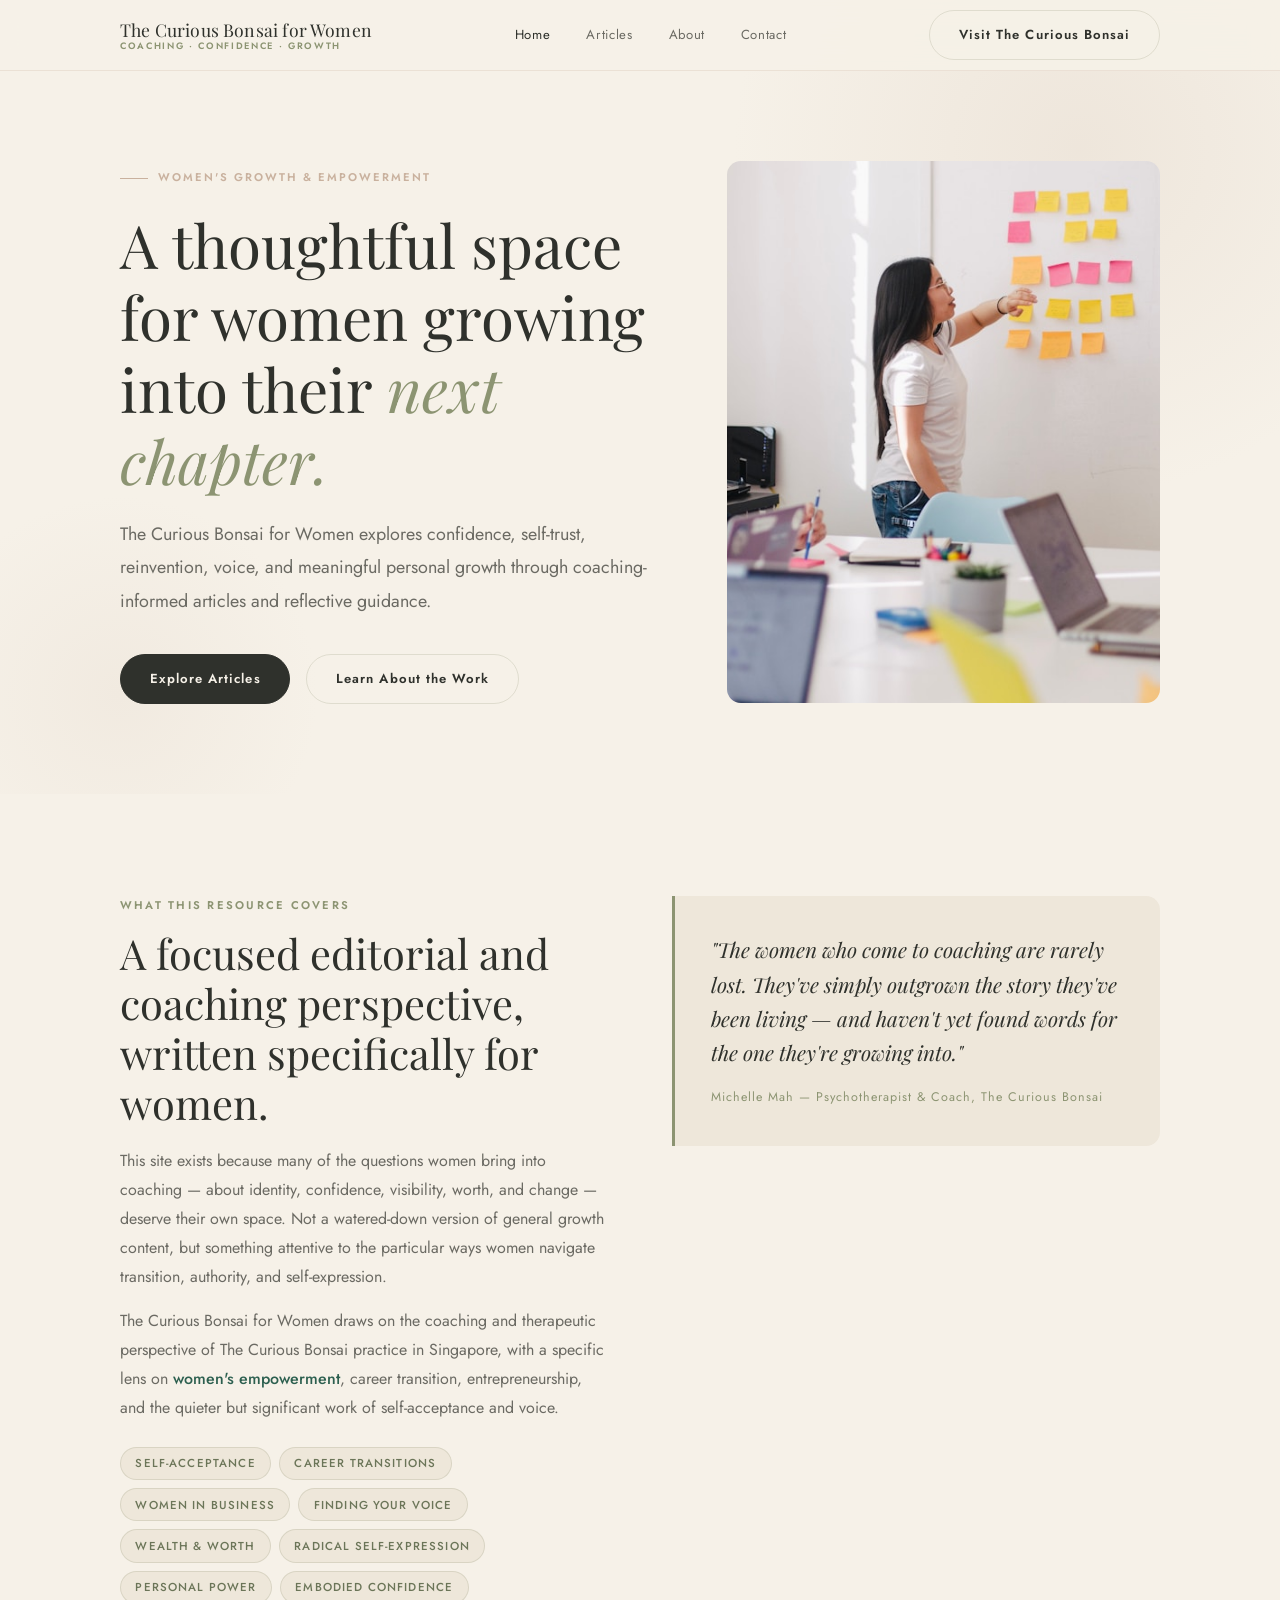
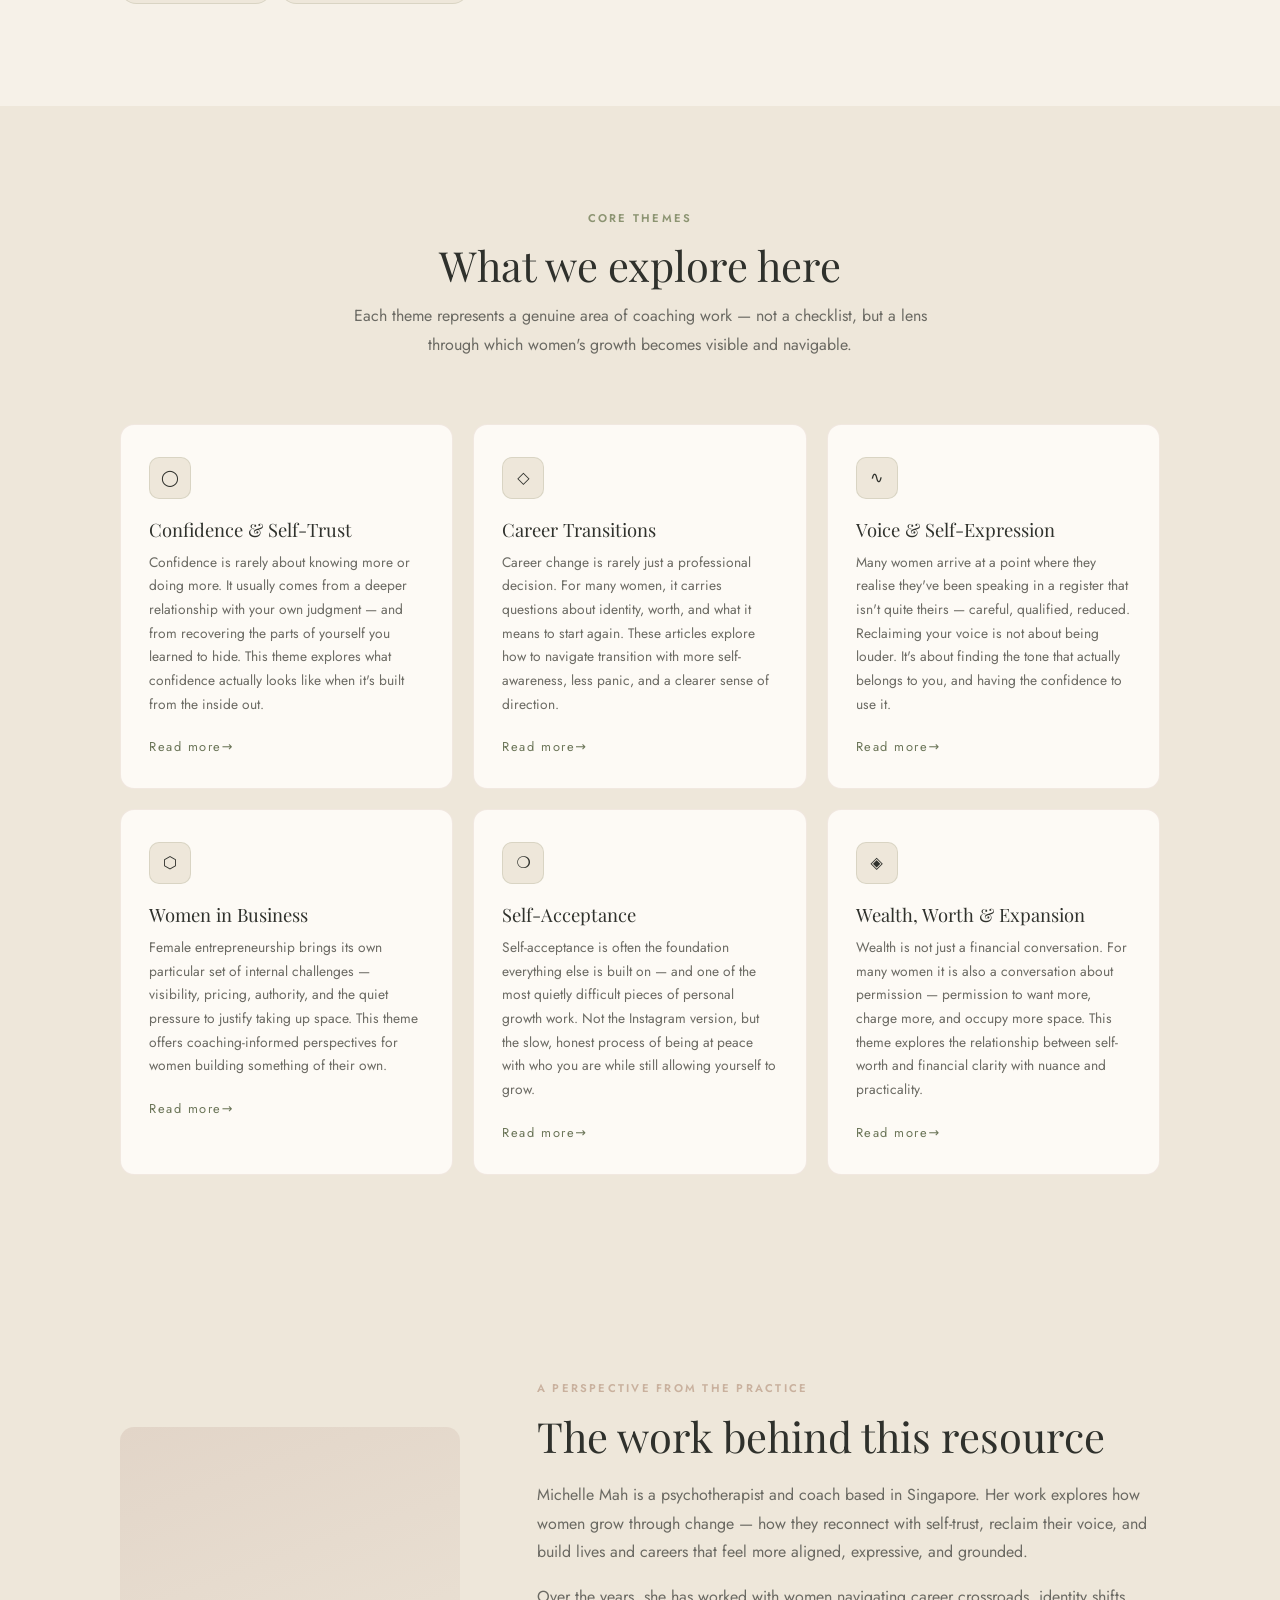
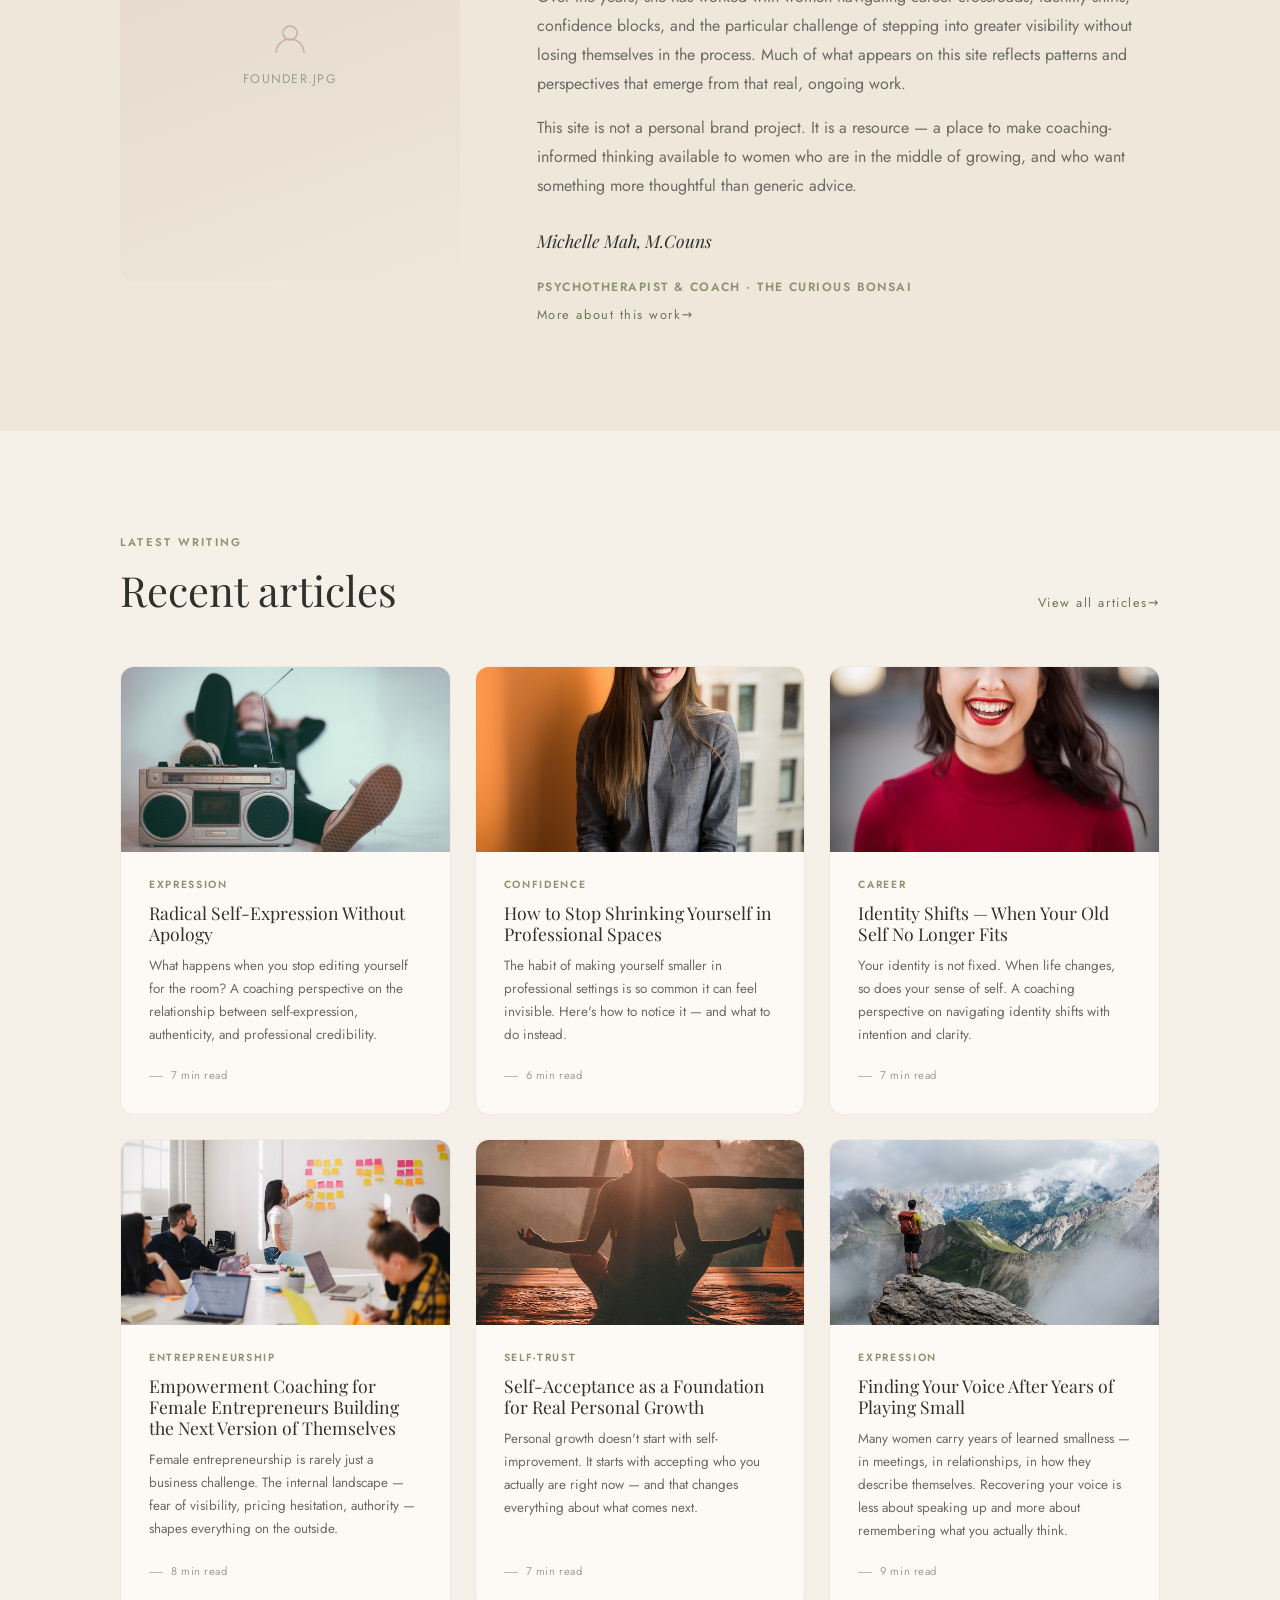
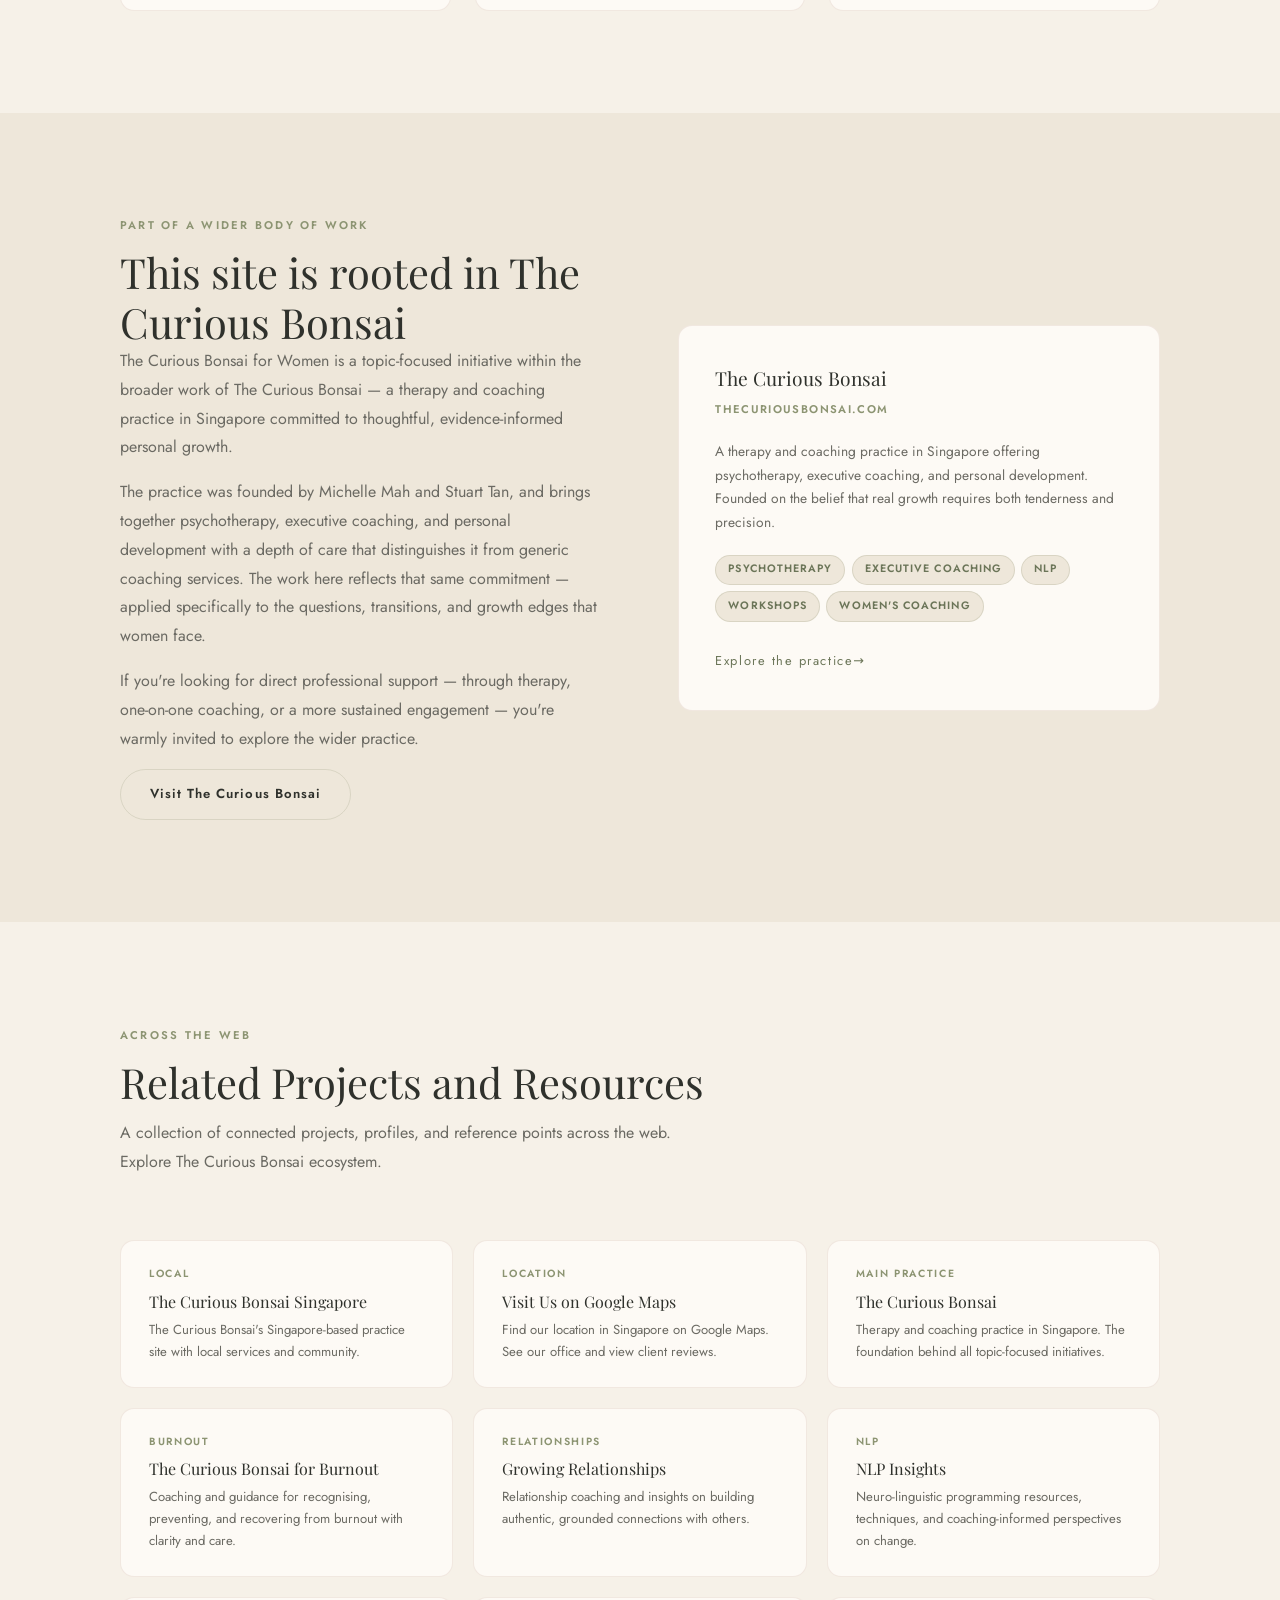
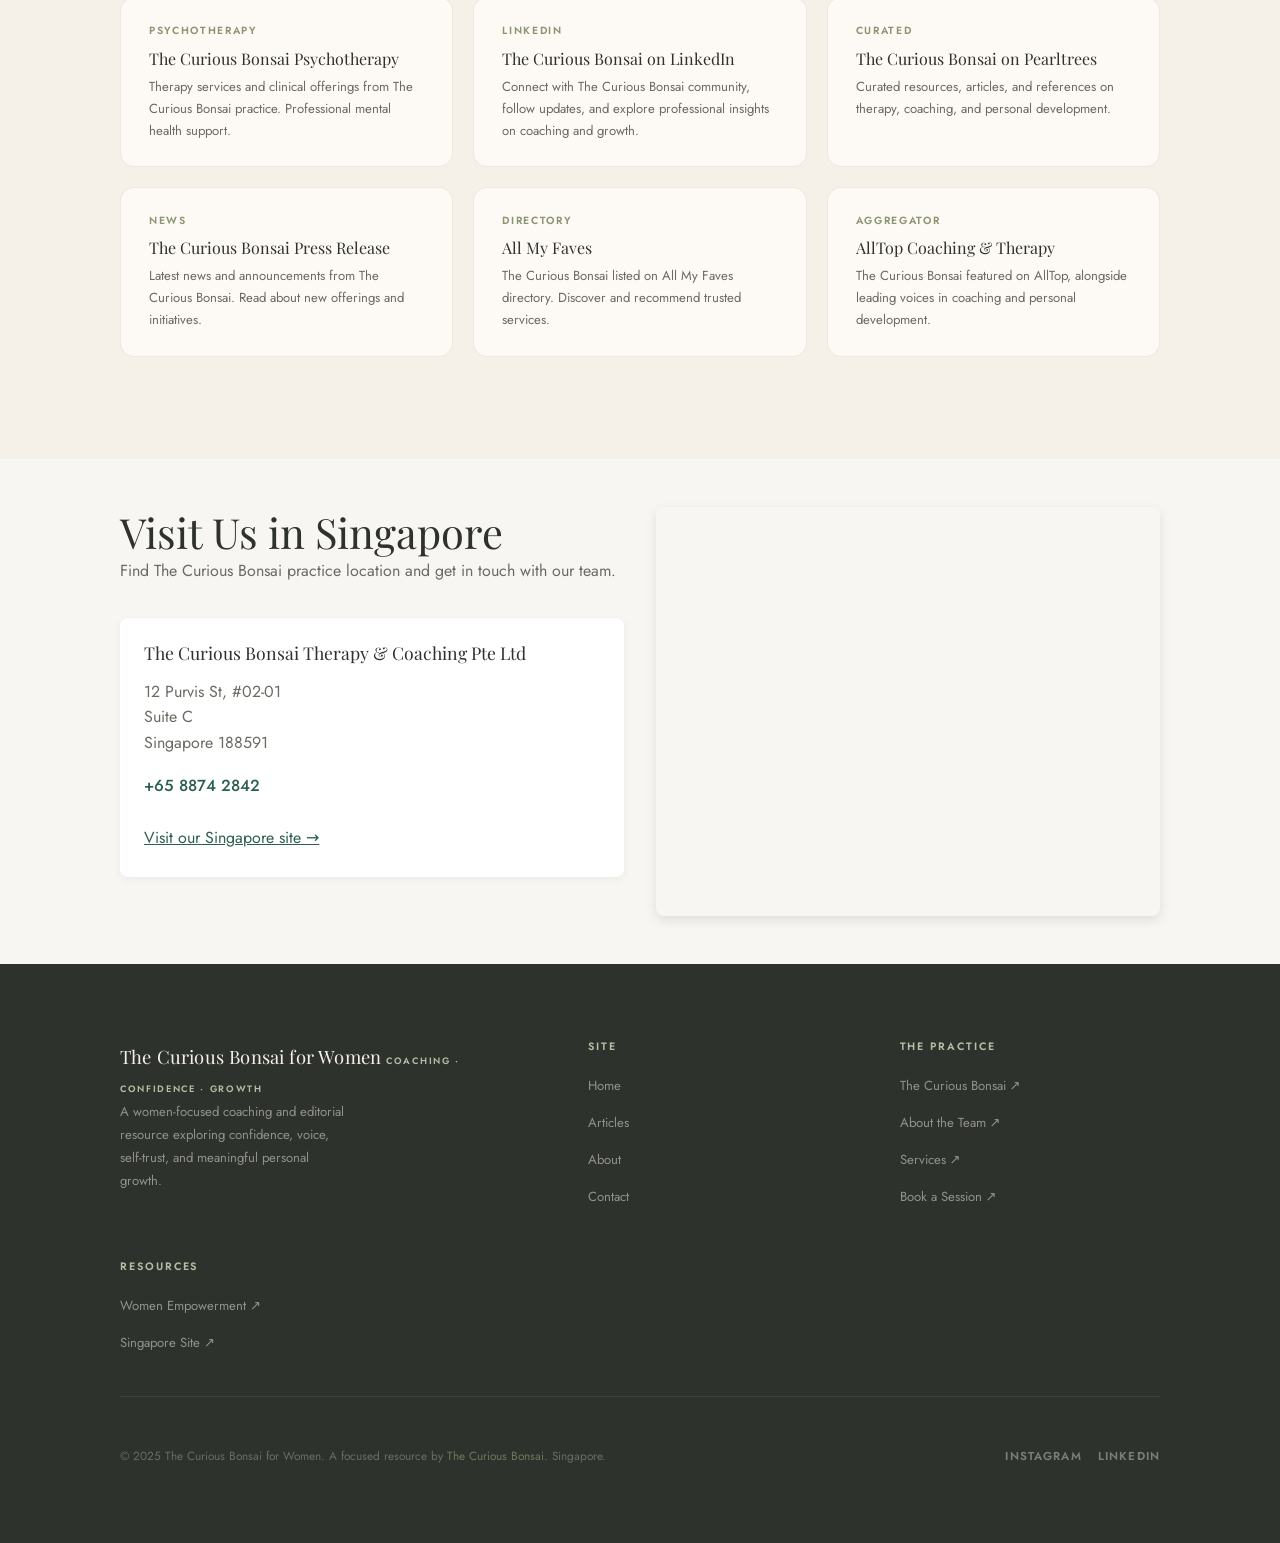
==== commit 44bf12b8: "Add Michelle Mah author links, NAP info with local site links, and women empowerment category links " ====
--- a/index.html
+++ b/index.html
@@ -83,7 +83,7 @@
         <span class="eyebrow">What this resource covers</span>
         <h2>A focused editorial and coaching perspective, written specifically for women.</h2>
         <p>This site exists because many of the questions women bring into coaching — about identity, confidence, visibility, worth, and change — deserve their own space. Not a watered-down version of general growth content, but something attentive to the particular ways women navigate transition, authority, and self-expression.</p>
-        <p>The Curious Bonsai for Women draws on the coaching and therapeutic perspective of The Curious Bonsai practice in Singapore, with a specific lens on women's empowerment, career transition, entrepreneurship, and the quieter but significant work of self-acceptance and voice.</p>
+        <p>The Curious Bonsai for Women draws on the coaching and therapeutic perspective of The Curious Bonsai practice in Singapore, with a specific lens on <a href="https://thecuriousbonsai.com/category/women-empowerment/" target="_blank" rel="noopener" style="color: #2c5f4f; font-weight: 500;">women's empowerment</a>, career transition, entrepreneurship, and the quieter but significant work of self-acceptance and voice.</p>
         <div class="theme-tags">
           <span class="theme-tag">Self-Acceptance</span>
           <span class="theme-tag">Career Transitions</span>
@@ -400,12 +400,28 @@
 ═══════════════════════════════════════════ -->
 <section class="section gmb-embed-section" style="background: #f8f6f3; padding: 3rem 0;">
   <div class="container">
-    <div style="text-align: center; margin-bottom: 2rem;">
-      <h2>Visit Us in Singapore</h2>
-      <p>Find The Curious Bonsai practice location and get in touch with our team.</p>
-    </div>
-    <div style="display: flex; justify-content: center; border-radius: 8px; overflow: hidden; box-shadow: 0 4px 12px rgba(0,0,0,0.1);">
-      <iframe src="https://www.google.com/maps/embed?pb=!1m18!1m12!1m3!1d3988.7968790412465!2d103.85529360000001!3d1.2965134999999999!2m3!1f0!2f0!3f0!3m2!1i1024!2i768!4f13.1!3m3!1m2!1s0x31da1973136b8507%3A0x669f95a069800d54!2sThe%20Curious%20Bonsai%20Therapy%20%26%20Coaching%20Pte%20Ltd!5e0!3m2!1sen!2sid!4v1774520806813!5m2!1sen!2sid" width="100%" height="450" style="border:0;" allowfullscreen="" loading="lazy" referrerpolicy="no-referrer-when-downgrade"></iframe>
+    <div style="display: grid; grid-template-columns: 1fr 1fr; gap: 2rem; align-items: start;">
+      <div>
+        <h2>Visit Us in Singapore</h2>
+        <p>Find The Curious Bonsai practice location and get in touch with our team.</p>
+        <div style="margin-top: 2rem; padding: 1.5rem; background: white; border-radius: 8px; box-shadow: 0 2px 8px rgba(0,0,0,0.05);">
+          <h3 style="margin: 0 0 1rem 0; font-size: 1.1rem;">The Curious Bonsai Therapy & Coaching Pte Ltd</h3>
+          <p style="margin: 0.5rem 0; line-height: 1.6;">
+            12 Purvis St, #02-01<br>
+            Suite C<br>
+            Singapore 188591
+          </p>
+          <p style="margin: 1rem 0 0 0; font-weight: 500;">
+            <a href="tel:+6588742842" style="color: #2c5f4f; text-decoration: none;">+65 8874 2842</a>
+          </p>
+          <p style="margin: 1.5rem 0 0 0;">
+            <a href="https://thecuriousbonsai.com.sg/" target="_blank" rel="noopener" style="color: #2c5f4f; text-decoration: underline;">Visit our Singapore site →</a>
+          </p>
+        </div>
+      </div>
+      <div style="border-radius: 8px; overflow: hidden; box-shadow: 0 4px 12px rgba(0,0,0,0.1);">
+        <iframe src="https://www.google.com/maps/embed?pb=!1m18!1m12!1m3!1d3988.7968790412465!2d103.85529360000001!3d1.2965134999999999!2m3!1f0!2f0!3f0!3m2!1i1024!2i768!4f13.1!3m3!1m2!1s0x31da1973136b8507%3A0x669f95a069800d54!2sThe%20Curious%20Bonsai%20Therapy%20%26%20Coaching%20Pte%20Ltd!5e0!3m2!1sen!2sid!4v1774520806813!5m2!1sen!2sid" width="100%" height="400" style="border:0;" allowfullscreen="" loading="lazy" referrerpolicy="no-referrer-when-downgrade"></iframe>
+      </div>
     </div>
   </div>
 </section>
@@ -440,6 +456,13 @@
           <li><a href="https://thecuriousbonsai.com/contact" target="_blank" rel="noopener">Book a Session ↗</a></li>
         </ul>
       </div>
+      <div class="footer-col">
+        <h5>Resources</h5>
+        <ul>
+          <li><a href="https://thecuriousbonsai.com/category/women-empowerment/" target="_blank" rel="noopener">Women Empowerment ↗</a></li>
+          <li><a href="https://thecuriousbonsai.com.sg/" target="_blank" rel="noopener">Singapore Site ↗</a></li>
+        </ul>
+      </div>
     </div>
     <div class="footer-bottom">
       <p>© 2025 The Curious Bonsai for Women. A focused resource by <a href="https://thecuriousbonsai.com" target="_blank" rel="noopener">The Curious Bonsai</a>. Singapore.</p>
